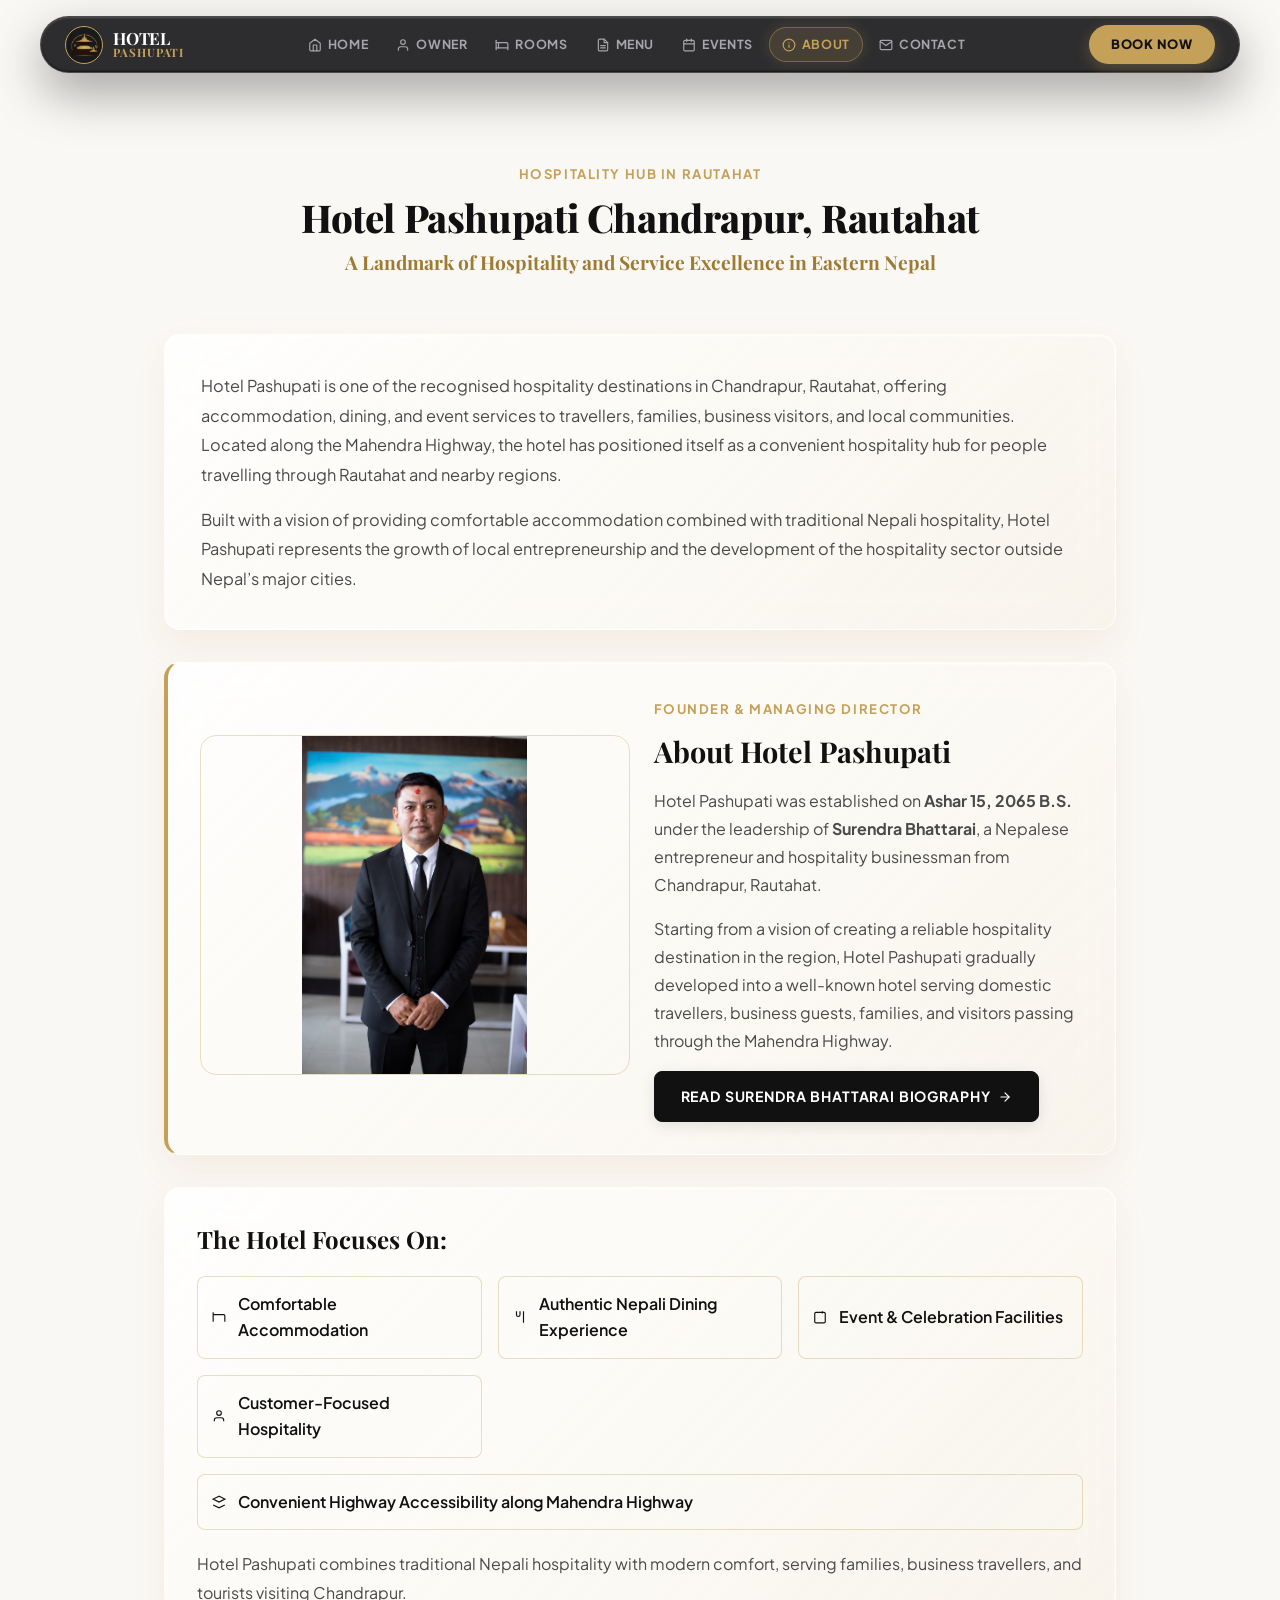
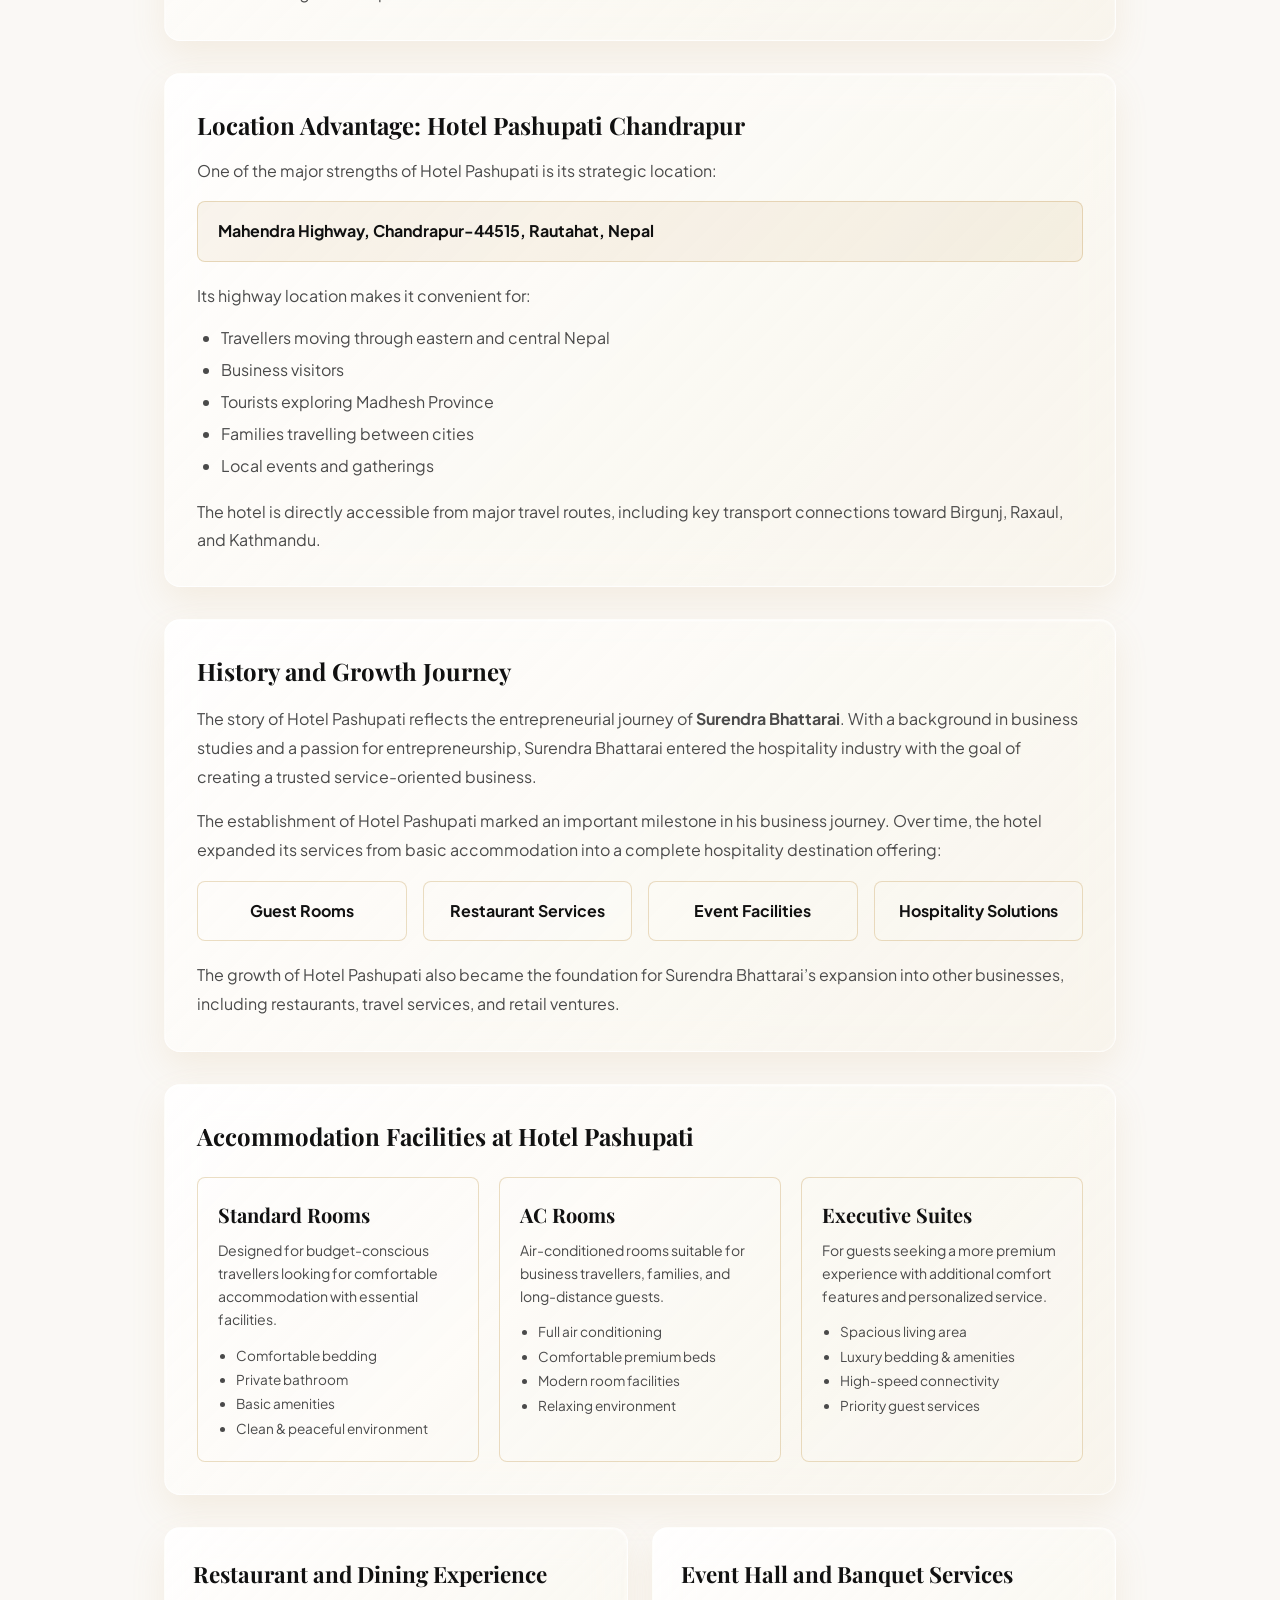
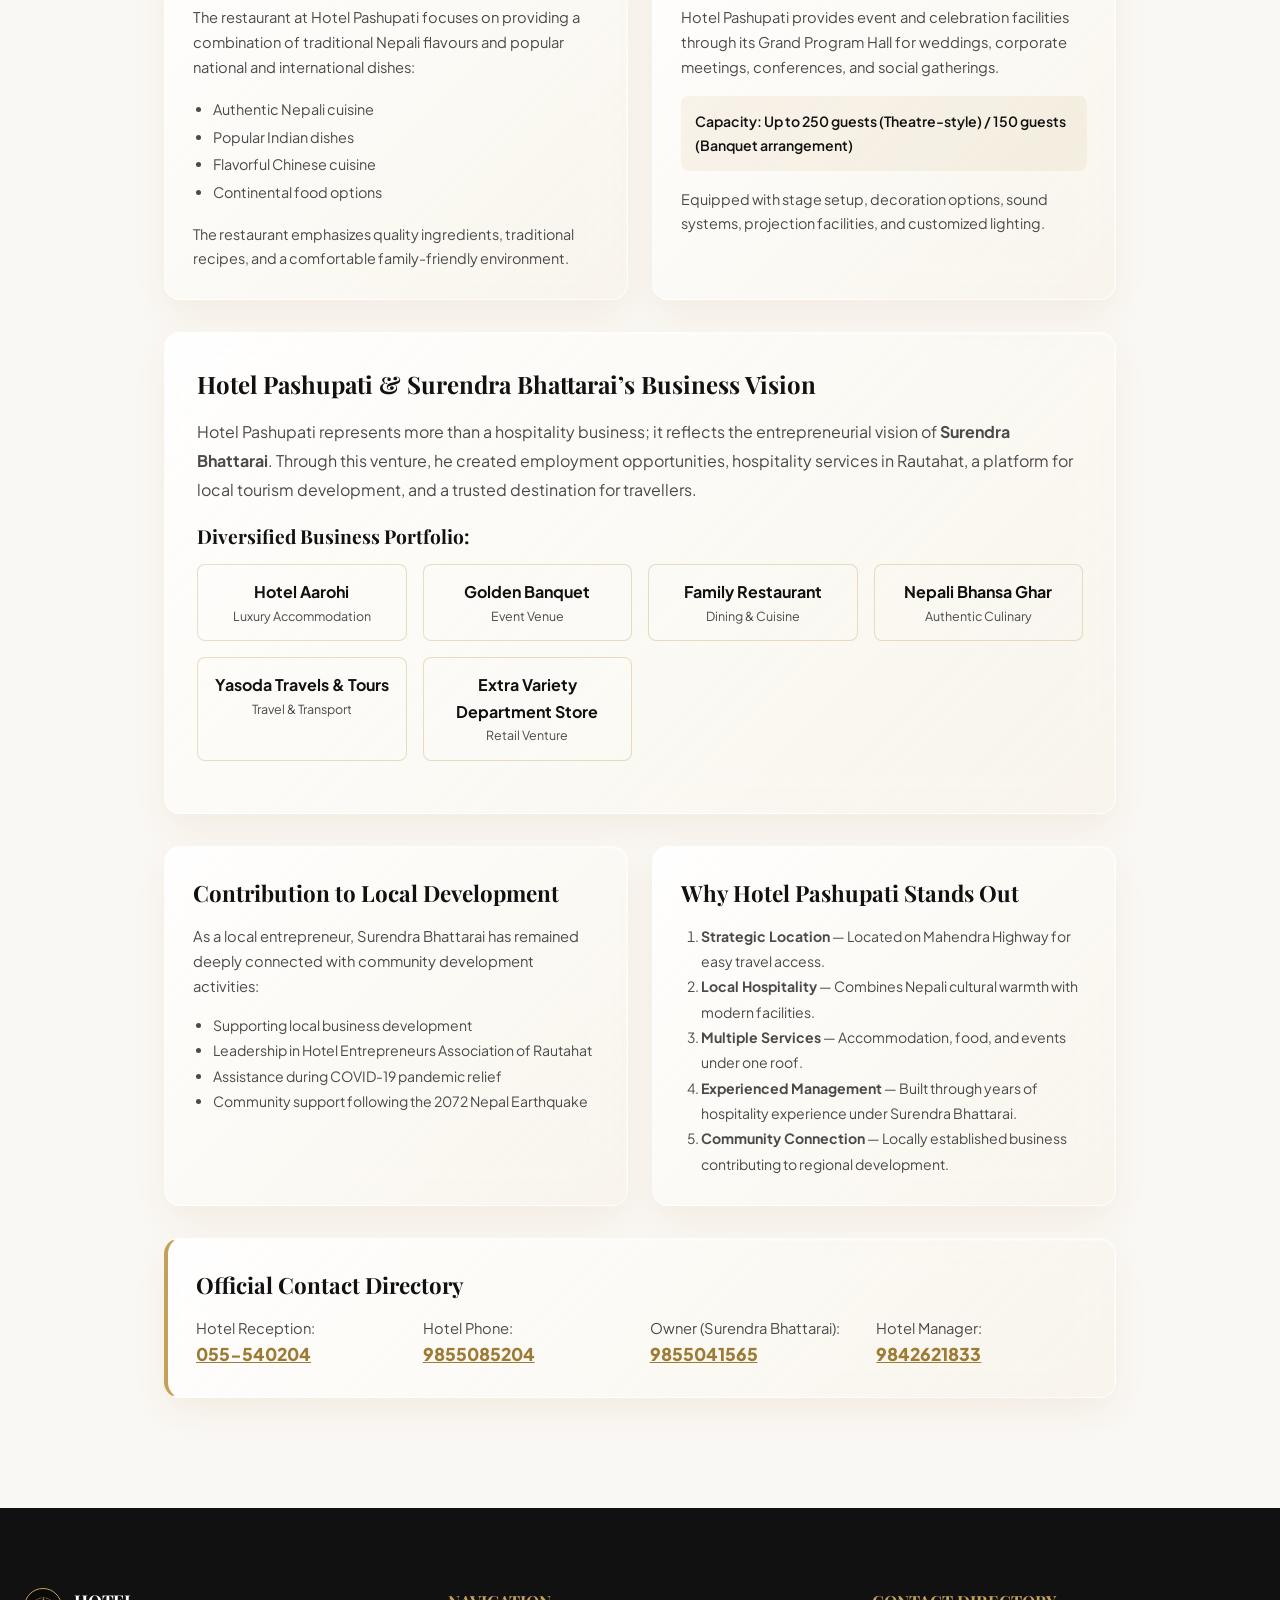
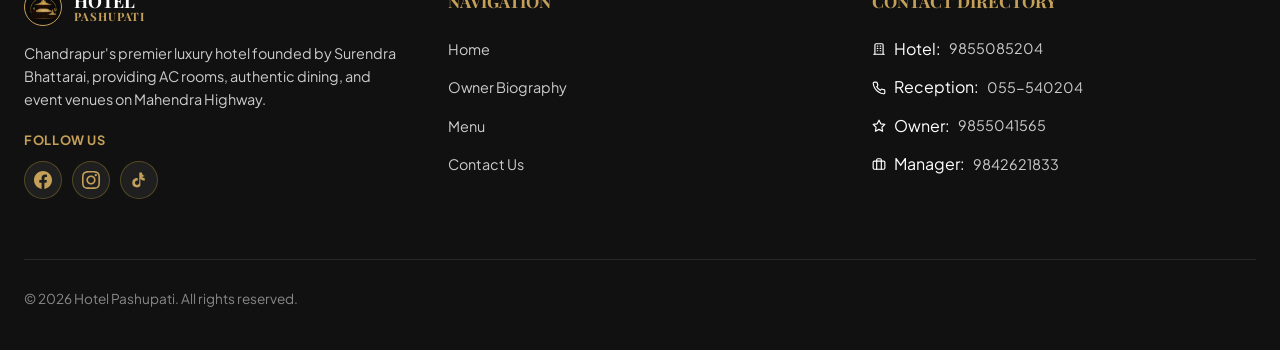
==== about.html @ f209a1b6 "Make website ultra-responsive and mobile-friendly across all pages with sticky action bar, backdrop " ====
<!doctype html>
<html lang="en" prefix="og: http://ogp.me/ns#">
<head>
  <meta charset="utf-8" />
  <meta name="viewport" content="width=device-width, initial-scale=1" />
  
  <title>Hotel Pashupati Chandrapur Rautahat | History, Services & Owner Surendra Bhattarai</title>
  <meta name="description" content="Hotel Pashupati combines luxury, comfort, and traditional Nepali hospitality to create unforgettable experiences for every guest visiting Rautahat." />
  <meta name="keywords" content="Hotel Pashupati Chandrapur, Hotel Pashupati Rautahat, Best hotel in Chandrapur Rautahat, Hotel in Rautahat Nepal, Surendra Bhattarai Hotel Owner, Surendra Bhattarai Businessman Nepal, Hospitality businessman Nepal, Best restaurant in Chandrapur, Event hall in Chandrapur" />
  <meta name="theme-color" content="#FFFFFF" />
  
  <link rel="canonical" href="https://hotelpashupati.com.np/about.html" />
  <meta property="og:title" content="Hotel Pashupati Chandrapur Rautahat | History, Services & Owner Surendra Bhattarai" />
  <meta property="og:description" content="Discover Hotel Pashupati Chandrapur, Rautahat — a leading hospitality destination offering comfortable rooms, restaurant services, and event facilities." />
  <meta property="og:image" content="https://hotelpashupati.com.np/Hotelpashupati.jpg" />
  <meta property="og:url" content="https://hotelpashupati.com.np/about.html" />
  <meta property="og:type" content="website" />
  
  <link rel="preconnect" href="https://fonts.googleapis.com" />
  <link rel="preconnect" href="https://fonts.gstatic.com" crossorigin />
  <link rel="stylesheet" href="https://fonts.googleapis.com/css2?family=Cormorant+Garamond:ital,wght@0,400;0,600;0,700;1,400;1,600&family=Outfit:wght@300;400;500;600;700;800&family=Playfair+Display:ital,wght@0,400..900;1,400..900&family=Plus+Jakarta+Sans:wght@300;400;500;600;700;800&display=swap" />
  <link rel="stylesheet" href="style.css" />
  
  <script src="script.js" defer></script>
  <!-- Site Favicon & Google Search Results Icon -->
  <link rel="icon" type="image/png" sizes="48x48" href="favicon-48x48.png" />
  <link rel="icon" type="image/png" sizes="96x96" href="favicon-96x96.png" />
  <link rel="icon" type="image/png" sizes="144x144" href="favicon-144x144.png" />
  <link rel="icon" type="image/png" sizes="192x192" href="favicon-192x192.png" />
  <link rel="icon" type="image/png" sizes="512x512" href="favicon-512x512.png" />
  <link rel="icon" type="image/png" sizes="32x32" href="favicon-32x32.png" />
  <link rel="icon" type="image/png" sizes="16x16" href="favicon-16x16.png" />
  <link rel="shortcut icon" href="favicon.ico" />
  <link rel="apple-touch-icon" sizes="180x180" href="apple-touch-icon.png" />
  <link rel="manifest" href="site.webmanifest" />

  <!-- Open Graph & Social Media Preview Cards (Facebook, Instagram, TikTok, WhatsApp) -->
  <meta property="og:image" content="https://hotelpashupati.com.np/logo.png" />
  <meta property="og:image:type" content="image/png" />
  <meta property="og:image:width" content="1024" />
  <meta property="og:image:height" content="1024" />
  <meta property="og:logo" content="https://hotelpashupati.com.np/logo.png" />
  <meta name="twitter:card" content="summary_large_image" />
  <meta name="twitter:image" content="https://hotelpashupati.com.np/logo.png" />

</head>
<body>

  <!-- Aesthetic Dark Liquid Glass Capsule Header -->
  <header>
    <div class="container">
      <div class="nav-glass-capsule">
        <nav>
          <a href="index.html" class="brand">
            <img src="Logo.png?v=3" alt="Hotel Pashupati Logo" class="brand-logo-img" style="width:38px; height:38px; max-width:38px; max-height:38px; object-fit:contain; border-radius:50%; border:1.5px solid #C5A059; background:rgba(0,0,0,0.4); padding:2px; flex-shrink:0;" onerror="this.onerror=null;this.src='logo_web.png';" />
            <div class="brand-name">Hotel <span>Pashupati</span></div>
          </a>

          <ul class="navlinks" id="primaryNav">
            <li>
              <a href="index.html">
                <svg class="nav-svg-icon" viewBox="0 0 24 24" fill="none" stroke="currentColor" stroke-width="2" stroke-linecap="round" stroke-linejoin="round"><path d="M3 9l9-7 9 7v11a2 2 0 0 1-2 2H5a2 2 0 0 1-2-2z"></path><polyline points="9 22 9 12 15 12 15 22"></polyline></svg>
                Home
              </a>
            </li>
            <li>
              <a href="owner.html">
                <svg class="nav-svg-icon" viewBox="0 0 24 24" fill="none" stroke="currentColor" stroke-width="2" stroke-linecap="round" stroke-linejoin="round"><path d="M20 21v-2a4 4 0 0 0-4-4H8a4 4 0 0 0-4 4v2"></path><circle cx="12" cy="7" r="4"></circle></svg>
                Owner
              </a>
            </li>
            <li>
              <a href="rooms.html">
                <svg class="nav-svg-icon" viewBox="0 0 24 24" fill="none" stroke="currentColor" stroke-width="2" stroke-linecap="round" stroke-linejoin="round"><path d="M2 4v16"></path><path d="M2 8h18a2 2 0 0 1 2 2v10"></path><path d="M2 17h20"></path><path d="M6 8v9"></path></svg>
                Rooms
              </a>
            </li>
            <li>
              <a href="menu.html">
                <svg class="nav-svg-icon" viewBox="0 0 24 24" fill="none" stroke="currentColor" stroke-width="2" stroke-linecap="round" stroke-linejoin="round"><path d="M14 2H6a2 2 0 0 0-2 2v16a2 2 0 0 0 2 2h12a2 2 0 0 0 2-2V8z"></path><polyline points="14 2 14 8 20 8"></polyline><line x1="16" y1="13" x2="8" y2="13"></line><line x1="16" y1="17" x2="8" y2="17"></line></svg>
                Menu
              </a>
            </li>
            <li>
              <a href="events.html">
                <svg class="nav-svg-icon" viewBox="0 0 24 24" fill="none" stroke="currentColor" stroke-width="2" stroke-linecap="round" stroke-linejoin="round"><rect x="3" y="4" width="18" height="18" rx="2" ry="2"></rect><line x1="16" y1="2" x2="16" y2="6"></line><line x1="8" y1="2" x2="8" y2="6"></line><line x1="3" y1="10" x2="21" y2="10"></line></svg>
                Events
              </a>
            </li>
            <li>
              <a href="about.html" class="active">
                <svg class="nav-svg-icon" viewBox="0 0 24 24" fill="none" stroke="currentColor" stroke-width="2" stroke-linecap="round" stroke-linejoin="round"><circle cx="12" cy="12" r="10"></circle><line x1="12" y1="16" x2="12" y2="12"></line><line x1="12" y1="8" x2="12.01" y2="8"></line></svg>
                About
              </a>
            </li>
            <li>
              <a href="contact.html">
                <svg class="nav-svg-icon" viewBox="0 0 24 24" fill="none" stroke="currentColor" stroke-width="2" stroke-linecap="round" stroke-linejoin="round"><path d="M4 4h16c1.1 0 2 .9 2 2v12c0 1.1-.9 2-2 2H4c-1.1 0-2-.9-2-2V6c0-1.1.9-2 2-2z"></path><polyline points="22,6 12,13 2,6"></polyline></svg>
                Contact
              </a>
            </li>
          </ul>

          <div class="header-actions">
            <a href="#booking" onclick="return handleBooking(event)" class="btn-nav-cta">Book Now</a>
            <button class="mobile-nav-toggle" id="menuToggle" aria-label="Toggle Navigation"><svg width="20" height="20" viewBox="0 0 24 24" fill="none" stroke="currentColor" stroke-width="2" stroke-linecap="round" stroke-linejoin="round"><line x1="3" y1="12" x2="21" y2="12"></line><line x1="3" y1="6" x2="21" y2="6"></line><line x1="3" y1="18" x2="21" y2="18"></line></svg></button>
          </div>
        </nav>
      </div>
    </div>
  </header>

  <!-- Hero Header Section -->
  <section class="section" style="padding-top:160px; background:var(--bg-secondary);">
    <div class="container" style="max-width:1000px;">
      <div class="section-header reveal">
        <span class="section-tag">Hospitality Hub in Rautahat</span>
        <h1 class="section-title" style="font-size:2.4rem;">Hotel Pashupati Chandrapur, Rautahat</h1>
        <p style="font-family:var(--font-heading); font-size:1.2rem; color:var(--color-gold-dark); font-weight:700; margin-top:8px;">A Landmark of Hospitality and Service Excellence in Eastern Nepal</p>
      </div>

      <!-- Main Overview Article -->
      <div class="liquid-glass reveal" style="padding:36px; margin-bottom:32px;">
        <p style="color:var(--text-secondary); line-height:1.8; font-size:1.02rem; margin-bottom:16px;">
          Hotel Pashupati is one of the recognised hospitality destinations in Chandrapur, Rautahat, offering accommodation, dining, and event services to travellers, families, business visitors, and local communities. Located along the Mahendra Highway, the hotel has positioned itself as a convenient hospitality hub for people travelling through Rautahat and nearby regions.
        </p>
        <p style="color:var(--text-secondary); line-height:1.8; font-size:1.02rem;">
          Built with a vision of providing comfortable accommodation combined with traditional Nepali hospitality, Hotel Pashupati represents the growth of local entrepreneurship and the development of the hospitality sector outside Nepal’s major cities.
        </p>
      </div>

      <!-- Founder Showcase Card -->
      <div class="liquid-glass reveal" style="padding:32px; margin-bottom:32px; border-left:4px solid var(--color-gold);">
        <div style="display:grid; grid-template-columns:repeat(auto-fit, minmax(260px, 1fr)); gap:24px; align-items:center;">
          <div style="text-align:center;">
            <img src="Surendra Bhattarai.png" alt="Surendra Bhattarai - Founder & Managing Director" style="width:100%; max-height:340px; object-fit:contain; border-radius:var(--radius-md); border:1px solid var(--border-gold);">
          </div>
          <div>
            <span class="section-tag" style="margin-bottom:8px; display:inline-block;">Founder & Managing Director</span>
            <h2 style="font-family:var(--font-heading); font-size:1.8rem; color:var(--color-black); margin-bottom:12px;">About Hotel Pashupati</h2>
            <p style="color:var(--text-secondary); line-height:1.75; margin-bottom:16px;">
              Hotel Pashupati was established on <strong>Ashar 15, 2065 B.S.</strong> under the leadership of <strong>Surendra Bhattarai</strong>, a Nepalese entrepreneur and hospitality businessman from Chandrapur, Rautahat.
            </p>
            <p style="color:var(--text-secondary); line-height:1.75; margin-bottom:16px;">
              Starting from a vision of creating a reliable hospitality destination in the region, Hotel Pashupati gradually developed into a well-known hotel serving domestic travellers, business guests, families, and visitors passing through the Mahendra Highway.
            </p>
            <a href="owner.html" class="btn btn-primary" style="display:inline-flex; align-items:center; gap:8px;">
              Read Surendra Bhattarai Biography
              <svg class="nav-svg-icon" viewBox="0 0 24 24" fill="none" stroke="currentColor" stroke-width="2" stroke-linecap="round" stroke-linejoin="round"><line x1="5" y1="12" x2="19" y2="12"></line><polyline points="12 5 19 12 12 19"></polyline></svg>
            </a>
          </div>
        </div>
      </div>

      <!-- Core Focus Points -->
      <div class="liquid-glass reveal" style="padding:32px; margin-bottom:32px;">
        <h3 style="font-family:var(--font-heading); font-size:1.5rem; color:var(--color-black); margin-bottom:16px;">The Hotel Focuses On:</h3>
        <ul style="list-style:none; padding:0; display:grid; grid-template-columns:repeat(auto-fit, minmax(240px, 1fr)); gap:16px;">
          <li style="display:flex; align-items:center; gap:12px; background:rgba(255,255,255,0.04); padding:14px; border-radius:8px; border:1px solid var(--border-gold);">
            <svg class="nav-svg-icon" viewBox="0 0 24 24" fill="none" stroke="currentColor" stroke-width="2"><path d="M2 4v16"></path><path d="M2 8h18a2 2 0 0 1 2 2v10"></path></svg>
            <span style="font-weight:600; color:var(--color-black);">Comfortable Accommodation</span>
          </li>
          <li style="display:flex; align-items:center; gap:12px; background:rgba(255,255,255,0.04); padding:14px; border-radius:8px; border:1px solid var(--border-gold);">
            <svg class="nav-svg-icon" viewBox="0 0 24 24" fill="none" stroke="currentColor" stroke-width="2"><path d="M18 2v20"></path><path d="M6 2v6a3 3 0 0 0 6 0V2"></path></svg>
            <span style="font-weight:600; color:var(--color-black);">Authentic Nepali Dining Experience</span>
          </li>
          <li style="display:flex; align-items:center; gap:12px; background:rgba(255,255,255,0.04); padding:14px; border-radius:8px; border:1px solid var(--border-gold);">
            <svg class="nav-svg-icon" viewBox="0 0 24 24" fill="none" stroke="currentColor" stroke-width="2"><rect x="3" y="4" width="18" height="18" rx="2"></rect><line x1="16" y1="2" x2="16" y2="6"></line></svg>
            <span style="font-weight:600; color:var(--color-black);">Event & Celebration Facilities</span>
          </li>
          <li style="display:flex; align-items:center; gap:12px; background:rgba(255,255,255,0.04); padding:14px; border-radius:8px; border:1px solid var(--border-gold);">
            <svg class="nav-svg-icon" viewBox="0 0 24 24" fill="none" stroke="currentColor" stroke-width="2"><path d="M20 21v-2a4 4 0 0 0-4-4H8a4 4 0 0 0-4 4v2"></path><circle cx="12" cy="7" r="4"></circle></svg>
            <span style="font-weight:600; color:var(--color-black);">Customer-Focused Hospitality</span>
          </li>
          <li style="display:flex; align-items:center; gap:12px; background:rgba(255,255,255,0.04); padding:14px; border-radius:8px; border:1px solid var(--border-gold); grid-column:1/-1;">
            <svg class="nav-svg-icon" viewBox="0 0 24 24" fill="none" stroke="currentColor" stroke-width="2"><path d="M12 2L2 7l10 5 10-5-10-5z"></path><path d="M2 17l10 5 10-5"></path></svg>
            <span style="font-weight:600; color:var(--color-black);">Convenient Highway Accessibility along Mahendra Highway</span>
          </li>
        </ul>
        <p style="color:var(--text-secondary); line-height:1.8; margin-top:20px;">
          Hotel Pashupati combines traditional Nepali hospitality with modern comfort, serving families, business travellers, and tourists visiting Chandrapur.
        </p>
      </div>

      <!-- Location Advantage -->
      <div class="liquid-glass reveal" style="padding:32px; margin-bottom:32px;">
        <h3 style="font-family:var(--font-heading); font-size:1.5rem; color:var(--color-black); margin-bottom:12px;">Location Advantage: Hotel Pashupati Chandrapur</h3>
        <p style="color:var(--text-secondary); line-height:1.75; margin-bottom:16px;">
          One of the major strengths of Hotel Pashupati is its strategic location:
        </p>
        <div style="background:rgba(197,160,89,0.1); border:1px solid var(--border-gold); padding:16px 20px; border-radius:8px; margin-bottom:20px; font-weight:700; color:var(--color-black);">
          Mahendra Highway, Chandrapur-44515, Rautahat, Nepal
        </div>
        <p style="color:var(--text-secondary); line-height:1.75; margin-bottom:12px;">Its highway location makes it convenient for:</p>
        <ul style="color:var(--text-secondary); line-height:2; padding-left:24px; margin-bottom:16px;">
          <li>Travellers moving through eastern and central Nepal</li>
          <li>Business visitors</li>
          <li>Tourists exploring Madhesh Province</li>
          <li>Families travelling between cities</li>
          <li>Local events and gatherings</li>
        </ul>
        <p style="color:var(--text-secondary); line-height:1.75;">
          The hotel is directly accessible from major travel routes, including key transport connections toward Birgunj, Raxaul, and Kathmandu.
        </p>
      </div>

      <!-- History and Growth Journey -->
      <div class="liquid-glass reveal" style="padding:32px; margin-bottom:32px;">
        <h3 style="font-family:var(--font-heading); font-size:1.5rem; color:var(--color-black); margin-bottom:14px;">History and Growth Journey</h3>
        <p style="color:var(--text-secondary); line-height:1.8; margin-bottom:16px;">
          The story of Hotel Pashupati reflects the entrepreneurial journey of <strong>Surendra Bhattarai</strong>. With a background in business studies and a passion for entrepreneurship, Surendra Bhattarai entered the hospitality industry with the goal of creating a trusted service-oriented business.
        </p>
        <p style="color:var(--text-secondary); line-height:1.8; margin-bottom:16px;">
          The establishment of Hotel Pashupati marked an important milestone in his business journey. Over time, the hotel expanded its services from basic accommodation into a complete hospitality destination offering:
        </p>
        <div style="display:grid; grid-template-columns:repeat(auto-fit, minmax(180px, 1fr)); gap:16px; margin-bottom:20px;">
          <div style="background:rgba(255,255,255,0.05); padding:16px; border-radius:8px; border:1px solid var(--border-gold); font-weight:700; text-align:center; color:var(--color-black);">Guest Rooms</div>
          <div style="background:rgba(255,255,255,0.05); padding:16px; border-radius:8px; border:1px solid var(--border-gold); font-weight:700; text-align:center; color:var(--color-black);">Restaurant Services</div>
          <div style="background:rgba(255,255,255,0.05); padding:16px; border-radius:8px; border:1px solid var(--border-gold); font-weight:700; text-align:center; color:var(--color-black);">Event Facilities</div>
          <div style="background:rgba(255,255,255,0.05); padding:16px; border-radius:8px; border:1px solid var(--border-gold); font-weight:700; text-align:center; color:var(--color-black);">Hospitality Solutions</div>
        </div>
        <p style="color:var(--text-secondary); line-height:1.8;">
          The growth of Hotel Pashupati also became the foundation for Surendra Bhattarai’s expansion into other businesses, including restaurants, travel services, and retail ventures.
        </p>
      </div>

      <!-- Accommodation Facilities -->
      <div class="liquid-glass reveal" style="padding:32px; margin-bottom:32px;">
        <h3 style="font-family:var(--font-heading); font-size:1.5rem; color:var(--color-black); margin-bottom:20px;">Accommodation Facilities at Hotel Pashupati</h3>
        
        <div style="display:grid; grid-template-columns:repeat(auto-fit, minmax(260px, 1fr)); gap:20px;">
          <div style="background:rgba(255,255,255,0.04); padding:20px; border-radius:8px; border:1px solid var(--border-gold);">
            <h4 style="font-family:var(--font-heading); font-size:1.25rem; color:var(--color-black); margin-bottom:8px;">Standard Rooms</h4>
            <p style="font-size:0.88rem; color:var(--text-secondary); margin-bottom:12px;">Designed for budget-conscious travellers looking for comfortable accommodation with essential facilities.</p>
            <ul style="font-size:0.85rem; color:var(--text-secondary); line-height:1.8; padding-left:18px;">
              <li>Comfortable bedding</li>
              <li>Private bathroom</li>
              <li>Basic amenities</li>
              <li>Clean & peaceful environment</li>
            </ul>
          </div>

          <div style="background:rgba(255,255,255,0.04); padding:20px; border-radius:8px; border:1px solid var(--border-gold);">
            <h4 style="font-family:var(--font-heading); font-size:1.25rem; color:var(--color-black); margin-bottom:8px;">AC Rooms</h4>
            <p style="font-size:0.88rem; color:var(--text-secondary); margin-bottom:12px;">Air-conditioned rooms suitable for business travellers, families, and long-distance guests.</p>
            <ul style="font-size:0.85rem; color:var(--text-secondary); line-height:1.8; padding-left:18px;">
              <li>Full air conditioning</li>
              <li>Comfortable premium beds</li>
              <li>Modern room facilities</li>
              <li>Relaxing environment</li>
            </ul>
          </div>

          <div style="background:rgba(255,255,255,0.04); padding:20px; border-radius:8px; border:1px solid var(--border-gold);">
            <h4 style="font-family:var(--font-heading); font-size:1.25rem; color:var(--color-black); margin-bottom:8px;">Executive Suites</h4>
            <p style="font-size:0.88rem; color:var(--text-secondary); margin-bottom:12px;">For guests seeking a more premium experience with additional comfort features and personalized service.</p>
            <ul style="font-size:0.85rem; color:var(--text-secondary); line-height:1.8; padding-left:18px;">
              <li>Spacious living area</li>
              <li>Luxury bedding & amenities</li>
              <li>High-speed connectivity</li>
              <li>Priority guest services</li>
            </ul>
          </div>
        </div>
      </div>

      <!-- Restaurant & Dining + Events -->
      <div style="display:grid; grid-template-columns:repeat(auto-fit, minmax(300px, 1fr)); gap:24px; margin-bottom:32px;">
        <div class="liquid-glass reveal" style="padding:28px;">
          <h3 style="font-family:var(--font-heading); font-size:1.4rem; color:var(--color-black); margin-bottom:12px;">Restaurant and Dining Experience</h3>
          <p style="color:var(--text-secondary); line-height:1.7; font-size:0.92rem; margin-bottom:16px;">
            The restaurant at Hotel Pashupati focuses on providing a combination of traditional Nepali flavours and popular national and international dishes:
          </p>
          <ul style="color:var(--text-secondary); font-size:0.9rem; line-height:1.9; padding-left:20px; margin-bottom:16px;">
            <li>Authentic Nepali cuisine</li>
            <li>Popular Indian dishes</li>
            <li>Flavorful Chinese cuisine</li>
            <li>Continental food options</li>
          </ul>
          <p style="color:var(--text-secondary); font-size:0.9rem; line-height:1.7;">
            The restaurant emphasizes quality ingredients, traditional recipes, and a comfortable family-friendly environment.
          </p>
        </div>

        <div class="liquid-glass reveal" style="padding:28px;">
          <h3 style="font-family:var(--font-heading); font-size:1.4rem; color:var(--color-black); margin-bottom:12px;">Event Hall and Banquet Services</h3>
          <p style="color:var(--text-secondary); line-height:1.7; font-size:0.92rem; margin-bottom:16px;">
            Hotel Pashupati provides event and celebration facilities through its Grand Program Hall for weddings, corporate meetings, conferences, and social gatherings.
          </p>
          <div style="background:rgba(197,160,89,0.1); padding:14px; border-radius:8px; font-size:0.88rem; color:var(--color-black); font-weight:600; margin-bottom:16px;">
            Capacity: Up to 250 guests (Theatre-style) / 150 guests (Banquet arrangement)
          </div>
          <p style="color:var(--text-secondary); font-size:0.9rem; line-height:1.7;">
            Equipped with stage setup, decoration options, sound systems, projection facilities, and customized lighting.
          </p>
        </div>
      </div>

      <!-- Business Vision & Enterprise Portfolio -->
      <div class="liquid-glass reveal" style="padding:32px; margin-bottom:32px;">
        <h3 style="font-family:var(--font-heading); font-size:1.5rem; color:var(--color-black); margin-bottom:14px;">Hotel Pashupati & Surendra Bhattarai’s Business Vision</h3>
        <p style="color:var(--text-secondary); line-height:1.8; margin-bottom:16px;">
          Hotel Pashupati represents more than a hospitality business; it reflects the entrepreneurial vision of <strong>Surendra Bhattarai</strong>. Through this venture, he created employment opportunities, hospitality services in Rautahat, a platform for local tourism development, and a trusted destination for travellers.
        </p>
        <h4 style="font-family:var(--font-heading); font-size:1.2rem; color:var(--color-black); margin-bottom:12px;">Diversified Business Portfolio:</h4>
        <div style="display:grid; grid-template-columns:repeat(auto-fit, minmax(200px, 1fr)); gap:16px; margin-bottom:20px;">
          <div style="background:rgba(255,255,255,0.05); border:1px solid var(--border-gold); padding:14px; border-radius:8px; text-align:center;">
            <div style="font-weight:700; color:var(--color-black);">Hotel Aarohi</div>
            <div style="font-size:0.78rem; color:var(--text-secondary);">Luxury Accommodation</div>
          </div>
          <div style="background:rgba(255,255,255,0.05); border:1px solid var(--border-gold); padding:14px; border-radius:8px; text-align:center;">
            <div style="font-weight:700; color:var(--color-black);">Golden Banquet</div>
            <div style="font-size:0.78rem; color:var(--text-secondary);">Event Venue</div>
          </div>
          <div style="background:rgba(255,255,255,0.05); border:1px solid var(--border-gold); padding:14px; border-radius:8px; text-align:center;">
            <div style="font-weight:700; color:var(--color-black);">Family Restaurant</div>
            <div style="font-size:0.78rem; color:var(--text-secondary);">Dining & Cuisine</div>
          </div>
          <div style="background:rgba(255,255,255,0.05); border:1px solid var(--border-gold); padding:14px; border-radius:8px; text-align:center;">
            <div style="font-weight:700; color:var(--color-black);">Nepali Bhansa Ghar</div>
            <div style="font-size:0.78rem; color:var(--text-secondary);">Authentic Culinary</div>
          </div>
          <div style="background:rgba(255,255,255,0.05); border:1px solid var(--border-gold); padding:14px; border-radius:8px; text-align:center;">
            <div style="font-weight:700; color:var(--color-black);">Yasoda Travels & Tours</div>
            <div style="font-size:0.78rem; color:var(--text-secondary);">Travel & Transport</div>
          </div>
          <div style="background:rgba(255,255,255,0.05); border:1px solid var(--border-gold); padding:14px; border-radius:8px; text-align:center;">
            <div style="font-weight:700; color:var(--color-black);">Extra Variety Department Store</div>
            <div style="font-size:0.78rem; color:var(--text-secondary);">Retail Venture</div>
          </div>
        </div>
      </div>

      <!-- Contribution to Local Development & 5 Reasons Why We Stand Out -->
      <div style="display:grid; grid-template-columns:repeat(auto-fit, minmax(300px, 1fr)); gap:24px; margin-bottom:32px;">
        <div class="liquid-glass reveal" style="padding:28px;">
          <h3 style="font-family:var(--font-heading); font-size:1.4rem; color:var(--color-black); margin-bottom:12px;">Contribution to Local Development</h3>
          <p style="color:var(--text-secondary); line-height:1.7; font-size:0.92rem; margin-bottom:14px;">
            As a local entrepreneur, Surendra Bhattarai has remained deeply connected with community development activities:
          </p>
          <ul style="color:var(--text-secondary); font-size:0.88rem; line-height:1.8; padding-left:20px;">
            <li>Supporting local business development</li>
            <li>Leadership in Hotel Entrepreneurs Association of Rautahat</li>
            <li>Assistance during COVID-19 pandemic relief</li>
            <li>Community support following the 2072 Nepal Earthquake</li>
          </ul>
        </div>

        <div class="liquid-glass reveal" style="padding:28px;">
          <h3 style="font-family:var(--font-heading); font-size:1.4rem; color:var(--color-black); margin-bottom:12px;">Why Hotel Pashupati Stands Out</h3>
          <ol style="color:var(--text-secondary); font-size:0.88rem; line-height:1.8; padding-left:20px;">
            <li><strong>Strategic Location</strong> — Located on Mahendra Highway for easy travel access.</li>
            <li><strong>Local Hospitality</strong> — Combines Nepali cultural warmth with modern facilities.</li>
            <li><strong>Multiple Services</strong> — Accommodation, food, and events under one roof.</li>
            <li><strong>Experienced Management</strong> — Built through years of hospitality experience under Surendra Bhattarai.</li>
            <li><strong>Community Connection</strong> — Locally established business contributing to regional development.</li>
          </ol>
        </div>
      </div>

      <!-- Direct Contact Directory Card -->
      <div class="liquid-glass reveal" style="padding:28px; border-left:4px solid var(--color-gold);">
        <h3 style="font-family:var(--font-heading); font-size:1.4rem; color:var(--color-black); margin-bottom:12px;">Official Contact Directory</h3>
        <div style="display:grid; grid-template-columns:repeat(auto-fit, minmax(200px, 1fr)); gap:16px; font-size:0.92rem;">
          <div>
            <span style="color:var(--text-secondary);">Hotel Reception:</span><br>
            <a href="tel:055540204" style="color:var(--color-gold-dark); font-weight:800; font-size:1.1rem;">055-540204</a>
          </div>
          <div>
            <span style="color:var(--text-secondary);">Hotel Phone:</span><br>
            <a href="tel:+9779855085204" style="color:var(--color-gold-dark); font-weight:800; font-size:1.1rem;">9855085204</a>
          </div>
          <div>
            <span style="color:var(--text-secondary);">Owner (Surendra Bhattarai):</span><br>
            <a href="tel:+9779855041565" style="color:var(--color-gold-dark); font-weight:800; font-size:1.1rem;">9855041565</a>
          </div>
          <div>
            <span style="color:var(--text-secondary);">Hotel Manager:</span><br>
            <a href="tel:+9779842621833" style="color:var(--color-gold-dark); font-weight:800; font-size:1.1rem;">9842621833</a>
          </div>
        </div>
      </div>

    </div>
  </section>

  <!-- Footer -->
  <footer>
    <div class="container">
      <div class="footer-grid">
        <div class="footer-col">
          <div style="display:flex; align-items:center; gap:12px; margin-bottom:16px;">
            <img src="Logo.png?v=3" alt="Hotel Pashupati Logo" class="brand-logo-img" style="width:38px; height:38px; max-width:38px; max-height:38px; object-fit:contain; border-radius:50%; border:1.5px solid #C5A059; background:rgba(0,0,0,0.4); padding:2px; flex-shrink:0;" onerror="this.onerror=null;this.src='logo_web.png';" />
            <div class="brand-name" style="color:#fff; font-size:1.1rem;">Hotel <span style="color:var(--color-gold);">Pashupati</span></div>
          </div>
          <p style="color:#CCCCCC; font-size:0.9rem; line-height:1.6;">
            Chandrapur's premier luxury hotel founded by Surendra Bhattarai, providing AC rooms, authentic dining, and event venues on Mahendra Highway.
          </p>
          <div style="margin-top:18px;">
            <div style="font-size:0.8rem; font-weight:700; text-transform:uppercase; letter-spacing:0.05em; color:var(--color-gold); margin-bottom:10px;">Follow Us</div>
            <div class="footer-social-links" style="display:flex; gap:10px;">
              <a href="https://facebook.com" target="_blank" rel="noopener noreferrer" class="social-icon-btn" aria-label="Facebook">
                <svg viewBox="0 0 24 24" fill="currentColor"><path d="M24 12.073c0-6.627-5.373-12-12-12s-12 5.373-12 12c0 5.99 4.388 10.954 10.125 11.854v-8.385H7.078v-3.47h3.047V9.43c0-3.007 1.792-4.669 4.533-4.669 1.312 0 2.686.235 2.686.235v2.953H15.83c-1.491 0-1.956.925-1.956 1.874v2.25h3.328l-.532 3.47h-2.796v8.385C19.612 23.027 24 18.062 24 12.073z"/></svg>
              </a>
              <a href="https://instagram.com" target="_blank" rel="noopener noreferrer" class="social-icon-btn" aria-label="Instagram">
                <svg viewBox="0 0 24 24" fill="currentColor"><path d="M12 2.163c3.204 0 3.584.012 4.85.07 3.252.148 4.771 1.691 4.919 4.919.058 1.265.069 1.645.069 4.849 0 3.205-.012 3.584-.069 4.849-.149 3.225-1.664 4.771-4.919 4.919-1.266.058-1.644.07-4.85.07-3.204 0-3.584-.012-4.849-.07-3.26-.149-4.771-1.699-4.919-4.92-.058-1.265-.07-1.644-.07-4.849 0-3.204.013-3.583.07-4.849.149-3.227 1.664-4.771 4.919-4.919 1.266-.057 1.645-.069 4.849-.069zm0-2.163c-3.259 0-3.667.014-4.947.072-4.358.2-6.78 2.618-6.98 6.98-.059 1.281-.073 1.689-.073 4.948 0 3.259.014 3.668.072 4.948.2 4.358 2.618 6.78 6.98 6.98 1.281.058 1.689.072 4.948.072 3.259 0 3.668-.014 4.948-.072 4.354-.2 6.782-2.618 6.979-6.98.059-1.28.073-1.689.073-4.948 0-3.259-.014-3.667-.072-4.947-.196-4.354-2.617-6.78-6.979-6.98-1.281-.059-1.69-.073-4.949-.073zm0 5.838c-3.403 0-6.162 2.759-6.162 6.162s2.759 6.163 6.162 6.163 6.162-2.759 6.162-6.163c0-3.403-2.759-6.162-6.162-6.162zm0 10.162c-2.209 0-4-1.79-4-4 0-2.209 1.791-4 4-4s4 1.791 4 4c0 2.21-1.791 4-4 4zm6.406-11.845c-.796 0-1.441.645-1.441 1.44s.645 1.44 1.441 1.44c.795 0 1.439-.645 1.439-1.44s-.644-1.44-1.439-1.44z"/></svg>
              </a>
              <a href="https://tiktok.com" target="_blank" rel="noopener noreferrer" class="social-icon-btn" aria-label="TikTok">
                <svg viewBox="0 0 24 24" fill="currentColor"><path d="M19.59 6.69a4.83 4.83 0 0 1-3.77-4.25V2h-3.45v13.67a2.89 2.89 0 0 1-5.2 1.74 2.89 2.89 0 0 1 2.31-4.64c.29 0 .56.04.82.1v-3.5a6.34 6.34 0 0 0-1-.08A6.34 6.34 0 0 0 3 15.58a6.34 6.34 0 0 0 10.82 4.46V10.7a8.27 8.27 0 0 0 5.77 2.26v-3.55a4.84 4.84 0 0 1-3.77-1.42z"/></svg>
              </a>
            </div>
          </div>
        </div>
        <div class="footer-col">
          <h4>Navigation</h4>
          <ul class="footer-links">
            <li><a href="index.html">Home</a></li>
            <li><a href="owner.html">Owner Biography</a></li>
            <li><a href="menu.html">Menu</a></li>
            <li><a href="contact.html">Contact Us</a></li>
          </ul>
        </div>
        <div class="footer-col">
          <h4>Contact Directory</h4>
          <ul class="footer-links">
            <li style="display:flex; align-items:center; gap:8px;">
              <svg class="nav-svg-icon" viewBox="0 0 24 24" fill="none" stroke="currentColor" stroke-width="2" stroke-linecap="round" stroke-linejoin="round"><path d="M3 21h18"></path><path d="M5 21V5a2 2 0 0 1 2-2h10a2 2 0 0 1 2 2v16"></path><path d="M9 7h1"></path><path d="M9 11h1"></path><path d="M9 15h1"></path><path d="M14 7h1"></path><path d="M14 11h1"></path><path d="M14 15h1"></path></svg>
              Hotel: <a href="tel:+9779855085204">9855085204</a>
            </li>
            <li style="display:flex; align-items:center; gap:8px;">
              <svg class="nav-svg-icon" viewBox="0 0 24 24" fill="none" stroke="currentColor" stroke-width="2" stroke-linecap="round" stroke-linejoin="round"><path d="M22 16.92v3a2 2 0 0 1-2.18 2 19.79 19.79 0 0 1-8.63-3.07 19.5 19.5 0 0 1-6-6 19.79 19.79 0 0 1-3.07-8.67A2 2 0 0 1 4.11 2h3a2 2 0 0 1 2 1.72 12.84 12.84 0 0 0 .7 2.81 2 2 0 0 1-.45 2.11L8.09 9.91a16 16 0 0 0 6 6l1.27-1.27a2 2 0 0 1 2.11-.45 12.84 12.84 0 0 0 2.81.7A2 2 0 0 1 22 16.92z"></path></svg>
              Reception: <a href="tel:055540204">055-540204</a>
            </li>
            <li style="display:flex; align-items:center; gap:8px;">
              <svg class="nav-svg-icon" viewBox="0 0 24 24" fill="none" stroke="currentColor" stroke-width="2" stroke-linecap="round" stroke-linejoin="round"><path d="M12 2l3.09 6.26L22 9.27l-5 4.87 1.18 6.88L12 17.77l-6.18 3.25L7 14.14 2 9.27l6.91-1.01L12 2z"></path></svg>
              Owner: <a href="tel:+9779855041565">9855041565</a>
            </li>
            <li style="display:flex; align-items:center; gap:8px;">
              <svg class="nav-svg-icon" viewBox="0 0 24 24" fill="none" stroke="currentColor" stroke-width="2" stroke-linecap="round" stroke-linejoin="round"><rect x="2" y="7" width="20" height="14" rx="2" ry="2"></rect><path d="M16 21V5a2 2 0 0 0-2-2h-4a2 2 0 0 0-2 2v16"></path></svg>
              Manager: <a href="tel:+9779842621833">9842621833</a>
            </li>
          </ul>
        </div>
      </div>
      <div class="footer-bottom">
        <div>&copy; <span id="year"></span> Hotel Pashupati. All rights reserved.</div>
      </div>
    </div>
  </footer>

  <!-- Persistent Mobile Quick Action Bar (<768px) -->
  <div class="mobile-sticky-bar" id="mobileStickyBar">
    <a href="tel:+9779855085204" class="mobile-sticky-btn btn-call" aria-label="Call Hotel">
      <svg viewBox="0 0 24 24" fill="none" stroke="currentColor" stroke-width="2" stroke-linecap="round" stroke-linejoin="round"><path d="M22 16.92v3a2 2 0 0 1-2.18 2 19.79 19.79 0 0 1-8.63-3.07 19.5 19.5 0 0 1-6-6 19.79 19.79 0 0 1-3.07-8.67A2 2 0 0 1 4.11 2h3a2 2 0 0 1 2 1.72 12.84 12.84 0 0 0 .7 2.81 2 2 0 0 1-.45 2.11L8.09 9.91a16 16 0 0 0 6 6l1.27-1.27a2 2 0 0 1 2.11-.45 12.84 12.84 0 0 0 2.81.7A2 2 0 0 1 22 16.92z"></path></svg>
      <span>Call Us</span>
    </a>
    <a href="https://wa.me/9779855085204?text=Hello%20Hotel%20Pashupati,%20I%20would%20like%20to%20inquire%20about%20a%20booking." target="_blank" rel="noopener" class="mobile-sticky-btn btn-whatsapp" aria-label="WhatsApp Chat">
      <svg viewBox="0 0 24 24" fill="none" stroke="currentColor" stroke-width="2" stroke-linecap="round" stroke-linejoin="round"><path d="M21 11.5a8.38 8.38 0 0 1-.9 3.8 8.5 8.5 0 0 1-7.6 4.7 8.38 8.38 0 0 1-3.8-.9L3 21l1.9-5.7a8.38 8.38 0 0 1-.9-3.8 8.5 8.5 0 0 1 4.7-7.6 8.38 8.38 0 0 1 3.8-.9h.5a8.48 8.48 0 0 1 8 8v.5z"></path></svg>
      <span>WhatsApp</span>
    </a>
    <button class="mobile-sticky-btn btn-book" onclick="openBookingModal()" aria-label="Book Room Now">
      <svg viewBox="0 0 24 24" fill="none" stroke="currentColor" stroke-width="2" stroke-linecap="round" stroke-linejoin="round"><rect x="3" y="4" width="18" height="18" rx="2" ry="2"></rect><line x1="16" y1="2" x2="16" y2="6"></line><line x1="8" y1="2" x2="8" y2="6"></line><line x1="3" y1="10" x2="21" y2="10"></line></svg>
      <span>Book Now</span>
    </button>
  </div>

</body>
</html>
---- style.css ----
/* ==========================================================================
   HOTEL PASHUPATI - UNIFIED CAPSULE NAVIGATION & LIQUID GLASS UI
   ========================================================================== */

@import url('https://fonts.googleapis.com/css2?family=Cormorant+Garamond:ital,wght@0,400;0,600;0,700;1,400;1,600&family=Outfit:wght@300;400;500;600;700;800&family=Playfair+Display:ital,wght@0,400..900;1,400..900&family=Plus+Jakarta+Sans:wght@300;400;500;600;700;800&display=swap');

:root {
  /* 60% Background Tokens */
  --bg-primary: #FFFFFF;
  --bg-secondary: #FAF8F5;
  --bg-tertiary: #F5EFE6;

  /* 30% Gold Surface & Accent Palette */
  --color-gold: #C5A059;
  --color-gold-light: #E8D3A2;
  --color-gold-dark: #9E7B35;
  --color-gold-surface: rgba(197, 160, 89, 0.08);
  --border-gold: rgba(197, 160, 89, 0.35);

  /* Dark Liquid Glass Navigation Tokens */
  --nav-glass-bg: rgba(16, 16, 20, 0.88);
  --nav-glass-border: 1px solid rgba(255, 255, 255, 0.14);
  --nav-glass-shadow: 
    inset 0 1px 2px rgba(255, 255, 255, 0.18),
    inset 0 -1px 2px rgba(0, 0, 0, 0.6),
    0 20px 50px rgba(0, 0, 0, 0.35);
  --nav-blur: blur(30px) saturate(200%);

  /* Grey Text Tokens for Nav */
  --text-nav-grey: #A5A5AA;
  --text-nav-hover: #FFFFFF;
  --text-nav-active: #C5A059;

  /* General Text Tokens */
  --color-black: #111111;
  --text-primary: #111111;
  --text-secondary: #4A4A4A;
  --text-muted: #777777;

  /* Typography */
  --font-heading: 'Playfair Display', Georgia, serif;
  --font-body: 'Plus Jakarta Sans', -apple-system, BlinkMacSystemFont, sans-serif;
  --font-accent: 'Outfit', -apple-system, sans-serif;
  --font-quote: 'Cormorant Garamond', Georgia, serif;

  /* Radii */
  --radius-sm: 8px;
  --radius-md: 16px;
  --radius-lg: 24px;
  --radius-full: 9999px;

  /* Transitions */
  --transition-fast: 0.2s cubic-bezier(0.25, 0.46, 0.45, 0.94);
  --transition-smooth: 0.4s cubic-bezier(0.16, 1, 0.3, 1);
}

/* Base Resets */
*, *::before, *::after {
  box-sizing: border-box;
  margin: 0;
  padding: 0;
}

html {
  font-size: 16px;
  scroll-behavior: smooth;
  background-color: var(--bg-primary);
  color: var(--text-primary);
  font-family: var(--font-body);
  line-height: 1.65;
  -webkit-font-smoothing: antialiased;
  overflow-x: hidden;
}

body {
  background: var(--bg-primary);
  color: var(--text-primary);
  min-height: 100vh;
  position: relative;
  overflow-x: hidden;
}

/* Selection & Scrollbar */
::selection {
  background: var(--color-gold);
  color: #FFFFFF;
}

::-webkit-scrollbar {
  width: 8px;
}
::-webkit-scrollbar-track {
  background: var(--bg-secondary);
}
::-webkit-scrollbar-thumb {
  background: var(--color-gold-light);
  border-radius: var(--radius-full);
}

/* Container */
.container {
  width: 100%;
  max-width: 1280px;
  margin: 0 auto;
  padding: 0 24px;
  position: relative;
  z-index: 2;
}

/* Liquid Glass Cards */
.liquid-glass {
  background: linear-gradient(135deg, rgba(255, 255, 255, 0.88) 0%, rgba(247, 243, 233, 0.7) 100%);
  backdrop-filter: blur(24px) saturate(180%);
  -webkit-backdrop-filter: blur(24px) saturate(180%);
  border: 1px solid rgba(255, 255, 255, 0.6);
  border-radius: var(--radius-md);
  box-shadow: 
    inset 0 1px 2px rgba(255, 255, 255, 0.9),
    0 15px 35px rgba(197, 160, 89, 0.12);
  position: relative;
  overflow: hidden;
  transition: var(--transition-smooth);
}
.liquid-glass:hover {
  transform: translateY(-6px);
  border-color: var(--color-gold);
  box-shadow: 0 25px 50px rgba(197, 160, 89, 0.22);
}

/* ==========================================================================
   UNIFIED FLOATING CAPSULE NAVIGATION BAR WITH SMOOTH APPEAR / SLIDE
   ========================================================================== */
header {
  position: fixed;
  top: 16px;
  left: 0;
  width: 100%;
  z-index: 1000;
  pointer-events: none;
  animation: navSlideDown 0.6s cubic-bezier(0.16, 1, 0.3, 1);
  transition: transform 0.4s cubic-bezier(0.16, 1, 0.3, 1);
}

@keyframes navSlideDown {
  from {
    opacity: 0;
    transform: translateY(-30px);
  }
  to {
    opacity: 1;
    transform: translateY(0);
  }
}

.nav-glass-capsule {
  pointer-events: auto;
  background: var(--nav-glass-bg);
  backdrop-filter: var(--nav-blur);
  -webkit-backdrop-filter: var(--nav-blur);
  border: var(--nav-glass-border);
  border-radius: var(--radius-full);
  box-shadow: var(--nav-glass-shadow);
  padding: 8px 24px;
  display: flex;
  align-items: center;
  justify-content: space-between;
  width: calc(100% - 32px);
  max-width: 1240px;
  margin: 0 auto;
  position: relative;
  transition: var(--transition-smooth);
}

nav {
  width: 100%;
  display: flex;
  align-items: center;
  justify-content: space-between;
  gap: 16px;
  position: relative;
  z-index: 2;
}

.brand {
  display: flex;
  align-items: center;
  gap: 10px;
  text-decoration: none;
  flex-shrink: 0;
}
.brand-logo-img {
  width: 38px !important;
  height: 38px !important;
  max-width: 38px !important;
  max-height: 38px !important;
  object-fit: contain;
  border-radius: 50%;
  border: 1.5px solid var(--color-gold);
  background: rgba(0, 0, 0, 0.4);
  padding: 2px;
  transition: transform 0.3s ease, border-color 0.3s ease, box-shadow 0.3s ease;
  flex-shrink: 0;
  display: block;
}
.brand:hover .brand-logo-img {
  transform: scale(1.08);
  border-color: var(--color-gold-light);
  box-shadow: 0 0 14px rgba(212, 175, 55, 0.5);
}
.brand-logo {
  width: 36px;
  height: 36px;
  background: rgba(255, 255, 255, 0.08);
  border: 1px solid var(--color-gold);
  border-radius: 50%;
  display: flex;
  align-items: center;
  justify-content: center;
  font-family: var(--font-heading);
  font-weight: 800;
  font-size: 0.95rem;
  color: var(--color-gold);
  transition: var(--transition-fast);
}
.brand:hover .brand-logo {
  background: var(--color-gold);
  color: #111111;
  transform: scale(1.05);
}
.social-icon-btn {
  width: 38px;
  height: 38px;
  border-radius: 50%;
  background: rgba(255, 255, 255, 0.06);
  border: 1px solid rgba(212, 175, 55, 0.3);
  display: flex;
  align-items: center;
  justify-content: center;
  color: var(--color-gold);
  text-decoration: none;
  transition: all 0.3s ease;
}
.social-icon-btn svg {
  width: 18px;
  height: 18px;
}
.social-icon-btn:hover {
  background: var(--color-gold);
  color: #111111;
  border-color: var(--color-gold);
  transform: translateY(-3px);
  box-shadow: 0 4px 12px rgba(212, 175, 55, 0.4);
}
.brand-name {
  font-family: var(--font-heading);
  font-size: 1.05rem;
  font-weight: 700;
  color: #FFFFFF;
  text-transform: uppercase;
  letter-spacing: -0.01em;
  line-height: 1.1;
  white-space: nowrap;
}
.brand-name span {
  color: var(--color-gold);
  display: block;
  font-size: 0.72rem;
  letter-spacing: 0.08em;
}

/* Vector Icon Navigation Links */
.navlinks {
  display: flex;
  align-items: center;
  gap: 4px;
  list-style: none;
}

.navlinks a {
  display: inline-flex;
  align-items: center;
  gap: 6px;
  font-family: var(--font-body);
  font-size: 0.78rem;
  font-weight: 700;
  color: var(--text-nav-grey);
  text-decoration: none;
  text-transform: uppercase;
  letter-spacing: 0.05em;
  padding: 6px 12px;
  border-radius: var(--radius-full);
  transition: var(--transition-fast);
  white-space: nowrap;
}

.nav-svg-icon {
  width: 14px;
  height: 14px;
  stroke: currentColor;
  flex-shrink: 0;
  transition: transform 0.2s ease, stroke 0.2s ease;
}

.navlinks a:hover {
  color: var(--text-nav-hover);
  background: rgba(255, 255, 255, 0.08);
}

.navlinks a:hover .nav-svg-icon {
  transform: translateY(-2px);
  stroke: #FFFFFF;
}

/* Active Pill Highlight */
.navlinks a.active {
  color: var(--text-nav-active);
  background: rgba(197, 160, 89, 0.16);
  border: 1px solid rgba(197, 160, 89, 0.4);
  box-shadow: 0 0 15px rgba(197, 160, 89, 0.2);
}

.navlinks a.active .nav-svg-icon {
  stroke: #C5A059;
}

.header-actions {
  display: flex;
  align-items: center;
  gap: 12px;
  flex-shrink: 0;
}

/* Cart Action Button */
.nav-cart-btn {
  background: rgba(255, 255, 255, 0.08);
  color: var(--color-gold);
  border: 1px solid var(--border-gold);
  border-radius: var(--radius-full);
  padding: 8px 16px;
  font-size: 0.82rem;
  font-weight: 700;
  cursor: pointer;
  display: inline-flex;
  align-items: center;
  gap: 6px;
  transition: var(--transition-fast);
  white-space: nowrap;
}
.nav-cart-btn:hover {
  background: var(--color-gold);
  color: #111111;
}

/* Book Now CTA Button */
.btn-nav-cta {
  background: var(--color-gold);
  color: #111111;
  border-radius: var(--radius-full);
  padding: 9px 22px;
  font-size: 0.8rem;
  font-weight: 800;
  text-transform: uppercase;
  letter-spacing: 0.06em;
  text-decoration: none;
  white-space: nowrap;
  transition: var(--transition-fast);
  box-shadow: 0 4px 15px rgba(197, 160, 89, 0.3);
}
.btn-nav-cta:hover {
  background: #FFFFFF;
  color: #111111;
  transform: translateY(-2px);
}

/* Mobile Nav Toggle */
.mobile-nav-toggle {
  display: none;
  background: rgba(255, 255, 255, 0.1);
  border: 1px solid rgba(255, 255, 255, 0.2);
  color: #FFFFFF;
  width: 40px;
  height: 40px;
  border-radius: 50%;
  font-size: 1.2rem;
  cursor: pointer;
  align-items: center;
  justify-content: center;
  transition: var(--transition-fast);
}

/* Completely Hide Left Sidebar Element */
.left-glass-sidebar {
  display: none !important;
}

/* Buttons */
.btn {
  display: inline-flex;
  align-items: center;
  justify-content: center;
  gap: 10px;
  padding: 13px 26px;
  border-radius: var(--radius-sm);
  font-family: var(--font-body);
  font-size: 0.88rem;
  font-weight: 700;
  text-transform: uppercase;
  letter-spacing: 0.06em;
  text-decoration: none;
  cursor: pointer;
  border: 1px solid transparent;
  outline: none;
  transition: var(--transition-smooth);
}

.btn-primary {
  background: var(--color-black);
  color: #FFFFFF;
  border-color: var(--color-black);
  box-shadow: 0 4px 15px rgba(0,0,0,0.1);
}
.btn-primary:hover {
  background: var(--color-gold);
  color: var(--color-black);
  border-color: var(--color-gold);
  transform: translateY(-2px);
  box-shadow: 0 8px 25px rgba(197, 160, 89, 0.35);
}

.btn-outline {
  background: rgba(255,255,255,0.9);
  backdrop-filter: blur(8px);
  color: var(--color-black);
  border-color: var(--color-gold);
}
.btn-outline:hover {
  background: var(--color-black);
  color: #FFFFFF;
  border-color: var(--color-black);
  transform: translateY(-2px);
}

/* ==========================================================================
   LIQUID BLUR HERO BACKGROUND IMAGE (COMPLETELY FIXED BOTTOM BLEED/CUTOFF)
   ========================================================================== */
.hero {
  position: relative;
  min-height: 100vh;
  display: flex;
  align-items: center;
  padding: 160px 0 100px;
  background: #111111;
  overflow: hidden;
}

.hero-slides-wrapper {
  position: absolute;
  top: -60px;
  left: -60px;
  width: calc(100% + 120px);
  height: calc(100% + 120px);
  z-index: 0;
  overflow: hidden;
  pointer-events: none;
}

.hero-slide {
  position: absolute;
  top: 0;
  left: 0;
  width: 100%;
  height: 100%;
  background-size: cover;
  background-position: center;
  opacity: 0;
  transform: scale(1.08);
  transition: opacity 1.5s ease-in-out, transform 8s ease-out;
  filter: blur(14px) brightness(0.72) contrast(1.05); /* Liquid blur background image */
}

.hero-slide.active {
  opacity: 1;
  transform: scale(1.04);
}

/* Dark Vignette Overlay - Extended -60px Bleed Bounds to Eliminate Unblurred Edge Cutoff */
.hero-overlay {
  position: absolute;
  top: -60px;
  left: -60px;
  width: calc(100% + 120px);
  height: calc(100% + 120px);
  background: linear-gradient(180deg, rgba(17, 17, 17, 0.4) 0%, rgba(17, 17, 17, 0.82) 100%);
  z-index: 1;
  pointer-events: none;
}

.hero-content {
  position: relative;
  z-index: 2;
  max-width: 820px;
}

.hero-badge {
  display: inline-flex;
  align-items: center;
  gap: 10px;
  padding: 8px 20px;
  border-radius: var(--radius-full);
  background: rgba(18, 18, 22, 0.85);
  backdrop-filter: blur(12px);
  border: 1px solid var(--border-gold);
  margin-bottom: 24px;
  font-size: 0.82rem;
  font-weight: 700;
  text-transform: uppercase;
  letter-spacing: 0.08em;
  color: var(--color-gold);
}
.hero-badge-dot {
  width: 8px;
  height: 8px;
  background: var(--color-gold);
  border-radius: 50%;
}

.hero-title {
  font-family: var(--font-heading);
  font-size: clamp(2.6rem, 5.5vw, 4.8rem);
  font-weight: 800;
  line-height: 1.1;
  letter-spacing: -0.02em;
  margin-bottom: 24px;
  color: #FFFFFF;
  text-shadow: 0 4px 20px rgba(0, 0, 0, 0.5);
}
.hero-title span {
  color: var(--color-gold);
  font-style: italic;
}

.hero-subtitle {
  font-size: clamp(1.05rem, 1.6vw, 1.25rem);
  color: #E0E0E5;
  font-weight: 400;
  max-width: 660px;
  margin-bottom: 36px;
  line-height: 1.7;
  text-shadow: 0 2px 10px rgba(0,0,0,0.5);
}

.hero-cta-group {
  display: flex;
  align-items: center;
  gap: 18px;
  flex-wrap: wrap;
}

/* ==========================================================================
   Ultra-Luxury Liquid Morphism Quick Booking Strip (Hero Bar)
   ========================================================================== */
.quick-booking-card {
  margin-top: 40px;
  padding: 26px 32px;
  background: linear-gradient(135deg, rgba(18, 18, 22, 0.85) 0%, rgba(10, 10, 14, 0.94) 100%) !important;
  backdrop-filter: blur(28px) saturate(200%) !important;
  -webkit-backdrop-filter: blur(28px) saturate(200%) !important;
  border: 1px solid rgba(212, 175, 55, 0.38) !important;
  border-radius: 24px !important;
  box-shadow: 
    inset 0 1px 2px rgba(255, 255, 255, 0.15),
    0 25px 60px rgba(0, 0, 0, 0.6),
    0 0 35px rgba(212, 175, 55, 0.12) !important;
  position: relative;
  z-index: 10;
  transition: all 0.35s cubic-bezier(0.16, 1, 0.3, 1);
}

.quick-booking-card:hover {
  transform: translateY(-3px);
  border-color: rgba(212, 175, 55, 0.6) !important;
  box-shadow: 
    inset 0 1px 3px rgba(255, 255, 255, 0.25),
    0 30px 70px rgba(0, 0, 0, 0.7),
    0 0 45px rgba(212, 175, 55, 0.22) !important;
}

.booking-form-grid {
  display: grid;
  grid-template-columns: 1.1fr 1.3fr 1.1fr auto;
  gap: 18px;
  align-items: flex-end;
}

@media (max-width: 960px) {
  .booking-form-grid {
    grid-template-columns: 1fr 1fr;
  }
}

@media (max-width: 600px) {
  .quick-booking-card {
    padding: 20px 16px;
    border-radius: 18px !important;
  }
  .booking-form-grid {
    grid-template-columns: 1fr;
    gap: 14px;
  }
}

.form-group {
  display: flex;
  flex-direction: column;
  gap: 6px;
}

.form-group label {
  font-size: 0.73rem;
  font-weight: 700;
  text-transform: uppercase;
  letter-spacing: 0.08em;
  color: #D4AF37;
  margin-bottom: 2px;
}

.form-control {
  width: 100%;
  padding: 12px 16px;
  background: rgba(255, 255, 255, 0.06);
  border: 1px solid rgba(212, 175, 55, 0.28);
  border-radius: 12px;
  color: #FFFFFF;
  font-family: var(--font-body);
  font-size: 0.92rem;
  outline: none;
  transition: all 0.25s ease;
  height: 48px;
  box-sizing: border-box;
}

.form-control option {
  background: #18181b;
  color: #FFFFFF;
  padding: 10px;
}

.form-control:hover {
  border-color: rgba(212, 175, 55, 0.55);
  background: rgba(255, 255, 255, 0.1);
}

.form-control:focus {
  border-color: #D4AF37;
  background: rgba(255, 255, 255, 0.14);
  box-shadow: 0 0 0 3px rgba(212, 175, 55, 0.2);
}

.btn-liquid-booking {
  background: linear-gradient(135deg, #D4AF37 0%, #B8860B 100%);
  color: #0A0A0A;
  border: none;
  font-weight: 800;
  border-radius: 12px;
  padding: 14px 22px;
  font-size: 0.88rem;
  height: 48px;
  display: flex;
  align-items: center;
  justify-content: center;
  cursor: pointer;
  transition: all 0.3s ease;
  box-shadow: 0 4px 18px rgba(212, 175, 55, 0.35);
  text-transform: uppercase;
  letter-spacing: 0.06em;
  white-space: nowrap;
  width: 100%;
}

.btn-liquid-booking:hover {
  transform: translateY(-2px);
  background: linear-gradient(135deg, #F0C440 0%, #D4AF37 100%);
  box-shadow: 0 8px 25px rgba(212, 175, 55, 0.55);
}

/* Stats Section */
.stats-section {
  padding: 80px 0;
  background: #FFFFFF;
  border-bottom: 1px solid var(--color-gold-surface);
}
.stats-grid {
  display: grid;
  grid-template-columns: repeat(auto-fit, minmax(220px, 1fr));
  gap: 32px;
}
.stat-card {
  padding: 32px 24px;
  text-align: center;
}
.stat-number {
  font-family: var(--font-heading);
  font-size: 3rem;
  font-weight: 800;
  color: var(--color-gold-dark);
  line-height: 1;
  margin-bottom: 8px;
}
.stat-label {
  font-size: 0.88rem;
  color: var(--text-secondary);
  text-transform: uppercase;
  letter-spacing: 0.06em;
}

/* Sections & Headings */
.section {
  padding: 110px 0;
}
.section-header {
  text-align: center;
  max-width: 680px;
  margin: 0 auto 56px;
}
.section-tag {
  display: inline-block;
  font-size: 0.82rem;
  font-weight: 700;
  text-transform: uppercase;
  letter-spacing: 0.12em;
  color: var(--color-gold);
  margin-bottom: 10px;
}
.section-title {
  font-family: var(--font-heading);
  font-size: clamp(2rem, 3.8vw, 3rem);
  font-weight: 800;
  letter-spacing: -0.01em;
  color: var(--color-black);
  line-height: 1.15;
}

/* Responsive Founder & Owner Grid Layout */
.founder-grid {
  display: grid;
  grid-template-columns: 340px 1fr;
  align-items: center;
  gap: 48px;
}

.owner-hero-grid {
  display: grid;
  grid-template-columns: 1fr 1.2fr;
  align-items: center;
  gap: 48px;
}

/* Filter Tabs */
.filter-tabs {
  display: flex;
  align-items: center;
  justify-content: center;
  gap: 12px;
  flex-wrap: wrap;
  margin-bottom: 48px;
}
.tab-btn {
  padding: 10px 24px;
  border-radius: var(--radius-full);
  background: var(--liquid-glass-bg);
  backdrop-filter: var(--nav-blur);
  border: 1px solid var(--border-gold);
  color: var(--text-secondary);
  font-family: var(--font-body);
  font-size: 0.85rem;
  font-weight: 600;
  text-transform: uppercase;
  letter-spacing: 0.05em;
  cursor: pointer;
  transition: var(--transition-fast);
}
.tab-btn:hover,
.tab-btn.active {
  background: var(--color-black);
  color: #FFFFFF;
  border-color: var(--color-black);
}

/* Cards Grid */
.cards-grid {
  display: grid;
  grid-template-columns: repeat(auto-fit, minmax(320px, 1fr));
  gap: 32px;
}

.room-card {
  overflow: hidden;
  display: flex;
  flex-direction: column;
}
.room-image-wrapper {
  position: relative;
  width: 100%;
  height: 250px;
  overflow: hidden;
}
.room-image-wrapper img {
  width: 100%;
  height: 100%;
  object-fit: cover;
  transition: transform 0.6s var(--transition-smooth);
}
.room-card:hover .room-image-wrapper img {
  transform: scale(1.06);
}
.room-price-tag {
  position: absolute;
  top: 16px;
  right: 16px;
  background: rgba(17, 17, 17, 0.9);
  backdrop-filter: blur(8px);
  color: var(--color-gold);
  padding: 6px 16px;
  border-radius: var(--radius-full);
  font-family: var(--font-heading);
  font-weight: 700;
  font-size: 0.9rem;
  border: 1px solid rgba(197, 160, 89, 0.4);
}

.room-card-content {
  padding: 28px;
  display: flex;
  flex-direction: column;
  flex-grow: 1;
}
.room-card-title {
  font-family: var(--font-heading);
  font-size: 1.35rem;
  font-weight: 700;
  color: var(--color-black);
  margin-bottom: 10px;
}
.room-card-desc {
  color: var(--text-secondary);
  font-size: 0.92rem;
  margin-bottom: 20px;
  line-height: 1.6;
}
.room-amenities {
  display: flex;
  align-items: center;
  gap: 10px;
  flex-wrap: wrap;
  margin-bottom: 24px;
  margin-top: auto;
}
.amenity-chip {
  font-size: 0.78rem;
  padding: 4px 12px;
  border-radius: var(--radius-sm);
  background: rgba(197, 160, 89, 0.1);
  border: 1px solid rgba(197, 160, 89, 0.25);
  color: var(--color-black);
  font-weight: 600;
}

.menu-grid {
  display: grid;
  grid-template-columns: repeat(auto-fit, minmax(300px, 1fr));
  gap: 24px;
}

/* Manual Sliding Menu Carousel for Nepali & Continental Cuisine */
.menu-slider-container {
  position: relative;
  margin-top: 24px;
}

.menu-slider-track {
  display: flex;
  gap: 24px;
  overflow-x: auto;
  scroll-behavior: smooth;
  scroll-snap-type: x mandatory;
  -webkit-overflow-scrolling: touch;
  padding: 12px 4px 20px;
  scrollbar-width: none;
}

.menu-slider-track::-webkit-scrollbar {
  display: none;
}

.menu-slider-track .menu-item-card {
  flex: 0 0 320px;
  max-width: 320px;
  scroll-snap-align: start;
}

.menu-slider-controls {
  display: flex;
  align-items: center;
  justify-content: center;
  gap: 16px;
  margin-top: 24px;
}

.menu-slider-arrow {
  width: 44px;
  height: 44px;
  border-radius: 50%;
  border: 1px solid var(--border-gold);
  background: var(--bg-glass);
  backdrop-filter: blur(10px);
  color: var(--color-black);
  display: flex;
  align-items: center;
  justify-content: center;
  cursor: pointer;
  transition: var(--transition-smooth);
}

.menu-slider-arrow:hover {
  background: var(--color-gold);
  color: #FFFFFF;
  border-color: var(--color-gold);
  transform: scale(1.08);
}
.menu-item-card {
  padding: 24px;
  display: flex;
  flex-direction: column;
  justify-content: space-between;
}
.menu-item-header {
  display: flex;
  justify-content: space-between;
  align-items: flex-start;
  margin-bottom: 10px;
}
.menu-item-name {
  font-family: var(--font-heading);
  font-size: 1.15rem;
  font-weight: 700;
  color: var(--color-black);
}
.menu-item-price {
  font-weight: 800;
  color: var(--color-gold-dark);
  font-size: 1rem;
}
.menu-item-desc {
  font-size: 0.88rem;
  color: var(--text-secondary);
  margin-bottom: 18px;
}
.menu-item-actions {
  display: flex;
  align-items: center;
  gap: 12px;
}

/* Quantity Stepper Control */
.quantity-stepper {
  display: inline-flex;
  align-items: center;
  border: 1px solid var(--border-gold);
  border-radius: var(--radius-sm);
  background: rgba(255, 255, 255, 0.9);
  overflow: hidden;
}
.quantity-stepper button {
  width: 32px;
  height: 36px;
  background: transparent;
  border: none;
  color: var(--color-black);
  font-weight: 700;
  font-size: 1rem;
  cursor: pointer;
  transition: var(--transition-fast);
}
.quantity-stepper button:hover {
  background: var(--color-gold-surface);
  color: var(--color-gold-dark);
}
.quantity-stepper input {
  width: 38px;
  height: 36px;
  border: none;
  background: transparent;
  text-align: center;
  font-family: var(--font-body);
  font-weight: 700;
  color: var(--color-black);
  outline: none;
}

/* ==========================================================================
   BALANCED 3x2 LUXURY GALLERY GRID WITH HOVER CAPTIONS & UNCROPPED HEADS
   ========================================================================== */
.gallery-grid {
  display: grid;
  grid-template-columns: repeat(3, 1fr);
  gap: 24px;
}

.gallery-item {
  position: relative;
  height: 280px;
  border-radius: var(--radius-md);
  overflow: hidden;
  cursor: pointer;
  border: 1px solid var(--border-gold);
  background: var(--color-black);
  box-shadow: 0 10px 30px rgba(0, 0, 0, 0.08);
  transition: var(--transition-smooth);
}

.gallery-item img {
  width: 100%;
  height: 100%;
  object-fit: cover;
  object-position: center;
  transition: transform 0.6s var(--transition-smooth), filter 0.5s ease;
}

/* Fix Head Cropping on All Owner & Founder Portraits */
img[src*="Owner"],
img[src*="Surendra"],
.gallery-item img[src*="Owner"],
.gallery-item img[src*="Surendra"] {
  object-position: top center !important;
}

.gallery-item:hover {
  transform: translateY(-6px);
  border-color: var(--color-gold);
  box-shadow: 0 20px 45px rgba(197, 160, 89, 0.25);
}

.gallery-item:hover img {
  transform: scale(1.08);
  filter: brightness(0.85);
}

/* Hover Overlay Caption */
.gallery-caption {
  position: absolute;
  bottom: 0;
  left: 0;
  width: 100%;
  padding: 20px 24px;
  background: linear-gradient(0deg, rgba(17, 17, 17, 0.92) 0%, rgba(17, 17, 17, 0) 100%);
  color: #FFFFFF;
  font-family: var(--font-heading);
  font-size: 1.05rem;
  font-weight: 700;
  opacity: 0;
  transform: translateY(12px);
  transition: var(--transition-smooth);
  display: flex;
  align-items: center;
  justify-content: space-between;
}

.gallery-item:hover .gallery-caption {
  opacity: 1;
  transform: translateY(0);
}

.gallery-caption-icon {
  width: 32px;
  height: 32px;
  border-radius: 50%;
  background: rgba(197, 160, 89, 0.3);
  border: 1px solid var(--color-gold);
  display: flex;
  align-items: center;
  justify-content: center;
  color: var(--color-gold);
  font-size: 0.9rem;
}

.lightbox {
  position: fixed;
  top: 0;
  left: 0;
  width: 100%;
  height: 100%;
  background: rgba(17, 17, 17, 0.92);
  backdrop-filter: blur(20px);
  z-index: 9999;
  display: flex;
  align-items: center;
  justify-content: center;
  opacity: 0;
  pointer-events: none;
  transition: opacity 0.3s ease;
}
.lightbox.open {
  opacity: 1;
  pointer-events: auto;
}
.lightbox-img {
  max-width: 85vw;
  max-height: 85vh;
  border-radius: var(--radius-md);
  box-shadow: 0 20px 60px rgba(0,0,0,0.5);
  border: 1px solid var(--color-gold);
}
.lightbox-close, .lightbox-prev, .lightbox-next {
  position: absolute;
  background: #FFFFFF;
  border: 1px solid var(--border-gold);
  color: var(--color-black);
  font-size: 1.4rem;
  width: 44px;
  height: 44px;
  border-radius: 50%;
  display: flex;
  align-items: center;
  justify-content: center;
  cursor: pointer;
  transition: var(--transition-fast);
}
.lightbox-close { top: 30px; right: 30px; }
.lightbox-prev { left: 30px; }
.lightbox-next { right: 30px; }
.lightbox-close:hover, .lightbox-prev:hover, .lightbox-next:hover {
  background: var(--color-black);
  color: #FFFFFF;
}

/* ==========================================================================
   AESTHETIC MODERN LUXURY FLOATING GOOGLE REVIEWS (NO CONTROLS BAR)
   ========================================================================== */
.review-rating-summary {
  display: flex;
  align-items: center;
  justify-content: center;
  gap: 16px;
  margin-bottom: 40px;
  flex-wrap: wrap;
}

.google-badge {
  display: inline-flex;
  align-items: center;
  gap: 10px;
  padding: 10px 22px;
  border-radius: var(--radius-full);
  background: #FFFFFF;
  border: 1px solid var(--border-gold);
  font-weight: 700;
  font-size: 0.92rem;
  color: var(--color-black);
  box-shadow: 0 4px 15px rgba(0, 0, 0, 0.05);
}

.stars-rating-summary {
  color: #FFB800;
  font-size: 1.25rem;
  letter-spacing: 2px;
  filter: drop-shadow(0 2px 4px rgba(255, 184, 0, 0.3));
}

/* Testimonial Carousel Container */
.testimonial-carousel {
  position: relative;
  max-width: 820px;
  width: 100%;
  margin: 0 auto;
  overflow: hidden;
  box-sizing: border-box;
  padding: 10px 0;
}

.testimonial-slides {
  display: flex;
  transition: transform 0.6s cubic-bezier(0.16, 1, 0.3, 1);
  width: 100%;
  box-sizing: border-box;
}

.testimonial-card {
  min-width: 100%;
  max-width: 100%;
  box-sizing: border-box;
  padding: 12px 20px;
  background: transparent !important;
  border: none !important;
  border-radius: 0 !important;
  box-shadow: none !important;
  backdrop-filter: none !important;
  -webkit-backdrop-filter: none !important;
  display: flex;
  flex-direction: column;
  align-items: center;
  text-align: center;
  position: relative;
}

.review-header {
  display: flex;
  flex-direction: column;
  align-items: center;
  gap: 8px;
  margin-bottom: 10px;
}

.review-avatar {
  width: 54px;
  height: 54px;
  border-radius: 50%;
  background: linear-gradient(135deg, #111111 0%, #222226 100%);
  color: var(--color-gold);
  font-family: var(--font-accent);
  font-weight: 800;
  font-size: 1.3rem;
  display: flex;
  align-items: center;
  justify-content: center;
  border: 2px solid var(--color-gold);
  box-shadow: 0 4px 16px rgba(197, 160, 89, 0.25);
  flex-shrink: 0;
}

.review-meta {
  text-align: center;
}

.review-author {
  font-family: var(--font-accent);
  font-weight: 800;
  font-size: 1.2rem;
  color: var(--color-black);
  letter-spacing: -0.01em;
  margin-bottom: 2px;
}

.review-badge-tag {
  font-size: 0.82rem;
  color: var(--color-gold-dark);
  font-weight: 600;
  font-family: var(--font-body);
}

.review-stars-row {
  display: flex;
  align-items: center;
  justify-content: center;
  gap: 12px;
  margin-bottom: 12px;
}

.star-icons {
  color: #FFB800;
  font-size: 1.25rem;
  letter-spacing: 4px;
  filter: drop-shadow(0 2px 4px rgba(255, 184, 0, 0.3));
}

/* Ultra Aesthetic Clean Review Quote Typography */
.review-text {
  font-family: 'Plus Jakarta Sans', -apple-system, BlinkMacSystemFont, sans-serif;
  font-size: clamp(1.02rem, 1.7vw, 1.18rem);
  color: #2D2D32;
  line-height: 1.7;
  margin-bottom: 14px;
  font-style: normal;
  max-width: 740px;
  font-weight: 500;
  letter-spacing: -0.01em;
  position: relative;
}

.review-text::before {
  content: '“';
  font-family: 'Cormorant Garamond', Georgia, serif;
  font-size: 2rem;
  color: var(--color-gold);
  line-height: 0;
  vertical-align: -0.35rem;
  margin-right: 4px;
  font-weight: 700;
}

.review-text::after {
  content: '”';
  font-family: 'Cormorant Garamond', Georgia, serif;
  font-size: 2rem;
  color: var(--color-gold);
  line-height: 0;
  vertical-align: -0.35rem;
  margin-left: 4px;
  font-weight: 700;
}

.review-footer {
  font-size: 0.82rem;
  color: var(--text-muted);
  display: flex;
  align-items: center;
  justify-content: center;
  gap: 18px;
  border-top: 1px solid rgba(197, 160, 89, 0.25);
  padding-top: 12px;
  width: 100%;
  max-width: 400px;
  font-family: var(--font-body);
}

.google-verified-tag {
  color: #4285F4;
  font-weight: 700;
  display: inline-flex;
  align-items: center;
  gap: 4px;
}

/* Circular Testimonial Navigation Buttons (< and >) */
.testimonial-nav-container {
  display: flex;
  align-items: center;
  justify-content: center;
  gap: 14px;
  margin-top: 16px;
  margin-bottom: 12px;
}

.testimonial-nav-btn {
  width: 44px;
  height: 44px;
  border-radius: 50%;
  border: 1px solid var(--border-gold, #C5A059);
  background: rgba(255, 255, 255, 0.7);
  backdrop-filter: blur(8px);
  -webkit-backdrop-filter: blur(8px);
  color: var(--color-black, #111111);
  display: flex;
  align-items: center;
  justify-content: center;
  cursor: pointer;
  transition: all 0.25s cubic-bezier(0.16, 1, 0.3, 1);
  box-shadow: 0 2px 8px rgba(0, 0, 0, 0.04);
}

.testimonial-nav-btn:hover {
  background: var(--color-gold, #C5A059);
  color: #000000;
  border-color: var(--color-gold, #C5A059);
  transform: scale(1.08);
  box-shadow: 0 6px 16px rgba(197, 160, 89, 0.3);
}

.testimonial-nav-btn:active {
  transform: scale(0.96);
}

.testimonial-nav-btn svg {
  width: 18px;
  height: 18px;
  stroke: currentColor;
}

/* ==========================================================================
   SEO ACCORDION FAQ SECTION
   ========================================================================== */
.faq-grid {
  max-width: 860px;
  margin: 0 auto;
  display: flex;
  flex-direction: column;
  gap: 16px;
}

.faq-item {
  border: 1px solid var(--border-gold);
  border-radius: var(--radius-md);
  overflow: hidden;
  background: var(--bg-primary);
  transition: all 0.3s var(--transition-smooth);
}

.faq-item.active {
  border-color: var(--color-gold);
  box-shadow: 0 8px 24px rgba(197, 160, 89, 0.15);
}

.faq-question {
  width: 100%;
  padding: 20px 24px;
  background: transparent;
  border: none;
  display: flex;
  align-items: center;
  justify-content: space-between;
  text-align: left;
  font-family: var(--font-accent);
  font-size: 1.12rem;
  font-weight: 700;
  color: var(--color-black);
  cursor: pointer;
  gap: 16px;
  transition: color 0.2s ease;
}

.faq-question:hover {
  color: var(--color-gold-dark);
}

.faq-icon {
  width: 28px;
  height: 28px;
  border-radius: 50%;
  border: 1px solid var(--border-gold);
  display: flex;
  align-items: center;
  justify-content: center;
  flex-shrink: 0;
  transition: transform 0.3s ease, background-color 0.3s ease, color 0.3s ease;
}

.faq-item.active .faq-icon {
  transform: rotate(180deg);
  background: var(--color-gold);
  color: #000000;
}

.faq-answer {
  max-height: 0;
  overflow: hidden;
  transition: max-height 0.4s cubic-bezier(0.16, 1, 0.3, 1), padding 0.4s ease;
  padding: 0 24px;
  color: var(--text-secondary);
  font-size: 0.98rem;
  line-height: 1.7;
}

.faq-item.active .faq-answer {
  max-height: 300px;
  padding: 0 24px 20px 24px;
}

/* Liquid Glass Cart Drawer */
.cart-modal {
  position: fixed;
  top: 0;
  right: 0;
  width: 100%;
  max-width: 440px;
  height: 100%;
  background: rgba(255, 255, 255, 0.96);
  backdrop-filter: var(--nav-blur);
  -webkit-backdrop-filter: var(--nav-blur);
  border-left: 1px solid var(--border-gold);
  box-shadow: -20px 0 60px rgba(0,0,0,0.15);
  z-index: 9998;
  transform: translateX(100%);
  transition: transform 0.4s var(--transition-smooth);
  padding: 32px;
  display: flex;
  flex-direction: column;
}
.cart-modal.open {
  transform: translateX(0);
}
.cart-header {
  display: flex;
  align-items: center;
  justify-content: space-between;
  border-bottom: 1px solid var(--border-gold);
  padding-bottom: 18px;
  margin-bottom: 24px;
}
.cart-title {
  font-family: var(--font-heading);
  font-size: 1.25rem;
  font-weight: 700;
  color: var(--color-black);
}

/* Toast Notifications */
.toast-container {
  position: fixed;
  bottom: 30px;
  right: 30px;
  z-index: 10000;
}
.toast {
  background: var(--color-black);
  color: #FFFFFF;
  border: 1px solid var(--color-gold);
  padding: 12px 24px;
  border-radius: var(--radius-full);
  font-size: 0.88rem;
  font-weight: 600;
  display: flex;
  align-items: center;
  gap: 10px;
  opacity: 0;
  transform: translateY(16px);
  transition: var(--transition-smooth);
  box-shadow: 0 10px 30px rgba(0,0,0,0.15);
}
.toast.showing {
  opacity: 1;
  transform: translateY(0);
}

/* Soft Clean Reveal Animation */
.reveal {
  opacity: 0;
  transform: translateY(12px);
  transition: opacity 0.5s ease-out, transform 0.5s ease-out;
}

.reveal.in-view {
  opacity: 1;
  transform: translateY(0);
}

/* ==========================================================================
   BLACK CAMOUFLAGE BACKDROP LAYER (Z-Index: 9998)
   ========================================================================== */
.black-camouflage-backdrop {
  position: fixed;
  inset: 0;
  background-color: #000000;
  z-index: 9998;
  opacity: 1;
  pointer-events: none;
  transition: opacity 0.85s cubic-bezier(0.16, 1, 0.3, 1);
}

.black-camouflage-backdrop.fade-out {
  opacity: 0;
}

/* ==========================================================================
   INSIDE-OUT SINGLE CONTINUOUS MORPH PRELOADER OVERLAY (Z-Index: 9999)
   ========================================================================== */
.page-loader-overlay {
  position: fixed;
  inset: 0;
  background-color: #F4F4F2;
  z-index: 9999;
  display: flex;
  flex-direction: column;
  align-items: center;
  justify-content: center;
  overflow: hidden;

  /* ONE SINGLE CONTINUOUS INSIDE-OUT CENTER RECTANGLE PORTAL MORPH */
  clip-path: polygon(
    0% 0%, 
    0% 100%, 
    calc(50vw - 120px) 100%, 
    calc(50vw - 120px) calc(50vh - 120px), 
    calc(50vw + 120px) calc(50vh - 120px), 
    calc(50vw + 120px) calc(50vh + 120px), 
    calc(50vw - 120px) calc(50vh + 120px), 
    calc(50vw - 120px) 100%, 
    100% 100%, 
    100% 0%
  );
  transition: clip-path 0.9s cubic-bezier(0.77, 0, 0.175, 1), 
              opacity 0.4s ease 0.6s,
              visibility 0.4s ease 0.6s;
}

.page-loader-overlay.solid-cover {
  clip-path: polygon(
    0% 0%, 
    0% 100%, 
    calc(50vw - 0px) 100%, 
    calc(50vw - 0px) calc(50vh - 0px), 
    calc(50vw + 0px) calc(50vh - 0px), 
    calc(50vw + 0px) calc(50vh + 0px), 
    calc(50vw - 0px) calc(50vh + 0px), 
    calc(50vw - 0px) 100%, 
    100% 100%, 
    100% 0%
  );
}

.page-loader-overlay.inside-out-expand,
.page-loader-overlay.loaded {
  clip-path: polygon(
    0% 0%, 
    0% 100%, 
    -20vw 100%, 
    -20vw -20vh, 
    120vw -20vh, 
    120vw 120vh, 
    -20vw 120vh, 
    -20vw 100%, 
    100% 100%, 
    100% 0%
  );
  opacity: 0;
  visibility: hidden;
  pointer-events: none;
}

.page-loader-overlay.inside-out-expand .loader-stage,
.page-loader-overlay.loaded .loader-stage {
  opacity: 0;
  transform: scale(1.1);
  transition: opacity 0.4s ease, transform 0.6s ease;
}

/* Viewfinder Frame Stage */
.loader-stage {
  position: relative;
  display: flex;
  flex-direction: column;
  align-items: center;
  justify-content: center;
  width: 100%;
  height: 100vh;
  transition: opacity 0.3s ease, transform 0.5s ease;
}

/* Square Viewfinder Frame (240x240px) */
.viewfinder-frame {
  position: relative;
  width: 240px;
  height: 240px;
  border: 1px solid rgba(58, 58, 58, 0.35);
  background: transparent;
  display: flex;
  align-items: center;
  justify-content: center;
  opacity: 0;
  transform: scale(0.95);
  overflow: hidden;
  transition: opacity 0.4s cubic-bezier(0.16, 1, 0.3, 1), 
              transform 0.4s cubic-bezier(0.16, 1, 0.3, 1);
}

.viewfinder-frame.active {
  opacity: 1;
  transform: scale(1);
}

/* Fading Black Background Overlay for Apple Capsule Zoom */
.rect-black-overlay {
  position: absolute;
  inset: 0;
  background-color: #000000;
  opacity: 0;
  z-index: 1;
  transition: opacity 0.28s cubic-bezier(0.16, 1, 0.3, 1);
}

/* Base Faint Rectangle Border (1px hairline) */
.rect-border-svg {
  position: absolute;
  inset: 0;
  width: 100%;
  height: 100%;
  pointer-events: none;
  z-index: 2;
}

.rect-bg-border {
  fill: none;
  stroke: rgba(58, 58, 58, 0.25);
  stroke-width: 1;
}

/* Rectangle Surface Loading Line Tracer (Progresses along 4 edges 0% -> 100%) */
.rect-surface-tracer {
  fill: none;
  stroke: #2A2A2A;
  stroke-width: 2.5;
  stroke-linecap: square;
  stroke-dasharray: 960;
  stroke-dashoffset: 960;
  transition: stroke-dashoffset 0.06s linear;
  filter: drop-shadow(0 0 2px rgba(42, 42, 42, 0.3));
}

/* Full SVG Temple Logo */
.logo-mark-svg {
  width: 130px;
  height: 130px;
  overflow: visible;
  position: relative;
  z-index: 3;
  transition: transform 0.2s ease;
}

.temple-full-svg {
  fill: #2A2A2A;
  opacity: 0.95;
  transition: fill 0.25s ease;
}

/* APPLE CAPSULE-IN ZOOM EFFECT AT 100% */
.page-loader-overlay.hyper-zoom .rect-black-overlay {
  opacity: 1 !important;
}

.page-loader-overlay.hyper-zoom .viewfinder-frame {
  transform: scale(65) translateZ(0) !important;
  opacity: 0 !important;
  transition: transform 0.85s cubic-bezier(0.7, 0, 0.84, 0), opacity 0.85s ease !important;
}

/* Tagline below Viewfinder Frame (HOTEL PASHUPATI) */
.loader-tagline {
  margin-top: 28px;
  font-size: 0.76rem;
  font-weight: 700;
  color: #3A3A3A;
  letter-spacing: 0.28em;
  text-transform: uppercase;
  opacity: 0;
  transform: translateY(8px);
  transition: opacity 0.4s ease 0.3s, transform 0.4s ease 0.3s;
}

.loader-tagline.active {
  opacity: 1;
  transform: translateY(0);
}

/* Vending / Slot Machine "Gambling System" Percentage Counter (No Box Border) */
.slot-counter-wrap {
  position: absolute;
  bottom: 40px;
  display: flex;
  align-items: center;
  font-size: 0.92rem;
  font-weight: 700;
  color: #3A3A3A;
  letter-spacing: 0.05em;
  text-transform: uppercase;
  opacity: 0;
  transition: opacity 0.4s ease 0.3s;
  padding: 4px 12px;
}

.slot-counter-wrap.active {
  opacity: 1;
}

.slot-digit-col {
  height: 1.6em;
  width: 0.95em;
  position: relative;
  overflow: hidden;
  display: flex;
  justify-content: center;
}

.slot-reel {
  position: absolute;
  top: 0;
  left: 0;
  width: 100%;
  display: flex;
  flex-direction: column;
  align-items: center;
  transition: transform 0.08s cubic-bezier(0.2, 0.9, 0.3, 1);
}

.slot-reel span {
  height: 1.6em;
  line-height: 1.6em;
  display: flex;
  align-items: center;
  justify-content: center;
  font-weight: 700;
  letter-spacing: 0;
  width: 100%;
}

.slot-percent {
  margin-left: 5px;
  font-size: 0.88rem;
  font-weight: 700;
  color: #3A3A3A;
}

.page-loader-overlay.hyper-zoom .loader-tagline,
.page-loader-overlay.hyper-zoom .slot-counter-wrap {
  opacity: 0 !important;
  transition: opacity 0.2s ease !important;
}

.page-loader-overlay.flash-black .loader-tagline { color: #AAAAAA !important; }

/* Percentage Counter at Viewport Bottom */
.loader-counter {
  position: absolute;
  bottom: 40px;
  font-family: SFMono-Regular, Consolas, "Liberation Mono", Menlo, monospace;
  font-size: 0.88rem;
  font-weight: 600;
  color: #4D4D4D;
  letter-spacing: 0.08em;
  opacity: 0;
  transition: opacity 0.4s ease 0.3s;
}

.loader-counter.active {
  opacity: 1;
}

.page-loader-overlay.flash-black .loader-counter { color: #CCCCCC !important; }

.page-loader-overlay.hyper-zoom .loader-tagline,
.page-loader-overlay.hyper-zoom .loader-counter {
  opacity: 0 !important;
  transition: opacity 0.2s ease !important;
}

/* Footer */
footer {
  background: #111111;
  color: #FFFFFF;
  padding: 80px 0 40px;
}
.footer-grid {
  display: grid;
  grid-template-columns: repeat(auto-fit, minmax(220px, 1fr));
  gap: 40px;
  margin-bottom: 60px;
}
.footer-col h4 {
  font-family: var(--font-heading);
  font-size: 1.05rem;
  font-weight: 700;
  color: var(--color-gold);
  margin-bottom: 20px;
  text-transform: uppercase;
}
.footer-links {
  list-style: none;
  display: flex;
  flex-direction: column;
  gap: 12px;
}
.footer-links a {
  color: #CCCCCC;
  text-decoration: none;
  font-size: 0.9rem;
  transition: var(--transition-fast);
}
.footer-links a:hover {
  color: var(--color-gold);
}
.footer-bottom {
  border-top: 1px solid rgba(255,255,255,0.1);
  padding-top: 28px;
  display: flex;
  align-items: center;
  justify-content: space-between;
  flex-wrap: wrap;
  gap: 20px;
  color: #888888;
  font-size: 0.85rem;
}

/* ==========================================================================
   ULTRA-RESPONSIVE MOBILE NAVIGATION, BACKDROP & MEDIA QUERIES
   ========================================================================== */

/* Navigation Backdrop */
.nav-backdrop {
  position: fixed;
  top: 0;
  left: 0;
  width: 100vw;
  height: 100vh;
  background: rgba(0, 0, 0, 0.75);
  backdrop-filter: blur(10px);
  -webkit-backdrop-filter: blur(10px);
  z-index: 998;
  opacity: 0;
  visibility: hidden;
  transition: opacity 0.3s ease, visibility 0.3s ease;
  pointer-events: none;
}

.nav-backdrop.active {
  opacity: 1;
  visibility: visible;
  pointer-events: auto;
}

.mobile-nav-toggle.active {
  background: var(--color-gold);
  color: var(--color-black);
  border-color: var(--color-gold);
  transform: rotate(90deg);
}

/* ==========================================================================
   PERSISTENT MOBILE STICKY ACTION BAR (<768px)
   ========================================================================== */
.mobile-sticky-bar {
  display: none;
  position: fixed;
  bottom: 0;
  left: 0;
  width: 100%;
  background: rgba(16, 16, 20, 0.96);
  backdrop-filter: blur(24px);
  -webkit-backdrop-filter: blur(24px);
  border-top: 1px solid rgba(212, 175, 55, 0.35);
  box-shadow: 0 -10px 30px rgba(0, 0, 0, 0.6);
  z-index: 9999;
  padding: 8px 12px;
}

@media (max-width: 768px) {
  body {
    padding-bottom: 75px !important;
  }
  .mobile-sticky-bar {
    display: flex;
    align-items: center;
    justify-content: space-around;
    gap: 8px;
  }
  input, select, textarea, .form-control {
    font-size: 16px !important; /* Prevents iOS Safari auto-zoom on focus */
  }
}

.mobile-sticky-btn {
  flex: 1;
  display: flex;
  align-items: center;
  justify-content: center;
  gap: 6px;
  padding: 10px 8px;
  border-radius: 12px;
  font-size: 0.78rem;
  font-weight: 700;
  text-decoration: none;
  text-transform: uppercase;
  letter-spacing: 0.04em;
  transition: all 0.2s ease;
  min-height: 44px;
  white-space: nowrap;
}

.mobile-sticky-btn.btn-call {
  background: rgba(255, 255, 255, 0.09);
  color: #FFFFFF;
  border: 1px solid rgba(255, 255, 255, 0.25);
}

.mobile-sticky-btn.btn-whatsapp {
  background: linear-gradient(135deg, #25D366 0%, #128C7E 100%);
  color: #FFFFFF;
  box-shadow: 0 4px 12px rgba(37, 211, 102, 0.3);
}

.mobile-sticky-btn.btn-book {
  background: linear-gradient(135deg, #D4AF37 0%, #B8860B 100%);
  color: #0A0A0A;
  box-shadow: 0 4px 12px rgba(212, 175, 55, 0.3);
}

.mobile-sticky-btn svg {
  width: 16px;
  height: 16px;
  flex-shrink: 0;
}

/* Breakpoint Media Queries */
@media (max-width: 1140px) {
  .navlinks {
    display: none;
  }

  .mobile-nav-toggle {
    display: flex;
  }

  .navlinks.active {
    display: flex;
    position: fixed;
    top: 75px;
    right: 16px;
    left: 16px;
    background: rgba(16, 16, 20, 0.98);
    backdrop-filter: blur(28px);
    -webkit-backdrop-filter: blur(28px);
    border: 1px solid rgba(212, 175, 55, 0.35);
    border-radius: var(--radius-lg);
    flex-direction: column;
    padding: 20px;
    gap: 8px;
    box-shadow: 0 20px 60px rgba(0, 0, 0, 0.8), 0 0 35px rgba(212, 175, 55, 0.2);
    z-index: 999;
    max-height: calc(100vh - 100px);
    overflow-y: auto;
  }

  .navlinks.active a {
    width: 100%;
    justify-content: flex-start;
    padding: 12px 16px;
    font-size: 0.95rem;
    border-radius: 10px;
  }

  .gallery-grid {
    grid-template-columns: repeat(2, 1fr);
  }
}

@media (max-width: 900px) {
  .founder-grid,
  .owner-hero-grid,
  .about-hero-grid,
  .contact-grid {
    grid-template-columns: 1fr;
    gap: 24px;
  }

  .founder-grid > div:first-child,
  .owner-hero-grid > div:first-child {
    max-width: 100%;
    margin: 0 auto;
  }

  .hero-buttons {
    flex-wrap: wrap;
  }
}

@media (max-width: 768px) {
  section {
    padding: 50px 0 !important;
  }

  .container {
    padding: 0 16px !important;
  }

  .hero-section {
    padding: 100px 0 50px 0 !important;
    min-height: auto !important;
  }

  .hero-title {
    font-size: 2.2rem !important;
    line-height: 1.25 !important;
  }

  .hero-subtitle, .section-subtitle {
    font-size: 0.95rem !important;
  }

  .section-title {
    font-size: 1.8rem !important;
  }

  .hero-buttons {
    flex-direction: column;
    width: 100%;
    gap: 12px;
  }

  .hero-buttons .btn {
    width: 100%;
    justify-content: center;
  }

  .cards-grid,
  .room-grid,
  .menu-grid,
  .events-grid,
  .about-grid,
  .features-grid {
    grid-template-columns: 1fr !important;
    gap: 20px !important;
  }

  .stats-grid {
    grid-template-columns: repeat(2, 1fr) !important;
    gap: 16px !important;
  }

  .gallery-grid {
    grid-template-columns: 1fr !important;
    gap: 16px !important;
  }

  .quick-booking-card {
    padding: 20px 16px !important;
    border-radius: 16px !important;
  }

  .booking-form-grid {
    grid-template-columns: 1fr !important;
    gap: 12px !important;
  }

  .category-tabs,
  .room-filter-container,
  .menu-category-scroll {
    display: flex;
    overflow-x: auto;
    white-space: nowrap;
    padding-bottom: 8px;
    -webkit-overflow-scrolling: touch;
    scrollbar-width: none;
  }
  .category-tabs::-webkit-scrollbar,
  .room-filter-container::-webkit-scrollbar,
  .menu-category-scroll::-webkit-scrollbar {
    display: none;
  }

  .booking-modal-card {
    width: 94vw !important;
    padding: 24px 16px !important;
    max-height: 85vh !important;
    border-radius: 16px !important;
  }

  .cart-modal {
    max-width: 100% !important;
    padding: 20px 16px !important;
  }
}

@media (max-width: 480px) {
  header {
    top: 8px;
  }

  .nav-glass-capsule {
    padding: 6px 12px;
    width: calc(100% - 16px);
  }

  .brand-logo-img {
    width: 32px !important;
    height: 32px !important;
  }

  .brand-name {
    font-size: 0.85rem;
    letter-spacing: 0.05em;
  }

  .btn-nav-cta {
    padding: 6px 10px;
    font-size: 0.7rem;
  }

  .mobile-nav-toggle {
    width: 36px;
    height: 36px;
  }

  .hero-title {
    font-size: 1.85rem !important;
  }

  .stat-card {
    padding: 16px 10px !important;
  }

  .stat-number {
    font-size: 1.8rem !important;
  }

  .booking-modal-header h3 {
    font-size: 1.25rem !important;
  }
}

/* ==========================================================================
   Luxury Booking Popup Modal Styles
   ========================================================================== */
.booking-modal-overlay {
  position: fixed;
  top: 0;
  left: 0;
  width: 100vw;
  height: 100vh;
  background: rgba(10, 10, 12, 0.78);
  backdrop-filter: blur(12px);
  -webkit-backdrop-filter: blur(12px);
  z-index: 99999;
  display: flex;
  align-items: center;
  justify-content: center;
  padding: 20px;
  opacity: 0;
  visibility: hidden;
  transition: opacity 0.3s ease, visibility 0.3s ease;
}

.booking-modal-overlay.open {
  opacity: 1;
  visibility: visible;
}

.booking-modal-card {
  background: linear-gradient(145deg, #18181b 0%, #09090b 100%);
  color: #f4f4f5;
  border: 1px solid rgba(212, 175, 55, 0.4);
  border-radius: 20px;
  box-shadow: 0 30px 60px rgba(0, 0, 0, 0.7), 0 0 40px rgba(212, 175, 55, 0.15);
  width: 100%;
  max-width: 560px;
  max-height: 90vh;
  overflow-y: auto;
  padding: 32px 28px 36px 28px;
  transform: scale(0.92) translateY(20px);
  transition: transform 0.35s cubic-bezier(0.16, 1, 0.3, 1);
  position: relative;
}

.booking-modal-overlay.open .booking-modal-card {
  transform: scale(1) translateY(0);
}

.booking-modal-close {
  position: absolute;
  top: 20px;
  right: 20px;
  background: rgba(255, 255, 255, 0.08);
  border: 1px solid rgba(255, 255, 255, 0.15);
  color: #a1a1aa;
  width: 36px;
  height: 36px;
  border-radius: 50%;
  display: flex;
  align-items: center;
  justify-content: center;
  cursor: pointer;
  font-size: 1.2rem;
  transition: all 0.2s ease;
}

.booking-modal-close:hover {
  background: rgba(212, 175, 55, 0.2);
  color: #D4AF37;
  border-color: #D4AF37;
  transform: rotate(90deg);
}

.booking-modal-header {
  margin-bottom: 24px;
  padding-right: 30px;
}

.booking-modal-header h3 {
  font-family: var(--font-heading, 'Cinzel', serif);
  font-size: 1.5rem;
  font-weight: 700;
  color: #FFFFFF;
  margin: 0 0 6px 0;
  display: flex;
  align-items: center;
  gap: 10px;
}

.booking-modal-header h3 span {
  color: #D4AF37;
}

.booking-modal-header p {
  font-size: 0.88rem;
  color: #a1a1aa;
  margin: 0;
}

.booking-form-row {
  display: grid;
  grid-template-columns: 1fr 1fr;
  gap: 16px;
  margin-bottom: 16px;
}

@media (max-width: 540px) {
  .booking-form-row {
    grid-template-columns: 1fr;
  }
}

.booking-field-group {
  margin-bottom: 16px;
  display: flex;
  flex-direction: column;
}

.booking-field-group label {
  font-size: 0.82rem;
  font-weight: 600;
  color: #e4e4e7;
  letter-spacing: 0.03em;
  margin-bottom: 6px;
  text-transform: uppercase;
}

.booking-field-group input,
.booking-field-group select,
.booking-field-group textarea {
  background: rgba(255, 255, 255, 0.06);
  border: 1px solid rgba(212, 175, 55, 0.25);
  color: #FFFFFF;
  border-radius: 10px;
  padding: 12px 14px;
  font-size: 0.95rem;
  font-family: inherit;
  outline: none;
  transition: all 0.2s ease;
  width: 100%;
}

.booking-field-group select option {
  background: #18181b;
  color: #FFFFFF;
}

.booking-field-group input:focus,
.booking-field-group select:focus,
.booking-field-group textarea:focus {
  border-color: #D4AF37;
  background: rgba(255, 255, 255, 0.09);
  box-shadow: 0 0 0 3px rgba(212, 175, 55, 0.2);
}

.booking-actions-group {
  display: flex;
  flex-direction: column;
  gap: 14px;
  margin-top: 24px;
  margin-bottom: 10px;
}

.btn-submit-booking {
  background: linear-gradient(135deg, #D4AF37 0%, #B8860B 100%);
  color: #0A0A0A;
  border: none;
  font-weight: 700;
  border-radius: 10px;
  padding: 14px 20px;
  font-size: 0.95rem;
  display: flex;
  align-items: center;
  justify-content: center;
  gap: 10px;
  cursor: pointer;
  transition: all 0.25s ease;
  box-shadow: 0 4px 15px rgba(212, 175, 55, 0.35);
  text-transform: uppercase;
  letter-spacing: 0.05em;
  width: 100%;
}

.btn-submit-booking:hover {
  transform: translateY(-2px);
  box-shadow: 0 6px 20px rgba(212, 175, 55, 0.5);
  background: linear-gradient(135deg, #F0C440 0%, #D4AF37 100%);
}

.btn-whatsapp-submit {
  background: linear-gradient(135deg, #25D366 0%, #128C7E 100%);
  color: #FFFFFF;
  border: none;
  font-weight: 700;
  border-radius: 10px;
  padding: 14px 20px;
  font-size: 0.95rem;
  display: flex;
  align-items: center;
  justify-content: center;
  gap: 10px;
  cursor: pointer;
  transition: all 0.25s ease;
  box-shadow: 0 4px 15px rgba(37, 211, 102, 0.3);
  text-decoration: none;
  width: 100%;
}

.btn-whatsapp-submit:hover {
  transform: translateY(-2px);
  box-shadow: 0 6px 20px rgba(37, 211, 102, 0.45);
}

.btn-call-submit {
  background: rgba(212, 175, 55, 0.08);
  color: #E2C054;
  border: 1px solid rgba(212, 175, 55, 0.5);
  font-weight: 600;
  border-radius: 10px;
  padding: 13px 20px;
  font-size: 0.92rem;
  display: flex;
  align-items: center;
  justify-content: center;
  gap: 8px;
  cursor: pointer;
  transition: all 0.25s ease;
  text-decoration: none;
  width: 100%;
}

.btn-call-submit:hover {
  background: rgba(212, 175, 55, 0.2);
  color: #FFFFFF;
  border-color: #D4AF37;
}

.booking-success-card {
  text-align: center;
  padding: 24px 12px;
}

.booking-success-icon {
  width: 64px;
  height: 64px;
  background: rgba(37, 211, 102, 0.15);
  border: 2px solid #25D366;
  color: #25D366;
  border-radius: 50%;
  display: flex;
  align-items: center;
  justify-content: center;
  font-size: 2rem;
  margin: 0 auto 16px auto;
}
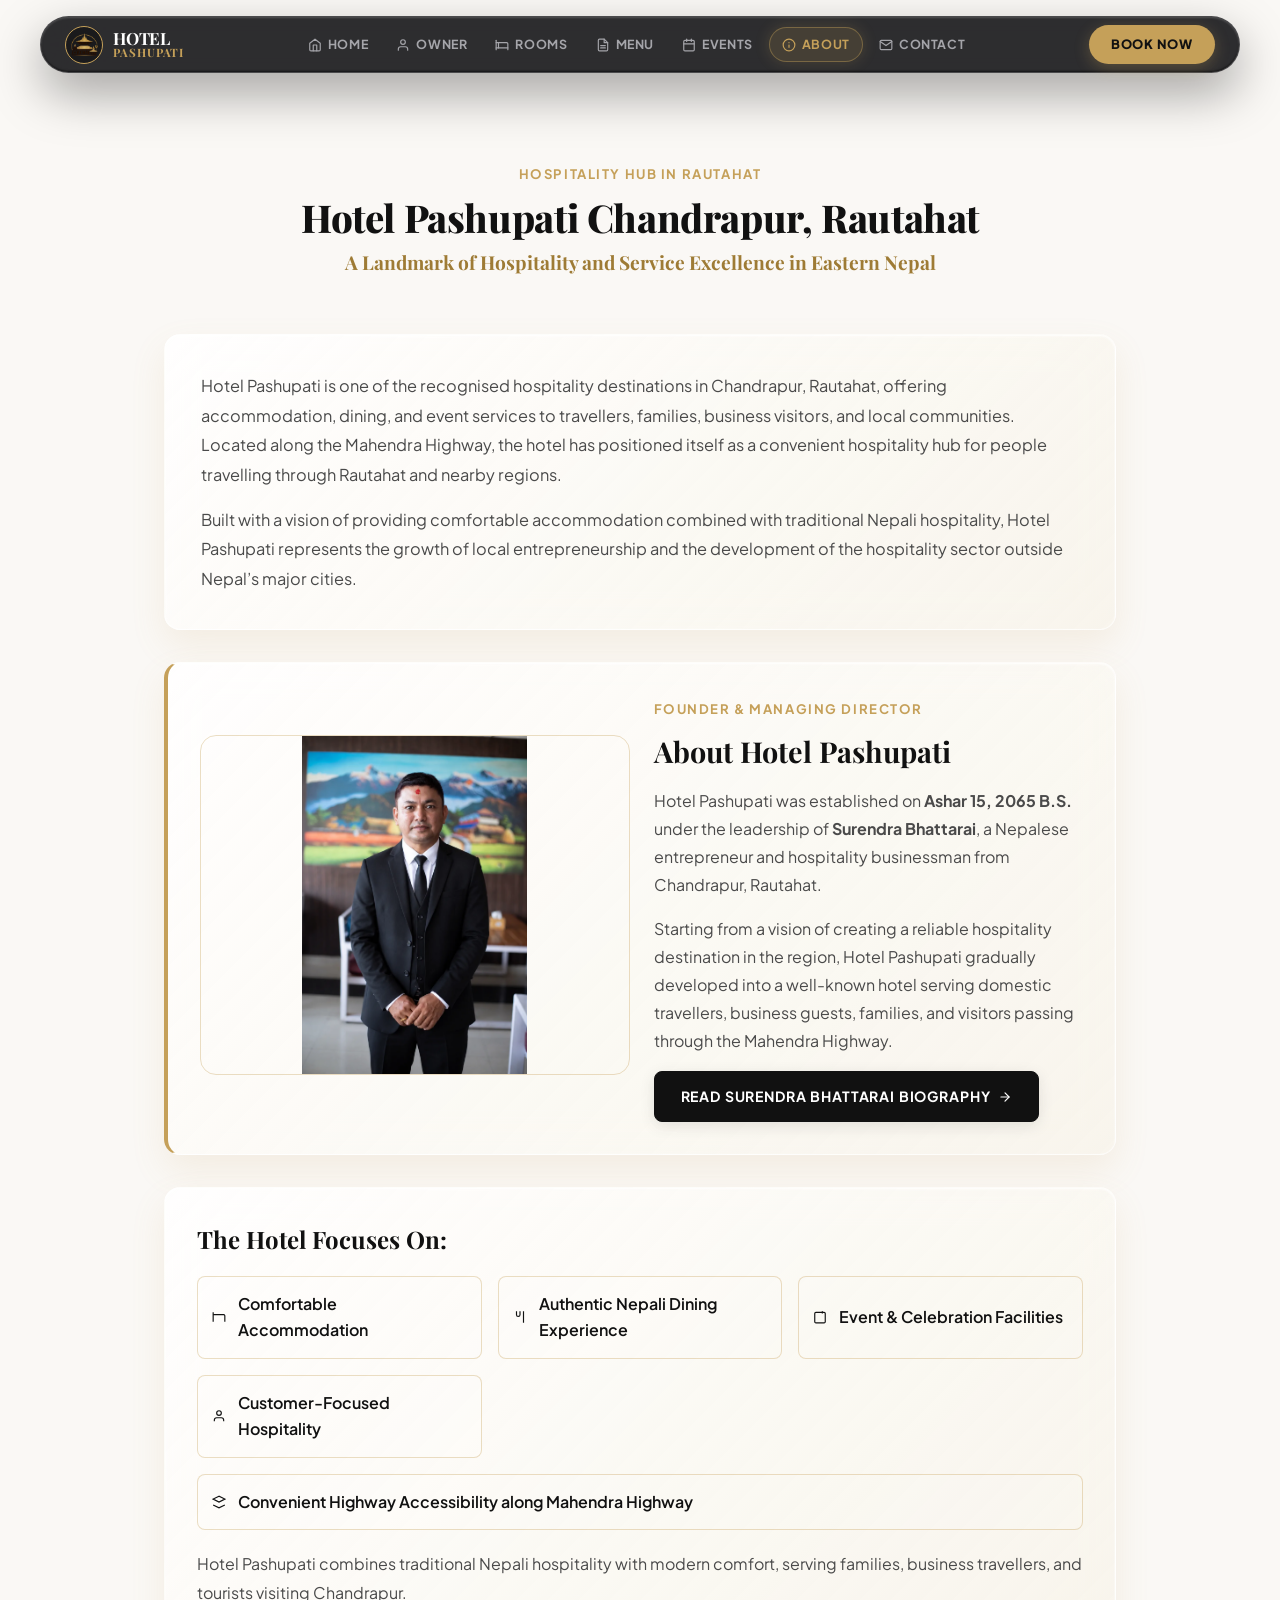
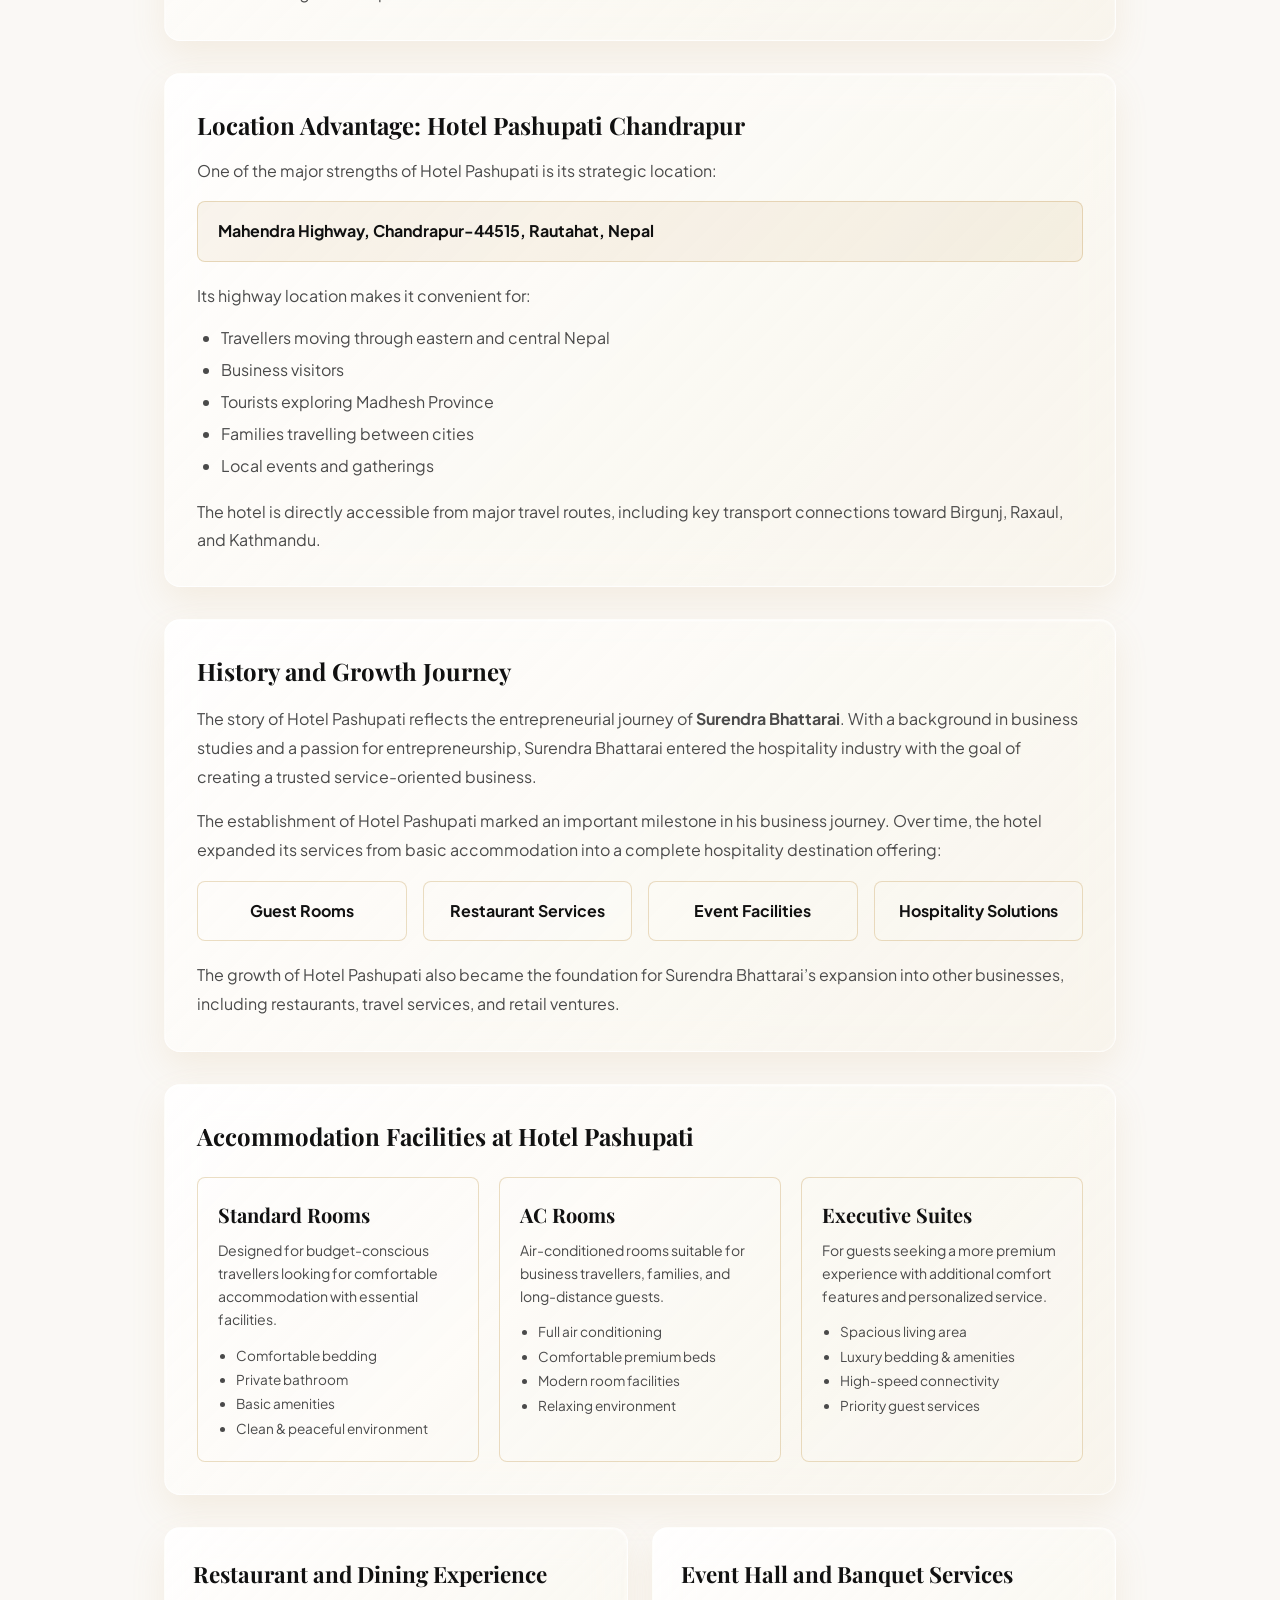
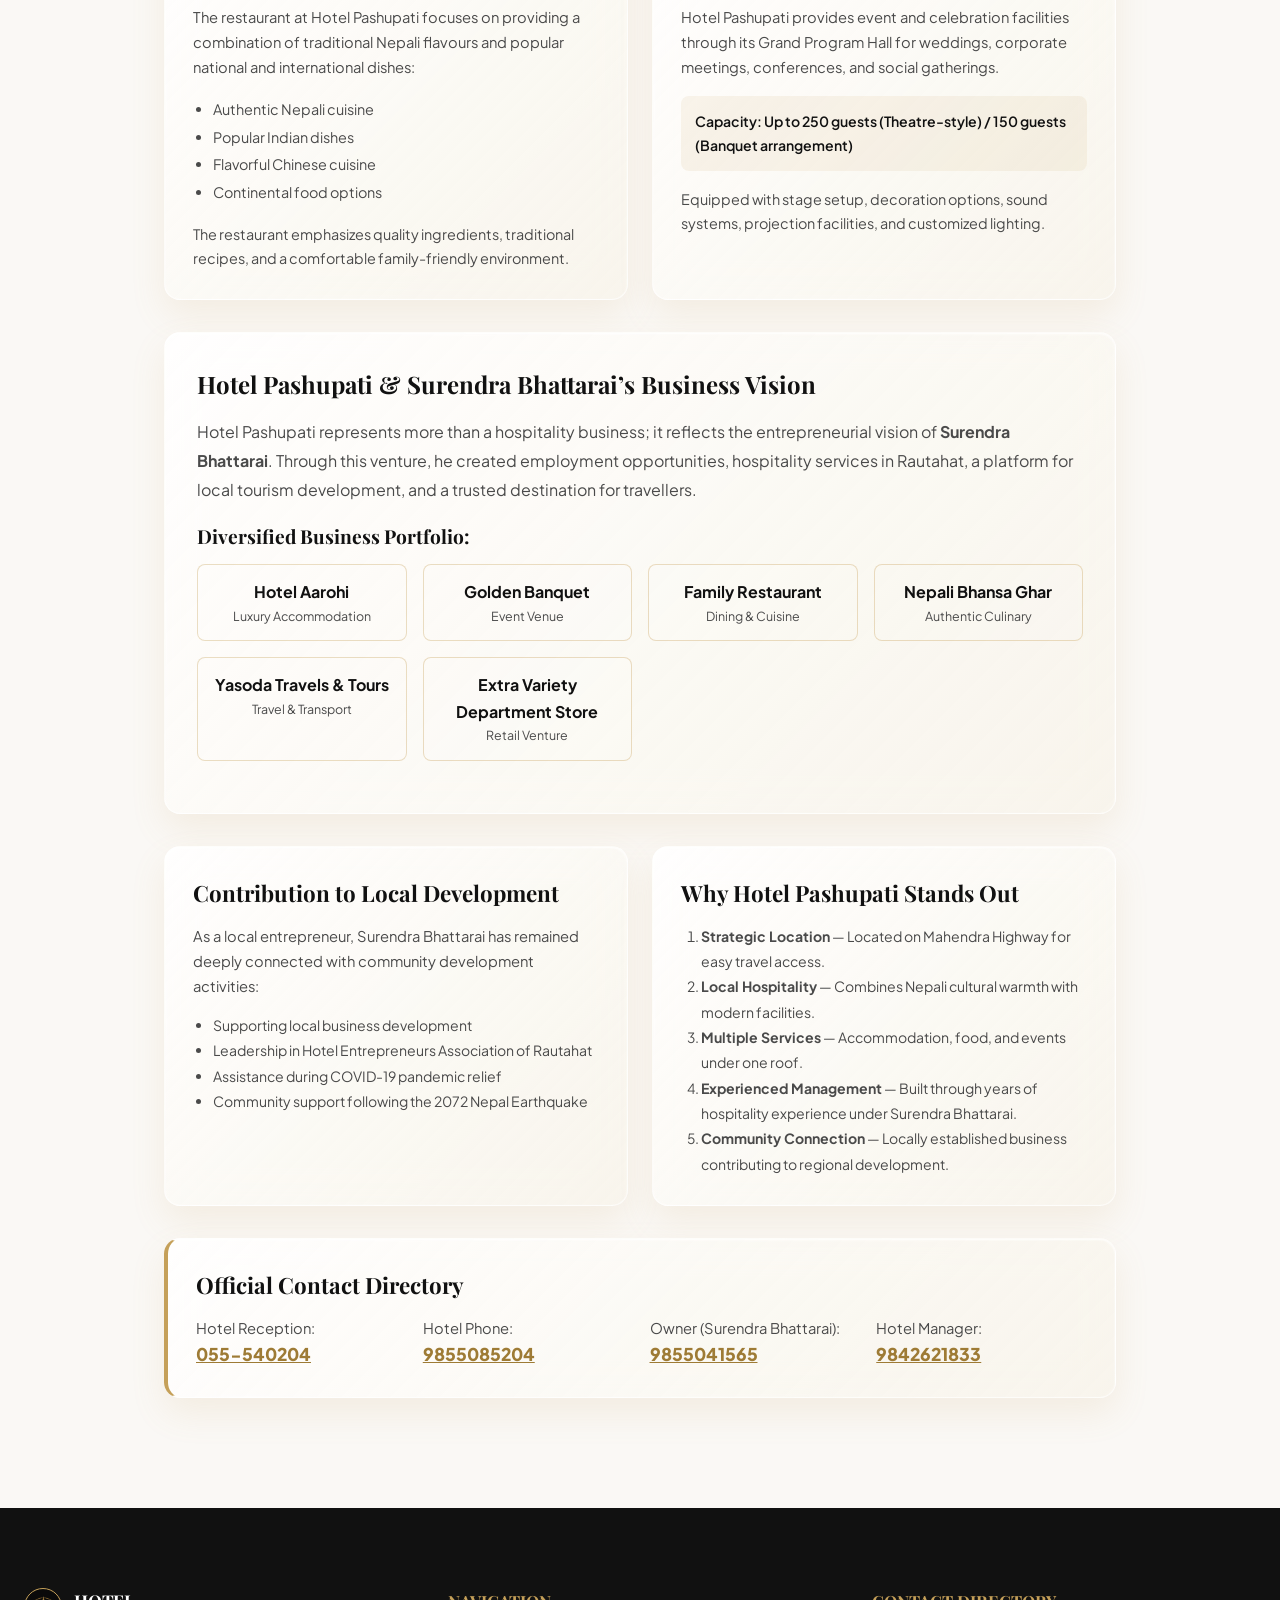
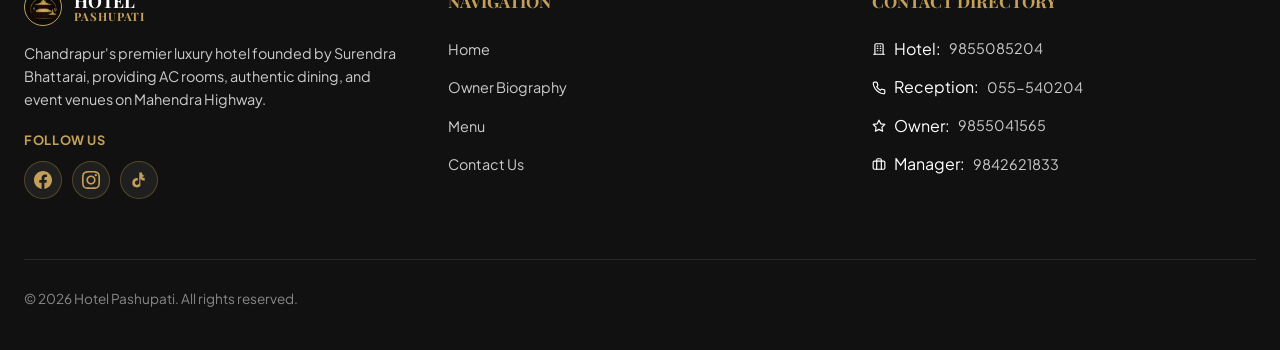
==== commit 799043f8: "Convert images to WebP format and update HTML image loading references" ====
--- a/about.html
+++ b/about.html
@@ -6,13 +6,27 @@
   
   <title>Hotel Pashupati Chandrapur Rautahat | History, Services & Owner Surendra Bhattarai</title>
   <meta name="description" content="Hotel Pashupati combines luxury, comfort, and traditional Nepali hospitality to create unforgettable experiences for every guest visiting Rautahat." />
-  <meta name="keywords" content="Hotel Pashupati Chandrapur, Hotel Pashupati Rautahat, Best hotel in Chandrapur Rautahat, Hotel in Rautahat Nepal, Surendra Bhattarai Hotel Owner, Surendra Bhattarai Businessman Nepal, Hospitality businessman Nepal, Best restaurant in Chandrapur, Event hall in Chandrapur" />
+  <meta name="keywords" content="Hotel Pashupati Chandrapur, Hotel Pashupati Rautahat, Best hotel in Chandrapur Rautahat, Best Hotel Near Chandrapur Rautahat Nepal, Hotel List Chandrapur Rautahat Nepal, Hotel in Rautahat Nepal, Surendra Bhattarai Hotel Owner, Surendra Bhattarai Businessman Nepal, Hospitality businessman Nepal, Best restaurant in Chandrapur, Event hall in Chandrapur" />
   <meta name="theme-color" content="#FFFFFF" />
   
   <link rel="canonical" href="https://hotelpashupati.com.np/about.html" />
+
+  <!-- Site Favicon & Google Search Results Icon (Placed at TOP of HEAD for Safari & Googlebot) -->
+  <link rel="icon" type="image/png" sizes="512x512" href="favicon-512x512.png" />
+  <link rel="icon" type="image/png" sizes="192x192" href="favicon-192x192.png" />
+  <link rel="icon" type="image/png" sizes="144x144" href="favicon-144x144.png" />
+  <link rel="icon" type="image/png" sizes="96x96" href="favicon-96x96.png" />
+  <link rel="icon" type="image/png" sizes="48x48" href="favicon-48x48.png" />
+  <link rel="icon" type="image/png" sizes="32x32" href="favicon-32x32.png" />
+  <link rel="icon" type="image/png" sizes="16x16" href="favicon-16x16.png" />
+  <link rel="icon" type="image/png" href="Logo.webp" />
+  <link rel="shortcut icon" href="favicon.ico" />
+  <link rel="apple-touch-icon" sizes="180x180" href="apple-touch-icon.png" />
+  <link rel="manifest" href="site.webmanifest" />
+
   <meta property="og:title" content="Hotel Pashupati Chandrapur Rautahat | History, Services & Owner Surendra Bhattarai" />
   <meta property="og:description" content="Discover Hotel Pashupati Chandrapur, Rautahat — a leading hospitality destination offering comfortable rooms, restaurant services, and event facilities." />
-  <meta property="og:image" content="https://hotelpashupati.com.np/Hotelpashupati.jpg" />
+  <meta property="og:image" content="https://hotelpashupati.com.np/Logo.webp" />
   <meta property="og:url" content="https://hotelpashupati.com.np/about.html" />
   <meta property="og:type" content="website" />
   
@@ -22,26 +36,14 @@
   <link rel="stylesheet" href="style.css" />
   
   <script src="script.js" defer></script>
-  <!-- Site Favicon & Google Search Results Icon -->
-  <link rel="icon" type="image/png" sizes="48x48" href="favicon-48x48.png" />
-  <link rel="icon" type="image/png" sizes="96x96" href="favicon-96x96.png" />
-  <link rel="icon" type="image/png" sizes="144x144" href="favicon-144x144.png" />
-  <link rel="icon" type="image/png" sizes="192x192" href="favicon-192x192.png" />
-  <link rel="icon" type="image/png" sizes="512x512" href="favicon-512x512.png" />
-  <link rel="icon" type="image/png" sizes="32x32" href="favicon-32x32.png" />
-  <link rel="icon" type="image/png" sizes="16x16" href="favicon-16x16.png" />
-  <link rel="shortcut icon" href="favicon.ico" />
-  <link rel="apple-touch-icon" sizes="180x180" href="apple-touch-icon.png" />
-  <link rel="manifest" href="site.webmanifest" />
 
   <!-- Open Graph & Social Media Preview Cards (Facebook, Instagram, TikTok, WhatsApp) -->
-  <meta property="og:image" content="https://hotelpashupati.com.np/logo.png" />
   <meta property="og:image:type" content="image/png" />
   <meta property="og:image:width" content="1024" />
   <meta property="og:image:height" content="1024" />
-  <meta property="og:logo" content="https://hotelpashupati.com.np/logo.png" />
+  <meta property="og:logo" content="https://hotelpashupati.com.np/Logo.webp" />
   <meta name="twitter:card" content="summary_large_image" />
-  <meta name="twitter:image" content="https://hotelpashupati.com.np/logo.png" />
+  <meta name="twitter:image" content="https://hotelpashupati.com.np/Logo.webp" />
 
 </head>
 <body>
@@ -52,7 +54,7 @@
       <div class="nav-glass-capsule">
         <nav>
           <a href="index.html" class="brand">
-            <img src="Logo.png?v=3" alt="Hotel Pashupati Logo" class="brand-logo-img" style="width:38px; height:38px; max-width:38px; max-height:38px; object-fit:contain; border-radius:50%; border:1.5px solid #C5A059; background:rgba(0,0,0,0.4); padding:2px; flex-shrink:0;" onerror="this.onerror=null;this.src='logo_web.png';" />
+            <img src="Logo.webp?v=3" alt="Hotel Pashupati Logo" class="brand-logo-img" style="width:38px; height:38px; max-width:38px; max-height:38px; object-fit:contain; border-radius:50%; border:1.5px solid #C5A059; background:rgba(0,0,0,0.4); padding:2px; flex-shrink:0;" onerror="this.onerror=null;this.src='logo_web.webp';" />
             <div class="brand-name">Hotel <span>Pashupati</span></div>
           </a>
 
@@ -133,7 +135,7 @@
       <div class="liquid-glass reveal" style="padding:32px; margin-bottom:32px; border-left:4px solid var(--color-gold);">
         <div style="display:grid; grid-template-columns:repeat(auto-fit, minmax(260px, 1fr)); gap:24px; align-items:center;">
           <div style="text-align:center;">
-            <img src="Surendra Bhattarai.png" alt="Surendra Bhattarai - Founder & Managing Director" style="width:100%; max-height:340px; object-fit:contain; border-radius:var(--radius-md); border:1px solid var(--border-gold);">
+            <img src="Surendra Bhattarai.webp" alt="Surendra Bhattarai - Founder & Managing Director" style="width:100%; max-height:340px; object-fit:contain; border-radius:var(--radius-md); border:1px solid var(--border-gold);">
           </div>
           <div>
             <span class="section-tag" style="margin-bottom:8px; display:inline-block;">Founder & Managing Director</span>
@@ -390,7 +392,7 @@
       <div class="footer-grid">
         <div class="footer-col">
           <div style="display:flex; align-items:center; gap:12px; margin-bottom:16px;">
-            <img src="Logo.png?v=3" alt="Hotel Pashupati Logo" class="brand-logo-img" style="width:38px; height:38px; max-width:38px; max-height:38px; object-fit:contain; border-radius:50%; border:1.5px solid #C5A059; background:rgba(0,0,0,0.4); padding:2px; flex-shrink:0;" onerror="this.onerror=null;this.src='logo_web.png';" />
+            <img src="Logo.webp?v=3" alt="Hotel Pashupati Logo" class="brand-logo-img" style="width:38px; height:38px; max-width:38px; max-height:38px; object-fit:contain; border-radius:50%; border:1.5px solid #C5A059; background:rgba(0,0,0,0.4); padding:2px; flex-shrink:0;" onerror="this.onerror=null;this.src='logo_web.webp';" />
             <div class="brand-name" style="color:#fff; font-size:1.1rem;">Hotel <span style="color:var(--color-gold);">Pashupati</span></div>
           </div>
           <p style="color:#CCCCCC; font-size:0.9rem; line-height:1.6;">
@@ -448,21 +450,29 @@
     </div>
   </footer>
 
-  <!-- Persistent Mobile Quick Action Bar (<768px) -->
-  <div class="mobile-sticky-bar" id="mobileStickyBar">
-    <a href="tel:+9779855085204" class="mobile-sticky-btn btn-call" aria-label="Call Hotel">
-      <svg viewBox="0 0 24 24" fill="none" stroke="currentColor" stroke-width="2" stroke-linecap="round" stroke-linejoin="round"><path d="M22 16.92v3a2 2 0 0 1-2.18 2 19.79 19.79 0 0 1-8.63-3.07 19.5 19.5 0 0 1-6-6 19.79 19.79 0 0 1-3.07-8.67A2 2 0 0 1 4.11 2h3a2 2 0 0 1 2 1.72 12.84 12.84 0 0 0 .7 2.81 2 2 0 0 1-.45 2.11L8.09 9.91a16 16 0 0 0 6 6l1.27-1.27a2 2 0 0 1 2.11-.45 12.84 12.84 0 0 0 2.81.7A2 2 0 0 1 22 16.92z"></path></svg>
-      <span>Call Us</span>
+  <!-- Dedicated Mobile 5-Tab Bottom App Dock (<768px) -->
+  <nav class="mobile-app-dock" aria-label="Mobile Navigation Dock">
+    <a href="index.html" class="mobile-dock-tab" data-page="index">
+      <svg width="20" height="20" viewBox="0 0 24 24" fill="none" stroke="currentColor" stroke-width="2" stroke-linecap="round" stroke-linejoin="round"><path d="M3 9l9-7 9 7v11a2 2 0 0 1-2 2H5a2 2 0 0 1-2-2z"></path><polyline points="9 22 9 12 15 12 15 22"></polyline></svg>
+      <span>Home</span>
     </a>
-    <a href="https://wa.me/9779855085204?text=Hello%20Hotel%20Pashupati,%20I%20would%20like%20to%20inquire%20about%20a%20booking." target="_blank" rel="noopener" class="mobile-sticky-btn btn-whatsapp" aria-label="WhatsApp Chat">
-      <svg viewBox="0 0 24 24" fill="none" stroke="currentColor" stroke-width="2" stroke-linecap="round" stroke-linejoin="round"><path d="M21 11.5a8.38 8.38 0 0 1-.9 3.8 8.5 8.5 0 0 1-7.6 4.7 8.38 8.38 0 0 1-3.8-.9L3 21l1.9-5.7a8.38 8.38 0 0 1-.9-3.8 8.5 8.5 0 0 1 4.7-7.6 8.38 8.38 0 0 1 3.8-.9h.5a8.48 8.48 0 0 1 8 8v.5z"></path></svg>
-      <span>WhatsApp</span>
+    <a href="rooms.html" class="mobile-dock-tab" data-page="rooms">
+      <svg width="20" height="20" viewBox="0 0 24 24" fill="none" stroke="currentColor" stroke-width="2" stroke-linecap="round" stroke-linejoin="round"><path d="M2 4v16"></path><path d="M2 8h18a2 2 0 0 1 2 2v10"></path><path d="M2 17h20"></path><path d="M6 8v9"></path></svg>
+      <span>Rooms</span>
     </a>
-    <button class="mobile-sticky-btn btn-book" onclick="openBookingModal()" aria-label="Book Room Now">
-      <svg viewBox="0 0 24 24" fill="none" stroke="currentColor" stroke-width="2" stroke-linecap="round" stroke-linejoin="round"><rect x="3" y="4" width="18" height="18" rx="2" ry="2"></rect><line x1="16" y1="2" x2="16" y2="6"></line><line x1="8" y1="2" x2="8" y2="6"></line><line x1="3" y1="10" x2="21" y2="10"></line></svg>
-      <span>Book Now</span>
+    <a href="menu.html" class="mobile-dock-tab" data-page="menu">
+      <svg width="20" height="20" viewBox="0 0 24 24" fill="none" stroke="currentColor" stroke-width="2" stroke-linecap="round" stroke-linejoin="round"><path d="M18 8A6 6 0 0 0 6 8c0 7-3 9-3 9h18s-3-2-3-9"></path><path d="M13.73 21a2 2 0 0 1-3.46 0"></path></svg>
+      <span>Menu</span>
+    </a>
+    <a href="contact.html" class="mobile-dock-tab" data-page="contact">
+      <svg width="20" height="20" viewBox="0 0 24 24" fill="none" stroke="currentColor" stroke-width="2" stroke-linecap="round" stroke-linejoin="round"><path d="M22 16.92v3a2 2 0 0 1-2.18 2 19.79 19.79 0 0 1-8.63-3.07 19.5 19.5 0 0 1-6-6 19.79 19.79 0 0 1-3.07-8.67A2 2 0 0 1 4.11 2h3a2 2 0 0 1 2 1.72 12.84 12.84 0 0 0 .7 2.81 2 2 0 0 1-.45 2.11L8.09 9.91a16 16 0 0 0 6 6l1.27-1.27a2 2 0 0 1 2.11-.45 12.84 12.84 0 0 0 2.81.7A2 2 0 0 1 22 16.92z"></path></svg>
+      <span>Contact</span>
+    </a>
+    <button type="button" class="mobile-dock-tab dock-book-btn" onclick="openBookingModal()">
+      <svg width="20" height="20" viewBox="0 0 24 24" fill="none" stroke="currentColor" stroke-width="2" stroke-linecap="round" stroke-linejoin="round"><rect x="3" y="4" width="18" height="18" rx="2" ry="2"></rect><line x1="16" y1="2" x2="16" y2="6"></line><line x1="8" y1="2" x2="8" y2="6"></line><line x1="3" y1="10" x2="21" y2="10"></line></svg>
+      <span>Book</span>
     </button>
-  </div>
+  </nav>
 
 </body>
 </html>
--- a/style.css
+++ b/style.css
@@ -1902,80 +1902,150 @@
 }
 
 /* ==========================================================================
-   PERSISTENT MOBILE STICKY ACTION BAR (<768px)
+   DEDICATED MOBILE 5-TAB APP DOCK & BOTTOM SHEET UI (<768px)
    ========================================================================== */
-.mobile-sticky-bar {
+.mobile-app-dock {
   display: none;
   position: fixed;
   bottom: 0;
   left: 0;
-  width: 100%;
-  background: rgba(16, 16, 20, 0.96);
-  backdrop-filter: blur(24px);
-  -webkit-backdrop-filter: blur(24px);
-  border-top: 1px solid rgba(212, 175, 55, 0.35);
-  box-shadow: 0 -10px 30px rgba(0, 0, 0, 0.6);
-  z-index: 9999;
-  padding: 8px 12px;
+  width: 100vw;
+  max-width: 100%;
+  height: 64px;
+  background: rgba(14, 14, 18, 0.98) !important;
+  backdrop-filter: blur(28px) !important;
+  -webkit-backdrop-filter: blur(28px) !important;
+  border-top: 1px solid rgba(212, 175, 55, 0.35) !important;
+  box-shadow: 0 -10px 30px rgba(0, 0, 0, 0.85) !important;
+  z-index: 999999 !important;
+  align-items: center;
+  justify-content: space-around;
+  padding: 0 4px;
+  box-sizing: border-box;
 }
 
 @media (max-width: 768px) {
   body {
-    padding-bottom: 75px !important;
-  }
-  .mobile-sticky-bar {
-    display: flex;
-    align-items: center;
-    justify-content: space-around;
-    gap: 8px;
+    padding-bottom: 74px !important;
+  }
+  .mobile-app-dock {
+    display: flex !important;
   }
   input, select, textarea, .form-control {
     font-size: 16px !important; /* Prevents iOS Safari auto-zoom on focus */
   }
 }
 
-.mobile-sticky-btn {
+.mobile-dock-tab {
   flex: 1;
   display: flex;
-  align-items: center;
-  justify-content: center;
-  gap: 6px;
-  padding: 10px 8px;
-  border-radius: 12px;
-  font-size: 0.78rem;
-  font-weight: 700;
+  flex-direction: column;
+  align-items: center;
+  justify-content: center;
+  gap: 3px;
+  height: 100%;
+  color: #A1A1AA;
   text-decoration: none;
+  background: transparent;
+  border: none;
+  cursor: pointer;
+  padding: 6px 0;
+  transition: all 0.2s ease;
+  outline: none;
+}
+
+.mobile-dock-tab svg {
+  width: 20px !important;
+  height: 20px !important;
+  max-width: 20px !important;
+  max-height: 20px !important;
+  min-width: 20px !important;
+  min-height: 20px !important;
+  stroke: currentColor !important;
+  fill: none !important;
+  transition: transform 0.2s ease, stroke 0.2s ease;
+  flex-shrink: 0;
+}
+
+.mobile-dock-tab span {
+  font-size: 0.68rem;
+  font-weight: 600;
+  letter-spacing: 0.02em;
   text-transform: uppercase;
-  letter-spacing: 0.04em;
-  transition: all 0.2s ease;
-  min-height: 44px;
-  white-space: nowrap;
-}
-
-.mobile-sticky-btn.btn-call {
-  background: rgba(255, 255, 255, 0.09);
-  color: #FFFFFF;
-  border: 1px solid rgba(255, 255, 255, 0.25);
+}
+
+.mobile-dock-tab.active,
+.mobile-dock-tab:hover {
+  color: #D4AF37;
+}
+
+.mobile-dock-tab.active svg {
+  stroke: #D4AF37 !important;
+  transform: translateY(-2px);
+}
+
+.mobile-dock-tab:active {
+  transform: scale(0.92);
+}
+
+/* Featured Gold Book Tab inside Dock */
+.mobile-dock-tab.dock-book-btn {
+  color: #D4AF37;
+}
+
+.mobile-dock-tab.dock-book-btn svg {
+  stroke: #D4AF37 !important;
+}
+
+/* Bottom Sheet Styling for Booking Modal on Mobile */
+@media (max-width: 768px) {
+  .booking-modal-overlay {
+    align-items: flex-end !important;
+    padding: 0 !important;
+  }
+
+  .booking-modal-card {
+    width: 100% !important;
+    max-width: 100% !important;
+    max-height: 90vh !important;
+    border-radius: 24px 24px 0 0 !important;
+    padding: 22px 18px 30px 18px !important;
+    margin: 0 !important;
+    box-sizing: border-box !important;
+    border-left: none !important;
+    border-right: none !important;
+    border-bottom: none !important;
+    box-shadow: 0 -15px 40px rgba(0, 0, 0, 0.9) !important;
+    overflow-x: hidden !important;
+  }
+
+  /* Sheet Drag Handle Indicator */
+  .booking-modal-card::before {
+    content: '';
+    display: block;
+    width: 42px;
+    height: 4px;
+    background: rgba(255, 255, 255, 0.25);
+    border-radius: 9999px;
+    margin: 0 auto 16px auto;
+  }
 }
 
 .mobile-sticky-btn.btn-whatsapp {
-  background: linear-gradient(135deg, #25D366 0%, #128C7E 100%);
-  color: #FFFFFF;
-  box-shadow: 0 4px 12px rgba(37, 211, 102, 0.3);
+  background: linear-gradient(135deg, #25D366 0%, #128C7E 100%) !important;
+  color: #FFFFFF !important;
+  border: none !important;
+  box-shadow: 0 4px 12px rgba(37, 211, 102, 0.35) !important;
 }
 
 .mobile-sticky-btn.btn-book {
-  background: linear-gradient(135deg, #D4AF37 0%, #B8860B 100%);
-  color: #0A0A0A;
-  box-shadow: 0 4px 12px rgba(212, 175, 55, 0.3);
-}
-
-.mobile-sticky-btn svg {
-  width: 16px;
-  height: 16px;
-  flex-shrink: 0;
-}
-
+  background: linear-gradient(135deg, #D4AF37 0%, #B8860B 100%) !important;
+  color: #0A0A0A !important;
+  border: none !important;
+  box-shadow: 0 4px 12px rgba(212, 175, 55, 0.35) !important;
+}
+
+/* Breakpoint Media Queries */
 /* Breakpoint Media Queries */
 @media (max-width: 1140px) {
   .navlinks {
@@ -1990,17 +2060,17 @@
     display: flex;
     position: fixed;
     top: 75px;
-    right: 16px;
-    left: 16px;
-    background: rgba(16, 16, 20, 0.98);
-    backdrop-filter: blur(28px);
-    -webkit-backdrop-filter: blur(28px);
-    border: 1px solid rgba(212, 175, 55, 0.35);
-    border-radius: var(--radius-lg);
+    right: 14px;
+    left: 14px;
+    background: rgba(14, 14, 18, 0.98);
+    backdrop-filter: blur(32px);
+    -webkit-backdrop-filter: blur(32px);
+    border: 1px solid rgba(212, 175, 55, 0.4);
+    border-radius: 20px;
     flex-direction: column;
-    padding: 20px;
-    gap: 8px;
-    box-shadow: 0 20px 60px rgba(0, 0, 0, 0.8), 0 0 35px rgba(212, 175, 55, 0.2);
+    padding: 22px 18px;
+    gap: 10px;
+    box-shadow: 0 25px 70px rgba(0, 0, 0, 0.85), 0 0 40px rgba(212, 175, 55, 0.22);
     z-index: 999;
     max-height: calc(100vh - 100px);
     overflow-y: auto;
@@ -2009,9 +2079,22 @@
   .navlinks.active a {
     width: 100%;
     justify-content: flex-start;
-    padding: 12px 16px;
-    font-size: 0.95rem;
-    border-radius: 10px;
+    padding: 13px 18px;
+    font-size: 0.98rem;
+    font-weight: 600;
+    border-radius: 12px;
+    background: rgba(255, 255, 255, 0.04);
+    border: 1px solid rgba(255, 255, 255, 0.08);
+    color: #E4E4E7;
+    transition: all 0.25s ease;
+  }
+
+  .navlinks.active a:hover,
+  .navlinks.active a.active {
+    background: rgba(212, 175, 55, 0.15);
+    color: #D4AF37;
+    border-color: rgba(212, 175, 55, 0.4);
+    padding-left: 22px;
   }
 
   .gallery-grid {
@@ -2040,41 +2123,76 @@
 }
 
 @media (max-width: 768px) {
+  /* Hide top header CTA button on mobile to give brand logo & title full space */
+  .btn-nav-cta {
+    display: none !important;
+  }
+
+  body {
+    padding-bottom: 110px !important; /* Generous clearance for 64px bottom app dock */
+  }
+
   section {
-    padding: 50px 0 !important;
+    padding: 44px 0 !important;
   }
 
   .container {
     padding: 0 16px !important;
   }
 
-  .hero-section {
-    padding: 100px 0 50px 0 !important;
+  .liquid-glass {
+    padding: 24px 18px !important;
+  }
+
+  .biography-article-card {
+    padding: 20px 16px !important;
+    font-size: 0.96rem !important;
+    line-height: 1.7 !important;
+  }
+
+  /* 130px top padding ensures header content starts cleanly BELOW the top capsule header */
+  .hero-section,
+  .page-header,
+  .about-hero,
+  .contact-hero,
+  .rooms-hero,
+  .menu-hero,
+  .events-hero,
+  .owner-hero {
+    padding-top: 130px !important;
     min-height: auto !important;
+    text-align: center;
   }
 
   .hero-title {
-    font-size: 2.2rem !important;
+    font-size: clamp(1.8rem, 6.2vw, 2.3rem) !important;
     line-height: 1.25 !important;
+    letter-spacing: -0.01em;
   }
 
   .hero-subtitle, .section-subtitle {
     font-size: 0.95rem !important;
+    line-height: 1.6 !important;
   }
 
   .section-title {
-    font-size: 1.8rem !important;
+    font-size: 1.75rem !important;
+    line-height: 1.25 !important;
   }
 
   .hero-buttons {
     flex-direction: column;
     width: 100%;
     gap: 12px;
+    margin-top: 24px;
   }
 
   .hero-buttons .btn {
     width: 100%;
     justify-content: center;
+    padding: 14px 20px !important;
+    font-size: 0.92rem !important;
+    border-radius: 12px !important;
   }
 
   .cards-grid,
@@ -2087,9 +2205,18 @@
     gap: 20px !important;
   }
 
+  .room-card {
+    border-radius: 16px !important;
+  }
+
+  .room-card img {
+    height: 220px !important;
+    object-fit: cover !important;
+  }
+
   .stats-grid {
     grid-template-columns: repeat(2, 1fr) !important;
-    gap: 16px !important;
+    gap: 14px !important;
   }
 
   .gallery-grid {
@@ -2098,13 +2225,14 @@
   }
 
   .quick-booking-card {
-    padding: 20px 16px !important;
-    border-radius: 16px !important;
+    padding: 22px 16px !important;
+    border-radius: 18px !important;
+    margin-top: 20px;
   }
 
   .booking-form-grid {
     grid-template-columns: 1fr !important;
-    gap: 12px !important;
+    gap: 14px !important;
   }
 
   .category-tabs,
@@ -2113,7 +2241,8 @@
     display: flex;
     overflow-x: auto;
     white-space: nowrap;
-    padding-bottom: 8px;
+    gap: 10px;
+    padding: 4px 2px 10px 2px;
     -webkit-overflow-scrolling: touch;
     scrollbar-width: none;
   }
@@ -2123,17 +2252,30 @@
     display: none;
   }
 
+  .category-tab-btn,
+  .room-filter-btn {
+    flex-shrink: 0;
+    padding: 10px 18px !important;
+    font-size: 0.85rem !important;
+    border-radius: 9999px !important;
+  }
+
   .booking-modal-card {
     width: 94vw !important;
     padding: 24px 16px !important;
     max-height: 85vh !important;
-    border-radius: 16px !important;
+    border-radius: 18px !important;
   }
 
   .cart-modal {
     max-width: 100% !important;
     padding: 20px 16px !important;
   }
+
+  /* Tactile feedback on mobile sticky buttons */
+  .mobile-sticky-btn:active {
+    transform: scale(0.96);
+  }
 }
 
 @media (max-width: 480px) {
@@ -2142,40 +2284,31 @@
   }
 
   .nav-glass-capsule {
-    padding: 6px 12px;
+    padding: 8px 14px;
     width: calc(100% - 16px);
   }
 
   .brand-logo-img {
-    width: 32px !important;
-    height: 32px !important;
+    width: 34px !important;
+    height: 34px !important;
   }
 
   .brand-name {
-    font-size: 0.85rem;
-    letter-spacing: 0.05em;
-  }
-
-  .btn-nav-cta {
-    padding: 6px 10px;
-    font-size: 0.7rem;
+    font-size: 0.9rem;
+    letter-spacing: 0.04em;
   }
 
   .mobile-nav-toggle {
-    width: 36px;
-    height: 36px;
-  }
-
-  .hero-title {
-    font-size: 1.85rem !important;
+    width: 38px;
+    height: 38px;
   }
 
   .stat-card {
-    padding: 16px 10px !important;
+    padding: 16px 12px !important;
   }
 
   .stat-number {
-    font-size: 1.8rem !important;
+    font-size: 1.75rem !important;
   }
 
   .booking-modal-header h3 {
@@ -2438,4 +2571,262 @@
   margin: 0 auto 16px auto;
 }
 
-
+/* ==========================================================================
+   BEST HOTELS NEAR CHANDRAPUR RAUTAHAT NEPAL SECTION STYLES
+   ========================================================================== */
+.featured-hotel-card {
+  position: relative;
+  background: linear-gradient(145deg, rgba(20, 20, 26, 0.95) 0%, rgba(32, 28, 20, 0.95) 100%);
+  border: 2px solid var(--color-gold);
+  border-radius: var(--radius-lg);
+  padding: 28px;
+  margin-bottom: 40px;
+  box-shadow: 0 16px 45px rgba(0, 0, 0, 0.25), 0 0 25px rgba(197, 160, 89, 0.15);
+  overflow: hidden;
+}
+
+.featured-hotel-badge {
+  position: absolute;
+  top: 16px;
+  right: 16px;
+  background: linear-gradient(135deg, #C5A059 0%, #9E7B35 100%);
+  color: #FFFFFF;
+  font-size: 0.78rem;
+  font-weight: 800;
+  letter-spacing: 0.06em;
+  text-transform: uppercase;
+  padding: 6px 14px;
+  border-radius: 20px;
+  box-shadow: 0 4px 12px rgba(197, 160, 89, 0.4);
+  z-index: 2;
+}
+
+.featured-hotel-inner {
+  display: grid;
+  grid-template-columns: 340px 1fr;
+  gap: 28px;
+  align-items: center;
+}
+
+@media (max-width: 900px) {
+  .featured-hotel-inner {
+    grid-template-columns: 1fr;
+  }
+}
+
+.featured-hotel-img-box {
+  position: relative;
+  border-radius: var(--radius-md);
+  overflow: hidden;
+  height: 260px;
+  border: 1px solid var(--border-gold);
+}
+
+.featured-hotel-img-box img {
+  width: 100%;
+  height: 100%;
+  object-fit: cover;
+  transition: transform 0.5s ease;
+}
+
+.featured-hotel-card:hover .featured-hotel-img-box img {
+  transform: scale(1.04);
+}
+
+.featured-rating-badge {
+  position: absolute;
+  bottom: 12px;
+  left: 12px;
+  background: rgba(0, 0, 0, 0.82);
+  backdrop-filter: blur(8px);
+  color: #F39C12;
+  font-size: 0.82rem;
+  font-weight: 700;
+  padding: 6px 12px;
+  border-radius: 12px;
+  border: 1px solid rgba(243, 156, 18, 0.4);
+}
+
+.featured-hotel-content {
+  display: flex;
+  flex-direction: column;
+  gap: 12px;
+  color: #FFFFFF;
+}
+
+.hotel-rank-title {
+  display: flex;
+  align-items: center;
+  gap: 12px;
+  flex-wrap: wrap;
+}
+
+.rank-number-tag {
+  background: var(--color-gold);
+  color: #000;
+  font-weight: 900;
+  font-size: 1.1rem;
+  padding: 4px 12px;
+  border-radius: 8px;
+}
+
+.hotel-rank-title h3 {
+  font-family: var(--font-heading);
+  font-size: 1.65rem;
+  color: #FFFFFF;
+  line-height: 1.25;
+  margin: 0;
+}
+
+.hotel-location-tag {
+  color: var(--color-gold-light);
+  font-size: 0.9rem;
+  font-weight: 600;
+  display: flex;
+  align-items: center;
+  gap: 6px;
+}
+
+.hotel-desc {
+  color: #DDDDDD;
+  font-size: 0.92rem;
+  line-height: 1.6;
+}
+
+.hotel-amenities-tags {
+  display: flex;
+  flex-wrap: wrap;
+  gap: 8px;
+  margin: 4px 0;
+}
+
+.hotel-amenities-tags span {
+  background: rgba(197, 160, 89, 0.14);
+  border: 1px solid rgba(197, 160, 89, 0.35);
+  color: #E8D3A2;
+  font-size: 0.78rem;
+  font-weight: 600;
+  padding: 4px 10px;
+  border-radius: 6px;
+}
+
+.hotel-price-row {
+  display: flex;
+  align-items: center;
+  justify-content: space-between;
+  gap: 16px;
+  flex-wrap: wrap;
+  padding-top: 12px;
+  border-top: 1px dashed rgba(255, 255, 255, 0.15);
+  margin-top: 4px;
+}
+
+.price-info-text {
+  font-size: 0.9rem;
+  color: #CCCCCC;
+}
+
+.price-info-text strong {
+  color: var(--color-gold);
+  font-size: 1.15rem;
+}
+
+.featured-actions {
+  display: flex;
+  gap: 10px;
+  flex-wrap: wrap;
+}
+
+/* Other Hotels Grid */
+.hotels-grid {
+  display: grid;
+  grid-template-columns: repeat(auto-fill, minmax(280px, 1fr));
+  gap: 20px;
+}
+
+.hotel-list-item-card {
+  background: var(--bg-primary);
+  border: 1px solid rgba(197, 160, 89, 0.25);
+  border-radius: var(--radius-md);
+  padding: 20px;
+  transition: all 0.3s ease;
+  box-shadow: 0 6px 20px rgba(0,0,0,0.04);
+  display: flex;
+  flex-direction: column;
+  justify-content: space-between;
+  position: relative;
+}
+
+.hotel-list-item-card:hover {
+  transform: translateY(-4px);
+  border-color: var(--color-gold);
+  box-shadow: 0 12px 30px rgba(197, 160, 89, 0.18);
+}
+
+.hotel-item-header {
+  display: flex;
+  align-items: flex-start;
+  justify-content: space-between;
+  gap: 10px;
+  margin-bottom: 8px;
+}
+
+.hotel-item-title {
+  font-family: var(--font-heading);
+  font-size: 1.18rem;
+  font-weight: 700;
+  color: var(--color-black);
+  margin: 0;
+}
+
+.hotel-item-rank {
+  background: rgba(197, 160, 89, 0.15);
+  color: var(--color-gold-dark);
+  font-weight: 800;
+  font-size: 0.8rem;
+  padding: 3px 8px;
+  border-radius: 6px;
+  white-space: nowrap;
+}
+
+.hotel-item-location {
+  color: var(--text-muted);
+  font-size: 0.82rem;
+  margin-bottom: 10px;
+  display: flex;
+  align-items: center;
+  gap: 4px;
+}
+
+.hotel-item-features {
+  color: var(--text-secondary);
+  font-size: 0.85rem;
+  line-height: 1.5;
+  margin-bottom: 14px;
+}
+
+.hotel-item-footer {
+  display: flex;
+  align-items: center;
+  justify-content: space-between;
+  padding-top: 10px;
+  border-top: 1px solid rgba(0,0,0,0.06);
+}
+
+.hotel-item-rating {
+  color: #F39C12;
+  font-weight: 700;
+  font-size: 0.85rem;
+}
+
+.hotel-item-type {
+  font-size: 0.78rem;
+  background: rgba(0,0,0,0.05);
+  padding: 3px 8px;
+  border-radius: 4px;
+  color: var(--text-muted);
+  font-weight: 600;
+}
+
+
+
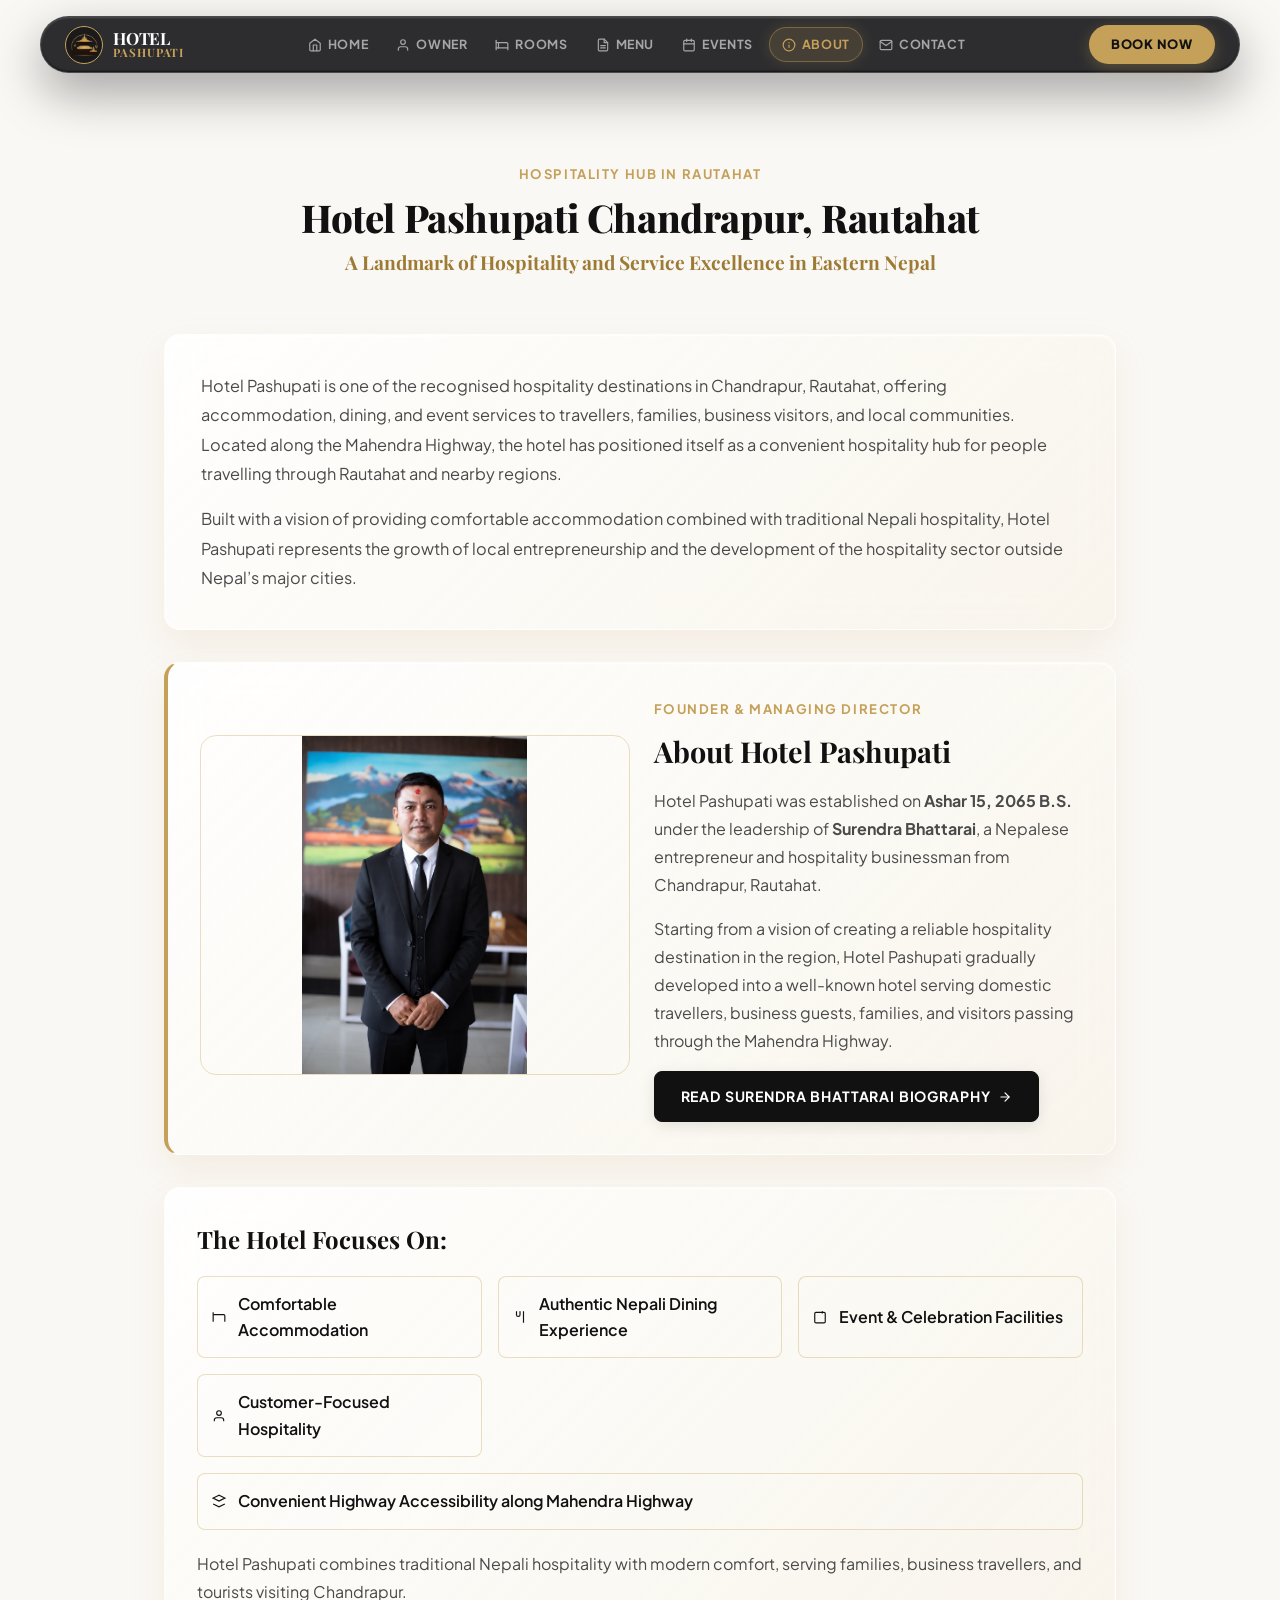
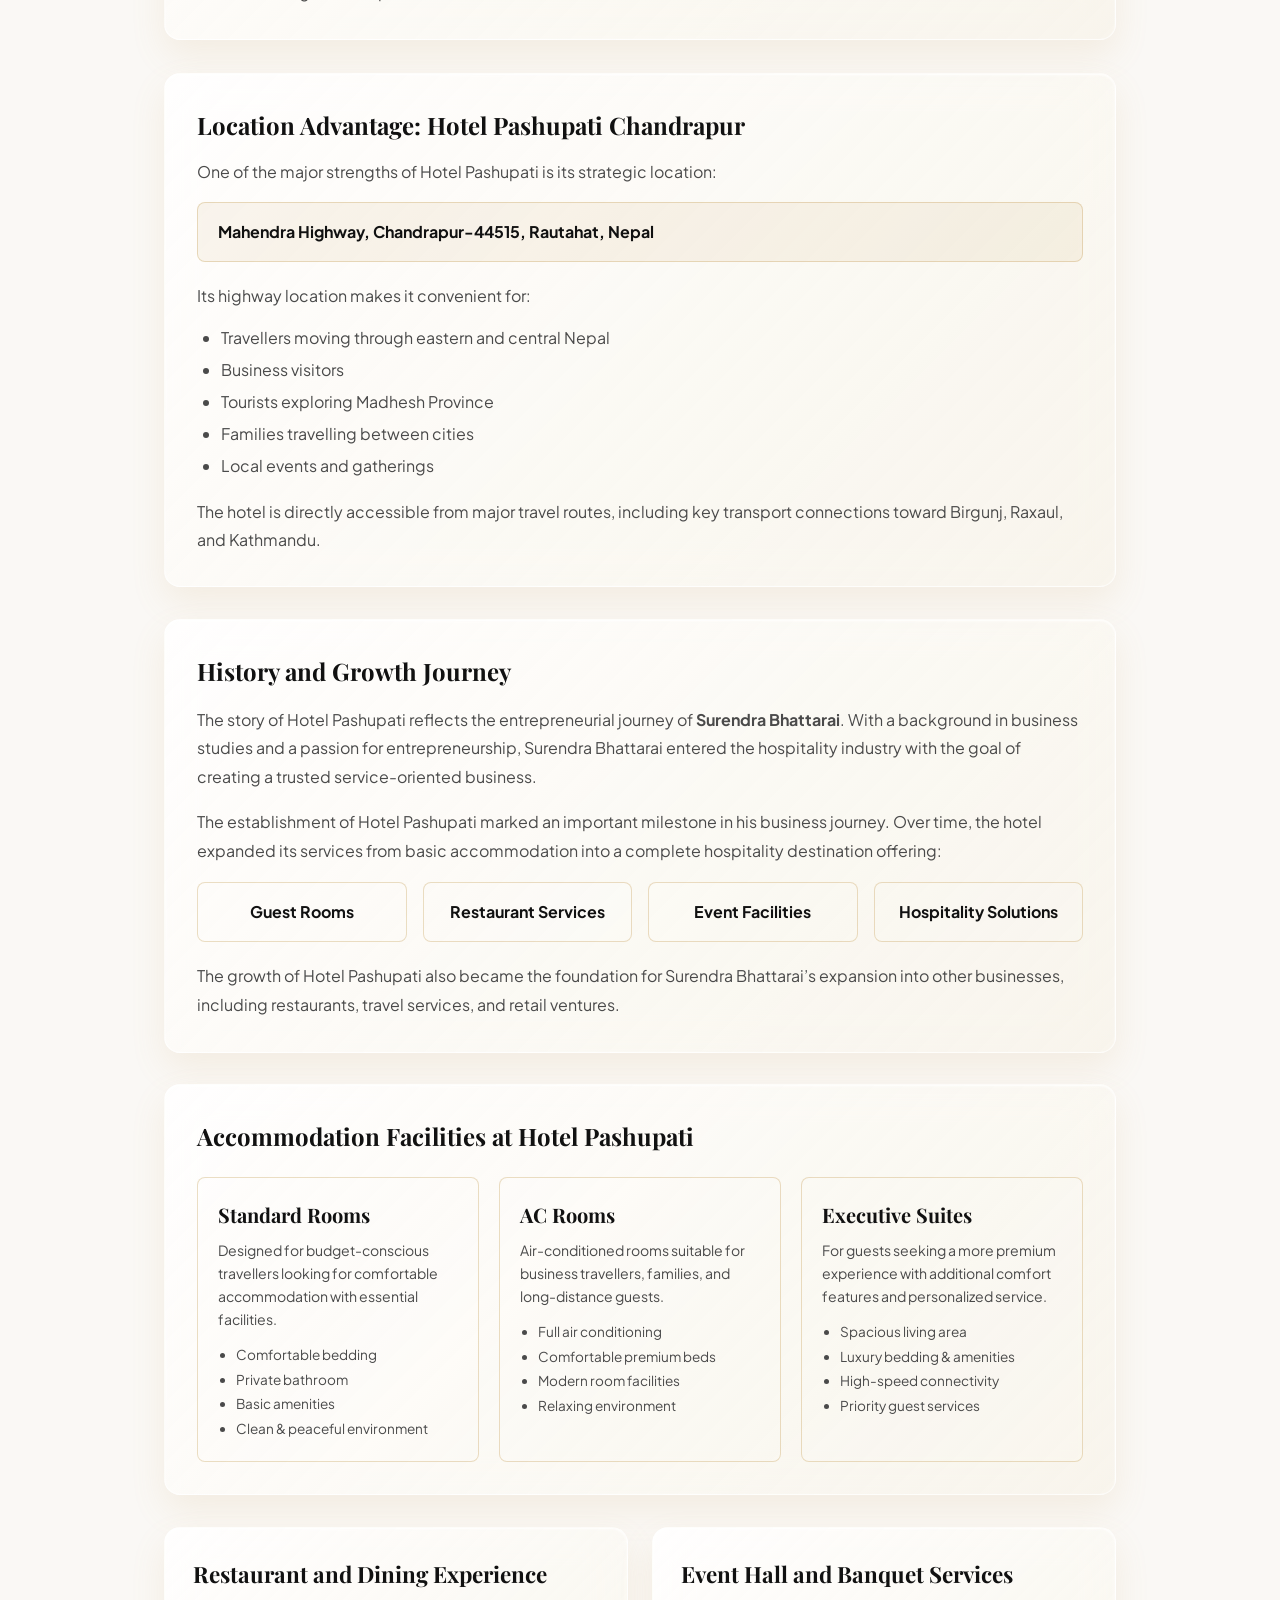
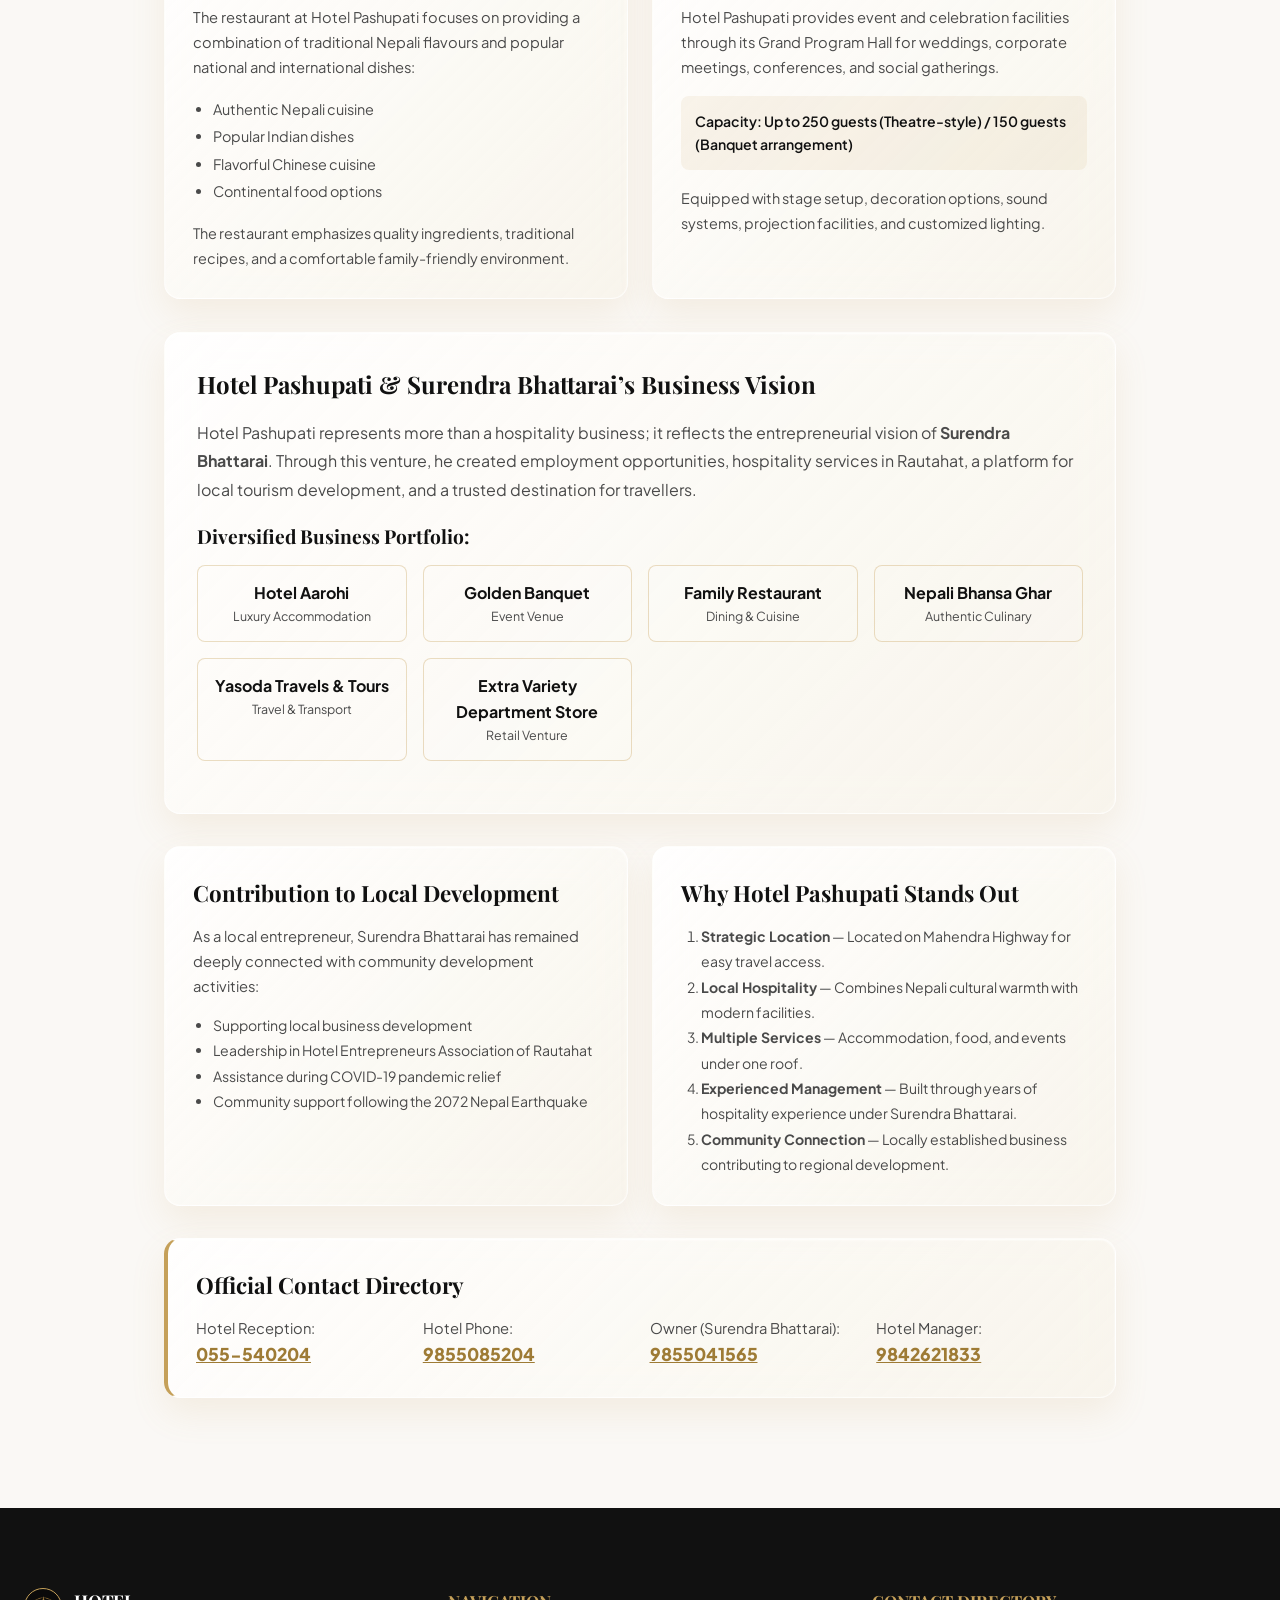
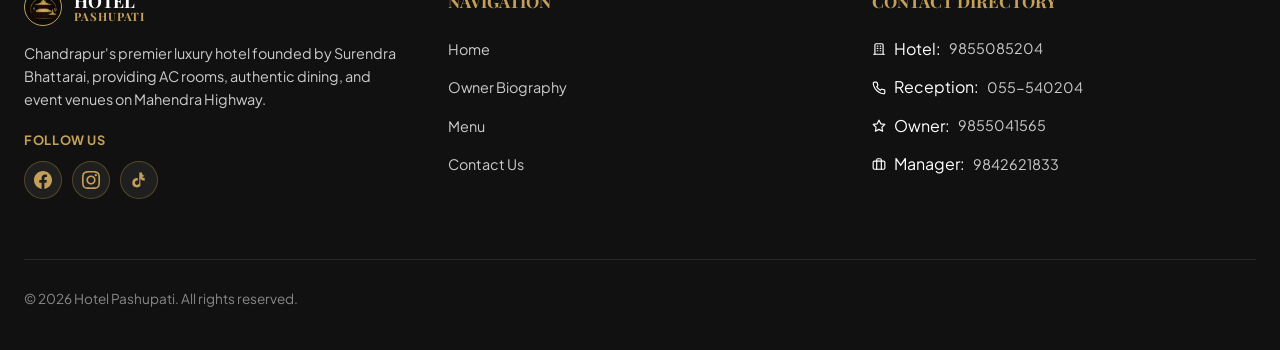
==== commit fcbaf6ad: "Optimize website loading, data rendering performance, font preloading, GPU acceleration, and add PWA" ====
--- a/about.html
+++ b/about.html
@@ -30,9 +30,12 @@
   <meta property="og:url" content="https://hotelpashupati.com.np/about.html" />
   <meta property="og:type" content="website" />
   
+  <link rel="dns-prefetch" href="https://fonts.googleapis.com" />
   <link rel="preconnect" href="https://fonts.googleapis.com" />
   <link rel="preconnect" href="https://fonts.gstatic.com" crossorigin />
-  <link rel="stylesheet" href="https://fonts.googleapis.com/css2?family=Cormorant+Garamond:ital,wght@0,400;0,600;0,700;1,400;1,600&family=Outfit:wght@300;400;500;600;700;800&family=Playfair+Display:ital,wght@0,400..900;1,400..900&family=Plus+Jakarta+Sans:wght@300;400;500;600;700;800&display=swap" />
+  <link rel="preload" as="style" href="https://fonts.googleapis.com/css2?family=Cormorant+Garamond:ital,wght@0,400;0,600;0,700;1,400;1,600&family=Outfit:wght@300;400;500;600;700;800&family=Playfair+Display:ital,wght@0,400..900;1,400..900&family=Plus+Jakarta+Sans:wght@300;400;500;600;700;800&display=swap" />
+  <link rel="stylesheet" href="https://fonts.googleapis.com/css2?family=Cormorant+Garamond:ital,wght@0,400;0,600;0,700;1,400;1,600&family=Outfit:wght@300;400;500;600;700;800&family=Playfair+Display:ital,wght@0,400..900;1,400..900&family=Plus+Jakarta+Sans:wght@300;400;500;600;700;800&display=swap" media="print" onload="this.media='all'" />
+  <noscript><link rel="stylesheet" href="https://fonts.googleapis.com/css2?family=Cormorant+Garamond:ital,wght@0,400;0,600;0,700;1,400;1,600&family=Outfit:wght@300;400;500;600;700;800&family=Playfair+Display:ital,wght@0,400..900;1,400..900&family=Plus+Jakarta+Sans:wght@300;400;500;600;700;800&display=swap" /></noscript>
   <link rel="stylesheet" href="style.css" />
   
   <script src="script.js" defer></script>
--- a/style.css
+++ b/style.css
@@ -1,8 +1,6 @@
 /* ==========================================================================
    HOTEL PASHUPATI - UNIFIED CAPSULE NAVIGATION & LIQUID GLASS UI
    ========================================================================== */
-
-@import url('https://fonts.googleapis.com/css2?family=Cormorant+Garamond:ital,wght@0,400;0,600;0,700;1,400;1,600&family=Outfit:wght@300;400;500;600;700;800&family=Playfair+Display:ital,wght@0,400..900;1,400..900&family=Plus+Jakarta+Sans:wght@300;400;500;600;700;800&display=swap');
 
 :root {
   /* 60% Background Tokens */
@@ -120,9 +118,11 @@
   position: relative;
   overflow: hidden;
   transition: var(--transition-smooth);
+  transform: translateZ(0);
+  will-change: transform;
 }
 .liquid-glass:hover {
-  transform: translateY(-6px);
+  transform: translateY(-6px) translateZ(0);
   border-color: var(--color-gold);
   box-shadow: 0 25px 50px rgba(197, 160, 89, 0.22);
 }
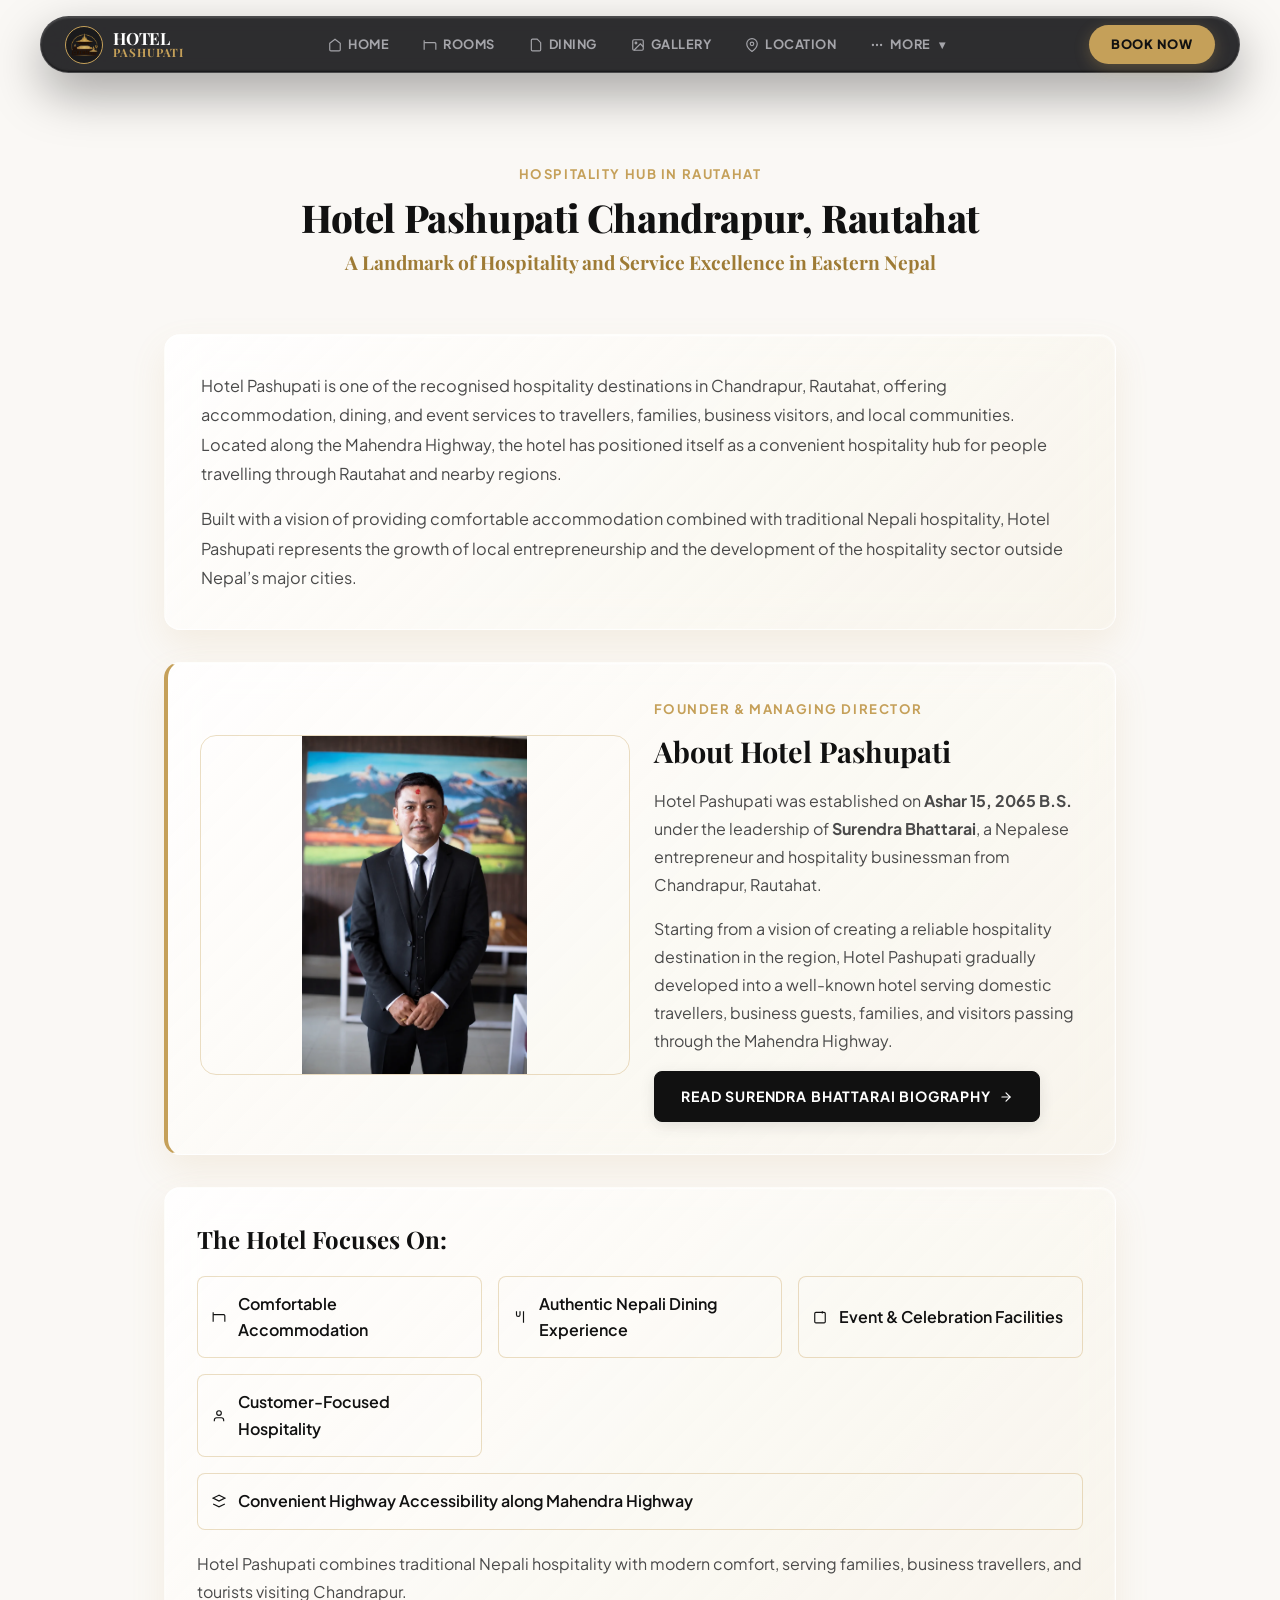
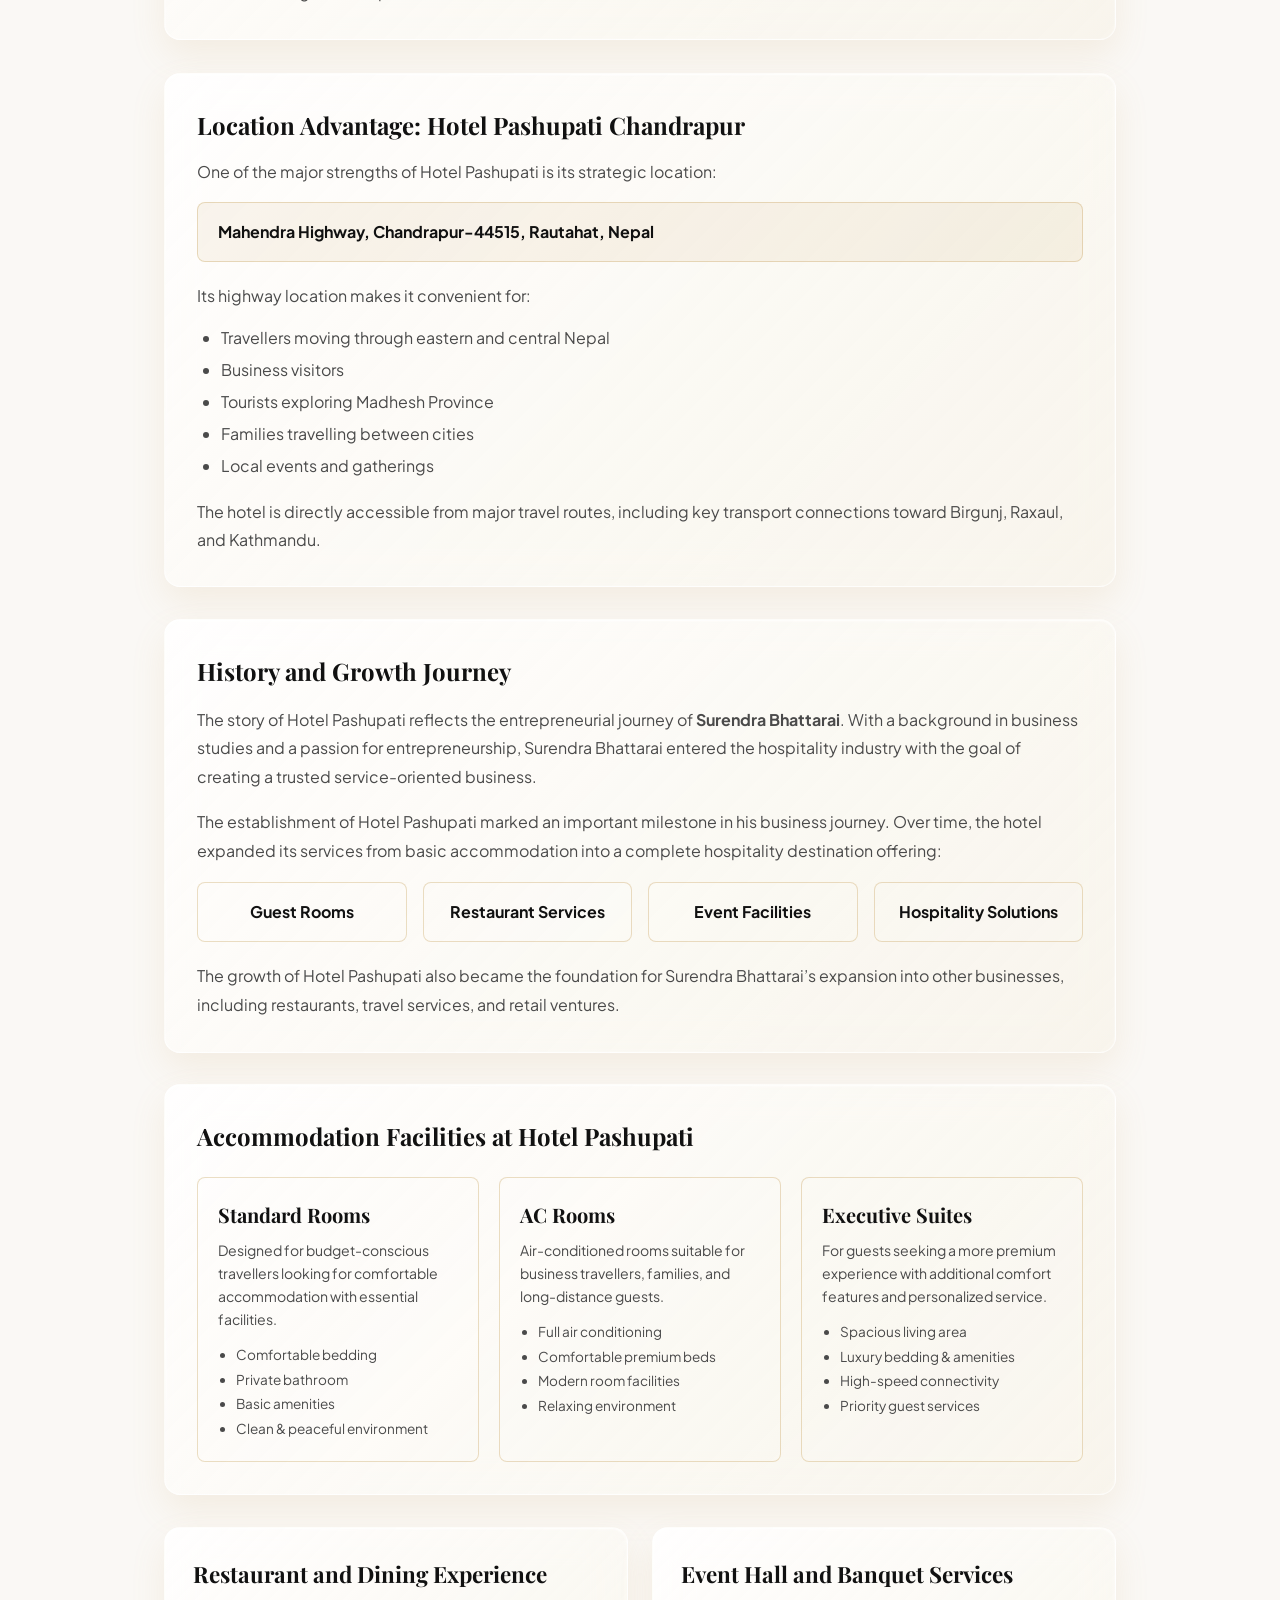
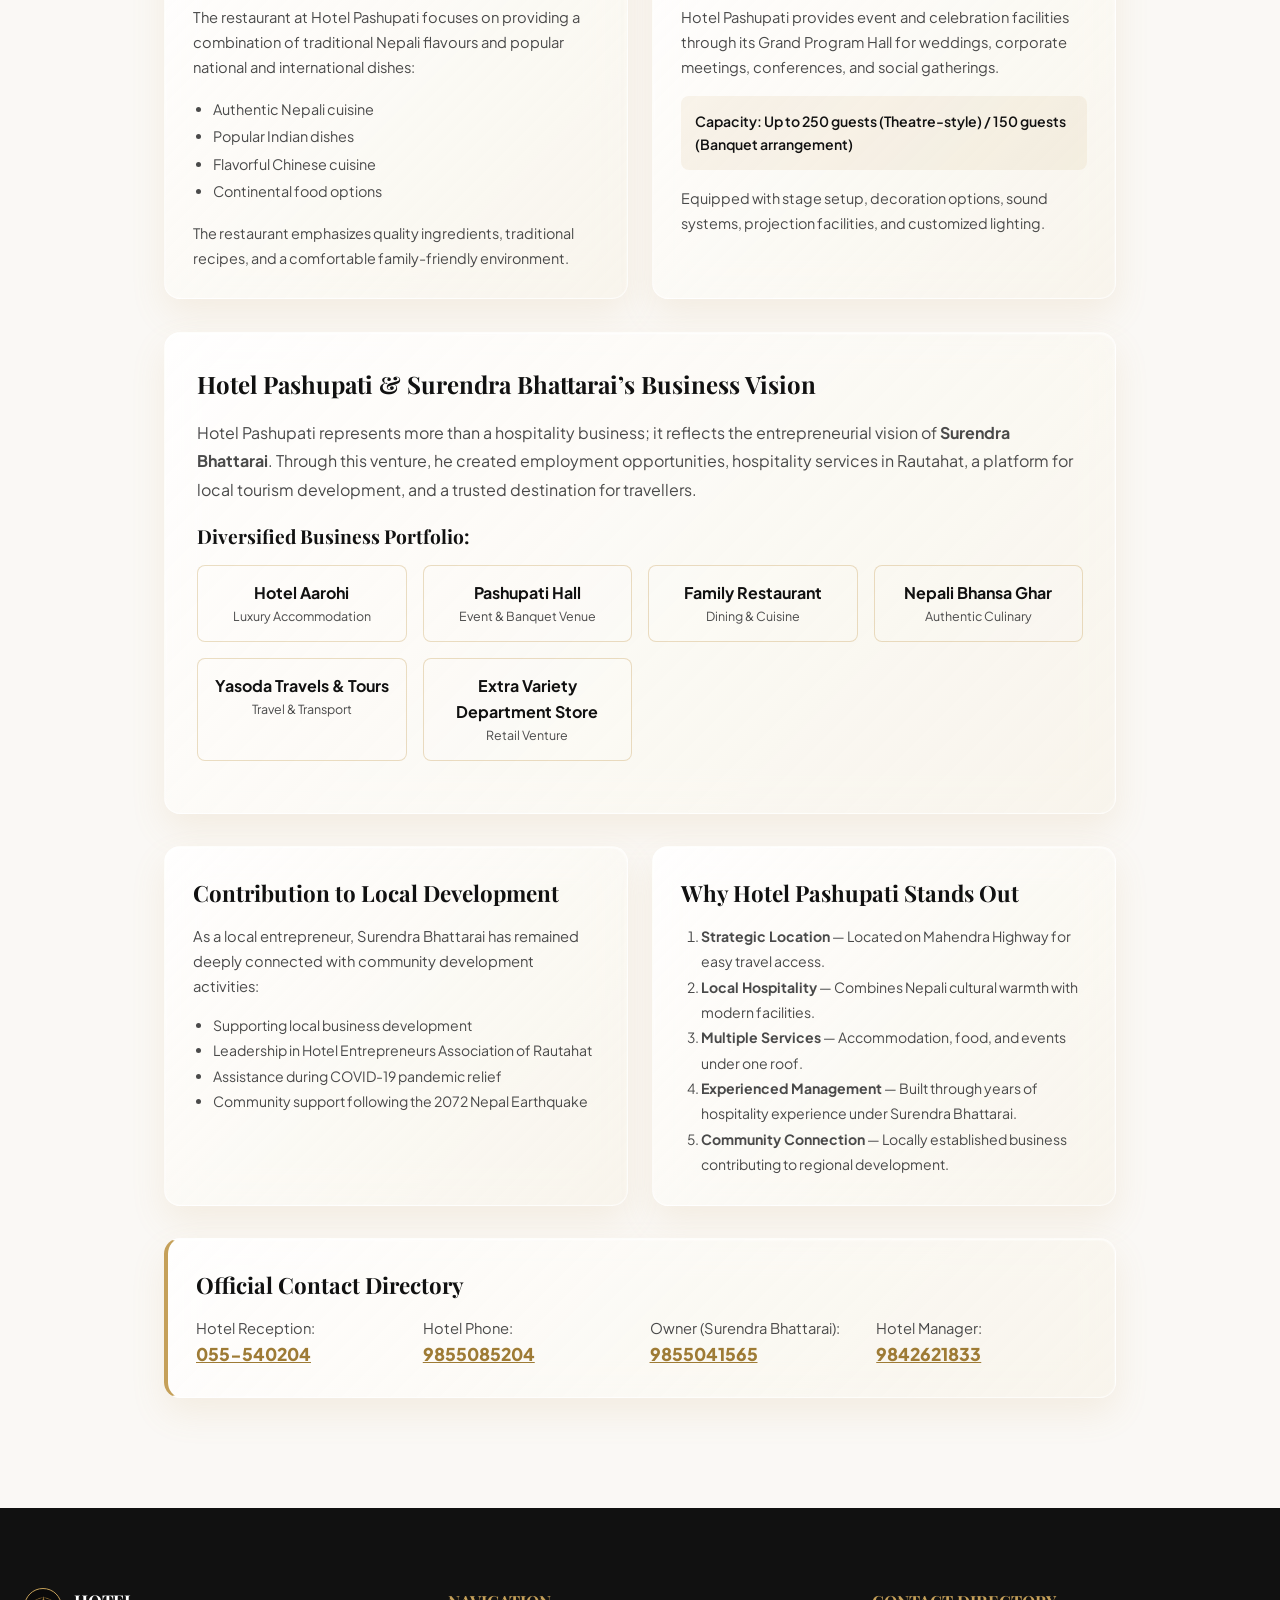
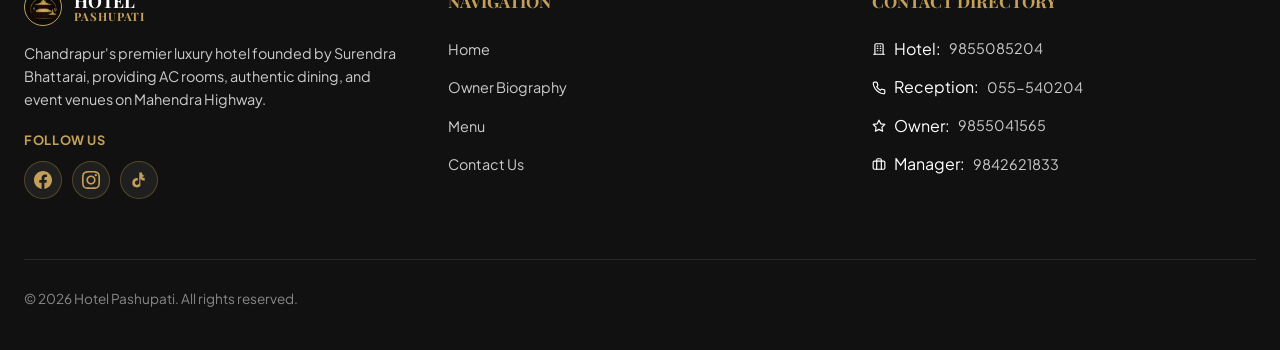
==== commit 6e22d422: "Refactor UI motion engine with ultra-smooth GPU acceleration, fix preloader zoom stutter, and update" ====
--- a/about.html
+++ b/about.html
@@ -62,47 +62,24 @@
           </a>
 
           <ul class="navlinks" id="primaryNav">
-            <li>
-              <a href="index.html">
-                <svg class="nav-svg-icon" viewBox="0 0 24 24" fill="none" stroke="currentColor" stroke-width="2" stroke-linecap="round" stroke-linejoin="round"><path d="M3 9l9-7 9 7v11a2 2 0 0 1-2 2H5a2 2 0 0 1-2-2z"></path><polyline points="9 22 9 12 15 12 15 22"></polyline></svg>
-                Home
+            <li><a href="index.html"><svg class="nav-svg-icon" viewBox="0 0 24 24" fill="none" stroke="currentColor" stroke-width="2"><path d="M3 9l9-7 9 7v11a2 2 0 0 1-2 2H5a2 2 0 0 1-2-2z"></path></svg>Home</a></li>
+            <li><a href="rooms.html"><svg class="nav-svg-icon" viewBox="0 0 24 24" fill="none" stroke="currentColor" stroke-width="2"><path d="M2 4v16"></path><path d="M2 8h18a2 2 0 0 1 2 2v10"></path></svg>Rooms</a></li>
+            <li><a href="menu.html"><svg class="nav-svg-icon" viewBox="0 0 24 24" fill="none" stroke="currentColor" stroke-width="2"><path d="M14 2H6a2 2 0 0 0-2 2v16a2 2 0 0 0 2 2h12a2 2 0 0 0 2-2V8z"></path></svg>Dining</a></li>
+            <li><a href="gallery.html"><svg class="nav-svg-icon" viewBox="0 0 24 24" fill="none" stroke="currentColor" stroke-width="2"><rect x="3" y="3" width="18" height="18" rx="2"/><circle cx="8.5" cy="8.5" r="1.5"/><polyline points="21 15 16 10 5 21"/></svg>Gallery</a></li>
+            <li><a href="location.html"><svg class="nav-svg-icon" viewBox="0 0 24 24" fill="none" stroke="currentColor" stroke-width="2"><path d="M21 10c0 7-9 13-9 13s-9-6-9-13a9 9 0 0 1 18 0z"/><circle cx="12" cy="10" r="3"/></svg>Location</a></li>
+            <li class="nav-dropdown">
+              <a href="#" class="nav-dropdown-trigger" onclick="return false;">
+                <svg class="nav-svg-icon" viewBox="0 0 24 24" fill="none" stroke="currentColor" stroke-width="2"><circle cx="12" cy="12" r="1"/><circle cx="19" cy="12" r="1"/><circle cx="5" cy="12" r="1"/></svg>
+                More <span class="dropdown-arrow">▾</span>
               </a>
-            </li>
-            <li>
-              <a href="owner.html">
-                <svg class="nav-svg-icon" viewBox="0 0 24 24" fill="none" stroke="currentColor" stroke-width="2" stroke-linecap="round" stroke-linejoin="round"><path d="M20 21v-2a4 4 0 0 0-4-4H8a4 4 0 0 0-4 4v2"></path><circle cx="12" cy="7" r="4"></circle></svg>
-                Owner
-              </a>
-            </li>
-            <li>
-              <a href="rooms.html">
-                <svg class="nav-svg-icon" viewBox="0 0 24 24" fill="none" stroke="currentColor" stroke-width="2" stroke-linecap="round" stroke-linejoin="round"><path d="M2 4v16"></path><path d="M2 8h18a2 2 0 0 1 2 2v10"></path><path d="M2 17h20"></path><path d="M6 8v9"></path></svg>
-                Rooms
-              </a>
-            </li>
-            <li>
-              <a href="menu.html">
-                <svg class="nav-svg-icon" viewBox="0 0 24 24" fill="none" stroke="currentColor" stroke-width="2" stroke-linecap="round" stroke-linejoin="round"><path d="M14 2H6a2 2 0 0 0-2 2v16a2 2 0 0 0 2 2h12a2 2 0 0 0 2-2V8z"></path><polyline points="14 2 14 8 20 8"></polyline><line x1="16" y1="13" x2="8" y2="13"></line><line x1="16" y1="17" x2="8" y2="17"></line></svg>
-                Menu
-              </a>
-            </li>
-            <li>
-              <a href="events.html">
-                <svg class="nav-svg-icon" viewBox="0 0 24 24" fill="none" stroke="currentColor" stroke-width="2" stroke-linecap="round" stroke-linejoin="round"><rect x="3" y="4" width="18" height="18" rx="2" ry="2"></rect><line x1="16" y1="2" x2="16" y2="6"></line><line x1="8" y1="2" x2="8" y2="6"></line><line x1="3" y1="10" x2="21" y2="10"></line></svg>
-                Events
-              </a>
-            </li>
-            <li>
-              <a href="about.html" class="active">
-                <svg class="nav-svg-icon" viewBox="0 0 24 24" fill="none" stroke="currentColor" stroke-width="2" stroke-linecap="round" stroke-linejoin="round"><circle cx="12" cy="12" r="10"></circle><line x1="12" y1="16" x2="12" y2="12"></line><line x1="12" y1="8" x2="12.01" y2="8"></line></svg>
-                About
-              </a>
-            </li>
-            <li>
-              <a href="contact.html">
-                <svg class="nav-svg-icon" viewBox="0 0 24 24" fill="none" stroke="currentColor" stroke-width="2" stroke-linecap="round" stroke-linejoin="round"><path d="M4 4h16c1.1 0 2 .9 2 2v12c0 1.1-.9 2-2 2H4c-1.1 0-2-.9-2-2V6c0-1.1.9-2 2-2z"></path><polyline points="22,6 12,13 2,6"></polyline></svg>
-                Contact
-              </a>
+              <div class="nav-dropdown-menu">
+                <a href="events.html"><svg class="nav-svg-icon" viewBox="0 0 24 24" fill="none" stroke="currentColor" stroke-width="2"><rect x="3" y="4" width="18" height="18" rx="2"></rect></svg>Events &amp; Halls</a>
+                <a href="reviews.html"><svg class="nav-svg-icon" viewBox="0 0 24 24" fill="none" stroke="currentColor" stroke-width="2"><path d="M12 2l3.09 6.26L22 9.27l-5 4.87 1.18 6.88L12 17.77l-6.18 3.25L7 14.14 2 9.27l6.91-1.01L12 2z"/></svg>Guest Reviews</a>
+                <a href="blog.html"><svg class="nav-svg-icon" viewBox="0 0 24 24" fill="none" stroke="currentColor" stroke-width="2"><path d="M4 19.5A2.5 2.5 0 0 1 6.5 17H20"/><path d="M6.5 2H20v20H6.5A2.5 2.5 0 0 1 4 19.5v-15A2.5 2.5 0 0 1 6.5 2z"/></svg>Travel Blog</a>
+                <a href="owner.html"><svg class="nav-svg-icon" viewBox="0 0 24 24" fill="none" stroke="currentColor" stroke-width="2"><path d="M20 21v-2a4 4 0 0 0-4-4H8a4 4 0 0 0-4 4v2"></path><circle cx="12" cy="7" r="4"></circle></svg>Owner Story</a>
+                <a href="about.html" class="active"><svg class="nav-svg-icon" viewBox="0 0 24 24" fill="none" stroke="currentColor" stroke-width="2"><circle cx="12" cy="12" r="10"></circle></svg>About Us</a>
+                <a href="contact.html"><svg class="nav-svg-icon" viewBox="0 0 24 24" fill="none" stroke="currentColor" stroke-width="2"><path d="M4 4h16c1.1 0 2 .9 2 2v12c0 1.1-.9 2-2 2H4c-1.1 0-2-.9-2-2V6c0-1.1.9-2 2-2z"></path></svg>Contact Us</a>
+              </div>
             </li>
           </ul>
 
@@ -314,8 +291,8 @@
             <div style="font-size:0.78rem; color:var(--text-secondary);">Luxury Accommodation</div>
           </div>
           <div style="background:rgba(255,255,255,0.05); border:1px solid var(--border-gold); padding:14px; border-radius:8px; text-align:center;">
-            <div style="font-weight:700; color:var(--color-black);">Golden Banquet</div>
-            <div style="font-size:0.78rem; color:var(--text-secondary);">Event Venue</div>
+            <div style="font-weight:700; color:var(--color-black);">Pashupati Hall</div>
+            <div style="font-size:0.78rem; color:var(--text-secondary);">Event & Banquet Venue</div>
           </div>
           <div style="background:rgba(255,255,255,0.05); border:1px solid var(--border-gold); padding:14px; border-radius:8px; text-align:center;">
             <div style="font-weight:700; color:var(--color-black);">Family Restaurant</div>
--- a/style.css
+++ b/style.css
@@ -47,9 +47,17 @@
   --radius-lg: 24px;
   --radius-full: 9999px;
 
+  /* Motion Engine & Ultra-Soft Easing Tokens */
+  --ease-out-expo: cubic-bezier(0.16, 1, 0.3, 1);
+  --ease-out-quint: cubic-bezier(0.22, 1, 0.36, 1);
+  --ease-soft-spring: cubic-bezier(0.34, 1.3, 0.64, 1);
+  --ease-in-out-smooth: cubic-bezier(0.65, 0, 0.35, 1);
+
   /* Transitions */
-  --transition-fast: 0.2s cubic-bezier(0.25, 0.46, 0.45, 0.94);
-  --transition-smooth: 0.4s cubic-bezier(0.16, 1, 0.3, 1);
+  --transition-fast: 0.25s var(--ease-out-quint);
+  --transition-smooth: 0.5s var(--ease-out-expo);
+  --transition-lux: 0.75s var(--ease-out-expo);
+  --transition-bounce: 0.45s var(--ease-soft-spring);
 }
 
 /* Base Resets */
@@ -117,14 +125,17 @@
     0 15px 35px rgba(197, 160, 89, 0.12);
   position: relative;
   overflow: hidden;
-  transition: var(--transition-smooth);
-  transform: translateZ(0);
-  will-change: transform;
+  transition: transform 0.55s var(--ease-out-expo), 
+              box-shadow 0.55s var(--ease-out-expo), 
+              border-color 0.4s var(--ease-out-expo);
+  transform: translate3d(0, 0, 0);
+  will-change: transform, box-shadow;
+  backface-visibility: hidden;
 }
 .liquid-glass:hover {
-  transform: translateY(-6px) translateZ(0);
+  transform: translate3d(0, -6px, 0);
   border-color: var(--color-gold);
-  box-shadow: 0 25px 50px rgba(197, 160, 89, 0.22);
+  box-shadow: 0 25px 50px rgba(197, 160, 89, 0.22), 0 0 25px rgba(197, 160, 89, 0.1);
 }
 
 /* ==========================================================================
@@ -272,7 +283,7 @@
 .navlinks {
   display: flex;
   align-items: center;
-  gap: 4px;
+  gap: 6px;
   list-style: none;
 }
 
@@ -281,13 +292,13 @@
   align-items: center;
   gap: 6px;
   font-family: var(--font-body);
-  font-size: 0.78rem;
+  font-size: 0.8rem;
   font-weight: 700;
   color: var(--text-nav-grey);
   text-decoration: none;
   text-transform: uppercase;
-  letter-spacing: 0.05em;
-  padding: 6px 12px;
+  letter-spacing: 0.04em;
+  padding: 7px 14px;
   border-radius: var(--radius-full);
   transition: var(--transition-fast);
   white-space: nowrap;
@@ -320,6 +331,94 @@
 }
 
 .navlinks a.active .nav-svg-icon {
+  stroke: #C5A059;
+}
+
+/* Luxury Dropdown Menu */
+.nav-dropdown {
+  position: relative;
+}
+
+.dropdown-arrow {
+  font-size: 0.72rem;
+  margin-left: 2px;
+  transition: transform 0.4s var(--ease-out-expo), color 0.3s ease;
+  display: inline-block;
+}
+
+.nav-dropdown:hover .dropdown-arrow {
+  transform: rotate(180deg);
+  color: var(--color-gold);
+}
+
+.nav-dropdown-menu {
+  position: absolute;
+  top: calc(100% + 12px);
+  right: 0;
+  min-width: 210px;
+  background: rgba(14, 18, 28, 0.97);
+  backdrop-filter: blur(28px);
+  -webkit-backdrop-filter: blur(28px);
+  border: 1px solid rgba(197, 160, 89, 0.35);
+  border-radius: 16px;
+  padding: 8px;
+  opacity: 0;
+  visibility: hidden;
+  transform: translate3d(0, 12px, 0) scale(0.96);
+  transition: opacity 0.4s var(--ease-out-expo), 
+              transform 0.4s var(--ease-out-expo), 
+              visibility 0.4s var(--ease-out-expo);
+  box-shadow: 0 20px 50px rgba(0, 0, 0, 0.75), 0 0 30px rgba(197, 160, 89, 0.15);
+  z-index: 1000;
+  display: flex;
+  flex-direction: column;
+  gap: 4px;
+  will-change: opacity, transform;
+}
+
+.nav-dropdown-menu::before {
+  content: '';
+  position: absolute;
+  top: -16px;
+  left: 0;
+  right: 0;
+  height: 16px;
+}
+
+.nav-dropdown:hover .nav-dropdown-menu,
+.nav-dropdown:focus-within .nav-dropdown-menu {
+  opacity: 1;
+  visibility: visible;
+  transform: translate3d(0, 0, 0) scale(1);
+}
+
+.nav-dropdown-menu a {
+  display: flex;
+  align-items: center;
+  gap: 10px;
+  padding: 10px 14px;
+  font-size: 0.82rem;
+  font-weight: 600;
+  color: #CBD5E1;
+  text-decoration: none;
+  text-transform: none;
+  letter-spacing: 0.01em;
+  border-radius: 10px;
+  transition: background 0.25s var(--ease-out-quint), 
+              color 0.25s var(--ease-out-quint), 
+              transform 0.3s var(--ease-out-expo);
+  white-space: nowrap;
+}
+
+.nav-dropdown-menu a:hover {
+  background: rgba(197, 160, 89, 0.15);
+  color: #F8FAFC;
+  transform: translate3d(4px, 0, 0);
+}
+
+.nav-dropdown-menu a .nav-svg-icon {
+  width: 15px;
+  height: 15px;
   stroke: #C5A059;
 }
 
@@ -410,7 +509,19 @@
   cursor: pointer;
   border: 1px solid transparent;
   outline: none;
-  transition: var(--transition-smooth);
+  transition: transform 0.4s var(--ease-out-expo), 
+              background-color 0.35s var(--ease-out-expo), 
+              color 0.35s var(--ease-out-expo), 
+              border-color 0.35s var(--ease-out-expo), 
+              box-shadow 0.4s var(--ease-out-expo);
+  transform: translate3d(0, 0, 0);
+  will-change: transform, box-shadow;
+  backface-visibility: hidden;
+}
+
+.btn:active {
+  transform: translate3d(0, 0, 0) scale(0.97);
+  transition-duration: 0.1s;
 }
 
 .btn-primary {
@@ -423,8 +534,8 @@
   background: var(--color-gold);
   color: var(--color-black);
   border-color: var(--color-gold);
-  transform: translateY(-2px);
-  box-shadow: 0 8px 25px rgba(197, 160, 89, 0.35);
+  transform: translate3d(0, -3px, 0);
+  box-shadow: 0 10px 25px rgba(197, 160, 89, 0.4);
 }
 
 .btn-outline {
@@ -437,7 +548,8 @@
   background: var(--color-black);
   color: #FFFFFF;
   border-color: var(--color-black);
-  transform: translateY(-2px);
+  transform: translate3d(0, -3px, 0);
+  box-shadow: 0 8px 20px rgba(0, 0, 0, 0.18);
 }
 
 /* ==========================================================================
@@ -669,18 +781,26 @@
   align-items: center;
   justify-content: center;
   cursor: pointer;
-  transition: all 0.3s ease;
+  transition: transform 0.4s var(--ease-out-expo), 
+              background 0.4s var(--ease-out-expo), 
+              box-shadow 0.4s var(--ease-out-expo);
   box-shadow: 0 4px 18px rgba(212, 175, 55, 0.35);
   text-transform: uppercase;
   letter-spacing: 0.06em;
   white-space: nowrap;
   width: 100%;
+  transform: translate3d(0, 0, 0);
+  will-change: transform, box-shadow;
+  backface-visibility: hidden;
 }
 
 .btn-liquid-booking:hover {
-  transform: translateY(-2px);
+  transform: translate3d(0, -3px, 0);
   background: linear-gradient(135deg, #F0C440 0%, #D4AF37 100%);
-  box-shadow: 0 8px 25px rgba(212, 175, 55, 0.55);
+  box-shadow: 0 10px 28px rgba(212, 175, 55, 0.55), 0 0 15px rgba(240, 196, 64, 0.3);
+}
+.btn-liquid-booking:active {
+  transform: translate3d(0, 0, 0) scale(0.97);
 }
 
 /* Stats Section */
@@ -697,14 +817,35 @@
 .stat-card {
   padding: 32px 24px;
   text-align: center;
+  display: flex;
+  flex-direction: column;
+  align-items: center;
+  justify-content: center;
+  min-height: 140px;
+  box-sizing: border-box;
 }
 .stat-number {
   font-family: var(--font-heading);
-  font-size: 3rem;
+  font-size: clamp(2.4rem, 4vw, 3rem);
   font-weight: 800;
   color: var(--color-gold-dark);
-  line-height: 1;
+  line-height: 1.1;
   margin-bottom: 8px;
+  font-variant-numeric: tabular-nums;
+  display: inline-flex;
+  align-items: baseline;
+  justify-content: center;
+  min-width: 140px;
+  height: 52px;
+  transition: transform 0.3s ease, text-shadow 0.3s ease;
+}
+.stat-number.counter-done {
+  animation: goldPulseFinish 0.6s cubic-bezier(0.16, 1, 0.3, 1);
+}
+@keyframes goldPulseFinish {
+  0% { transform: scale(1); }
+  50% { transform: scale(1.08); text-shadow: 0 0 20px rgba(197, 160, 89, 0.5); }
+  100% { transform: scale(1); }
 }
 .stat-label {
   font-size: 0.88rem;
@@ -1091,13 +1232,15 @@
   height: 100%;
   background: rgba(17, 17, 17, 0.92);
   backdrop-filter: blur(20px);
+  -webkit-backdrop-filter: blur(20px);
   z-index: 9999;
   display: flex;
   align-items: center;
   justify-content: center;
   opacity: 0;
   pointer-events: none;
-  transition: opacity 0.3s ease;
+  transition: opacity 0.4s var(--ease-out-expo);
+  will-change: opacity;
 }
 .lightbox.open {
   opacity: 1;
@@ -1107,8 +1250,14 @@
   max-width: 85vw;
   max-height: 85vh;
   border-radius: var(--radius-md);
-  box-shadow: 0 20px 60px rgba(0,0,0,0.5);
+  box-shadow: 0 20px 60px rgba(0,0,0,0.6), 0 0 35px rgba(197, 160, 89, 0.2);
   border: 1px solid var(--color-gold);
+  transform: translate3d(0, 16px, 0) scale(0.92);
+  transition: transform 0.45s var(--ease-out-expo);
+  will-change: transform;
+}
+.lightbox.open .lightbox-img {
+  transform: translate3d(0, 0, 0) scale(1);
 }
 .lightbox-close, .lightbox-prev, .lightbox-next {
   position: absolute;
@@ -1123,7 +1272,10 @@
   align-items: center;
   justify-content: center;
   cursor: pointer;
-  transition: var(--transition-fast);
+  transition: transform 0.35s var(--ease-out-expo), 
+              background-color 0.3s ease, 
+              color 0.3s ease;
+  will-change: transform;
 }
 .lightbox-close { top: 30px; right: 30px; }
 .lightbox-prev { left: 30px; }
@@ -1131,6 +1283,7 @@
 .lightbox-close:hover, .lightbox-prev:hover, .lightbox-next:hover {
   background: var(--color-black);
   color: #FFFFFF;
+  transform: scale(1.1);
 }
 
 /* ==========================================================================
@@ -1145,18 +1298,34 @@
   flex-wrap: wrap;
 }
 
+/* Verified Google Business Reviews Section (60-30-10 Luxury Theme) */
+#reviews {
+  background: var(--bg-secondary);
+  position: relative;
+  padding: 80px 0;
+}
+
+.review-rating-summary {
+  display: flex;
+  align-items: center;
+  justify-content: center;
+  gap: 16px;
+  margin-bottom: 24px;
+  flex-wrap: wrap;
+}
+
 .google-badge {
   display: inline-flex;
   align-items: center;
   gap: 10px;
-  padding: 10px 22px;
-  border-radius: var(--radius-full);
+  padding: 8px 20px;
+  border-radius: 30px;
   background: #FFFFFF;
-  border: 1px solid var(--border-gold);
-  font-weight: 700;
-  font-size: 0.92rem;
+  border: 1.5px solid var(--border-gold);
+  font-weight: 700;
+  font-size: 0.9rem;
   color: var(--color-black);
-  box-shadow: 0 4px 15px rgba(0, 0, 0, 0.05);
+  box-shadow: 0 4px 15px rgba(197, 160, 89, 0.15);
 }
 
 .stars-rating-summary {
@@ -1166,12 +1335,32 @@
   filter: drop-shadow(0 2px 4px rgba(255, 184, 0, 0.3));
 }
 
-/* Testimonial Carousel Container */
+/* Centered Half Line Divider */
+.half-line-divider {
+  width: 240px;
+  height: 1.5px;
+  background: linear-gradient(90deg, transparent 0%, var(--color-gold) 50%, transparent 100%);
+  margin: 24px auto;
+  opacity: 0.7;
+}
+
+/* Flanked Review Container (< review >) */
+.review-flank-wrapper {
+  display: flex;
+  align-items: center;
+  justify-content: center;
+  gap: 20px;
+  max-width: 980px;
+  margin: 0 auto;
+  position: relative;
+}
+
 .testimonial-carousel {
   position: relative;
-  max-width: 820px;
+  flex-grow: 1;
+  max-width: 780px;
   width: 100%;
-  margin: 0 auto;
+  margin: 0;
   overflow: hidden;
   box-sizing: border-box;
   padding: 10px 0;
@@ -1188,7 +1377,7 @@
   min-width: 100%;
   max-width: 100%;
   box-sizing: border-box;
-  padding: 12px 20px;
+  padding: 8px 16px;
   background: transparent !important;
   border: none !important;
   border-radius: 0 !important;
@@ -1207,23 +1396,23 @@
   flex-direction: column;
   align-items: center;
   gap: 8px;
-  margin-bottom: 10px;
+  margin-bottom: 12px;
 }
 
 .review-avatar {
-  width: 54px;
-  height: 54px;
+  width: 56px;
+  height: 56px;
   border-radius: 50%;
-  background: linear-gradient(135deg, #111111 0%, #222226 100%);
-  color: var(--color-gold);
-  font-family: var(--font-accent);
+  background: linear-gradient(135deg, #111111 0%, #2A251B 100%);
+  color: #E8D3A2;
+  font-family: var(--font-heading);
   font-weight: 800;
-  font-size: 1.3rem;
+  font-size: 1.35rem;
   display: flex;
   align-items: center;
   justify-content: center;
   border: 2px solid var(--color-gold);
-  box-shadow: 0 4px 16px rgba(197, 160, 89, 0.25);
+  box-shadow: 0 4px 16px rgba(197, 160, 89, 0.3);
   flex-shrink: 0;
 }
 
@@ -1232,9 +1421,9 @@
 }
 
 .review-author {
-  font-family: var(--font-accent);
-  font-weight: 800;
-  font-size: 1.2rem;
+  font-family: var(--font-heading);
+  font-weight: 700;
+  font-size: 1.25rem;
   color: var(--color-black);
   letter-spacing: -0.01em;
   margin-bottom: 2px;
@@ -1243,7 +1432,7 @@
 .review-badge-tag {
   font-size: 0.82rem;
   color: var(--color-gold-dark);
-  font-weight: 600;
+  font-weight: 700;
   font-family: var(--font-body);
 }
 
@@ -1251,8 +1440,8 @@
   display: flex;
   align-items: center;
   justify-content: center;
-  gap: 12px;
-  margin-bottom: 12px;
+  gap: 10px;
+  margin-bottom: 14px;
 }
 
 .star-icons {
@@ -1267,10 +1456,10 @@
   font-family: 'Plus Jakarta Sans', -apple-system, BlinkMacSystemFont, sans-serif;
   font-size: clamp(1.02rem, 1.7vw, 1.18rem);
   color: #2D2D32;
-  line-height: 1.7;
-  margin-bottom: 14px;
+  line-height: 1.75;
+  margin-bottom: 16px;
   font-style: normal;
-  max-width: 740px;
+  max-width: 720px;
   font-weight: 500;
   letter-spacing: -0.01em;
   position: relative;
@@ -1279,10 +1468,10 @@
 .review-text::before {
   content: '“';
   font-family: 'Cormorant Garamond', Georgia, serif;
-  font-size: 2rem;
+  font-size: 2.2rem;
   color: var(--color-gold);
   line-height: 0;
-  vertical-align: -0.35rem;
+  vertical-align: -0.4rem;
   margin-right: 4px;
   font-weight: 700;
 }
@@ -1290,10 +1479,10 @@
 .review-text::after {
   content: '”';
   font-family: 'Cormorant Garamond', Georgia, serif;
-  font-size: 2rem;
+  font-size: 2.2rem;
   color: var(--color-gold);
   line-height: 0;
-  vertical-align: -0.35rem;
+  vertical-align: -0.4rem;
   margin-left: 4px;
   font-weight: 700;
 }
@@ -1305,10 +1494,10 @@
   align-items: center;
   justify-content: center;
   gap: 18px;
-  border-top: 1px solid rgba(197, 160, 89, 0.25);
-  padding-top: 12px;
+  border-top: 1px dashed rgba(197, 160, 89, 0.3);
+  padding-top: 14px;
   width: 100%;
-  max-width: 400px;
+  max-width: 420px;
   font-family: var(--font-body);
 }
 
@@ -1325,26 +1514,62 @@
   display: flex;
   align-items: center;
   justify-content: center;
-  gap: 14px;
-  margin-top: 16px;
-  margin-bottom: 12px;
+  gap: 16px;
+  margin-top: 24px;
+  margin-bottom: 20px;
 }
 
 .testimonial-nav-btn {
-  width: 44px;
-  height: 44px;
+  width: 48px;
+  height: 48px;
   border-radius: 50%;
-  border: 1px solid var(--border-gold, #C5A059);
-  background: rgba(255, 255, 255, 0.7);
+  border: 1.5px solid var(--color-gold);
+  background: rgba(197, 160, 89, 0.1);
   backdrop-filter: blur(8px);
   -webkit-backdrop-filter: blur(8px);
-  color: var(--color-black, #111111);
+  color: var(--color-gold-dark);
   display: flex;
   align-items: center;
   justify-content: center;
   cursor: pointer;
-  transition: all 0.25s cubic-bezier(0.16, 1, 0.3, 1);
-  box-shadow: 0 2px 8px rgba(0, 0, 0, 0.04);
+  transition: all 0.3s cubic-bezier(0.16, 1, 0.3, 1);
+  box-shadow: 0 4px 12px rgba(197, 160, 89, 0.15);
+}
+
+.testimonial-nav-btn:hover {
+  background: var(--color-gold);
+  color: #FFFFFF !important;
+  transform: translateY(-2px);
+  box-shadow: 0 8px 25px rgba(197, 160, 89, 0.38);
+}
+
+.testimonial-nav-btn svg {
+  width: 20px;
+  height: 20px;
+  stroke-width: 2.2;
+}
+
+.testimonial-dots {
+  display: flex;
+  justify-content: center;
+  align-items: center;
+  gap: 8px;
+  margin-top: 12px;
+}
+
+.testimonial-dots .dot {
+  width: 10px;
+  height: 10px;
+  border-radius: 50%;
+  background: rgba(197, 160, 89, 0.3);
+  cursor: pointer;
+  transition: all 0.3s ease;
+}
+
+.testimonial-dots .dot.active {
+  width: 24px;
+  border-radius: 12px;
+  background: var(--color-gold);
 }
 
 .testimonial-nav-btn:hover {
@@ -1420,7 +1645,9 @@
   align-items: center;
   justify-content: center;
   flex-shrink: 0;
-  transition: transform 0.3s ease, background-color 0.3s ease, color 0.3s ease;
+  transition: transform 0.45s var(--ease-out-expo), 
+              background-color 0.35s ease, 
+              color 0.35s ease;
 }
 
 .faq-item.active .faq-icon {
@@ -1432,16 +1659,20 @@
 .faq-answer {
   max-height: 0;
   overflow: hidden;
-  transition: max-height 0.4s cubic-bezier(0.16, 1, 0.3, 1), padding 0.4s ease;
+  transition: max-height 0.5s var(--ease-out-expo), 
+              padding 0.5s var(--ease-out-expo), 
+              opacity 0.4s var(--ease-out-expo);
   padding: 0 24px;
   color: var(--text-secondary);
   font-size: 0.98rem;
   line-height: 1.7;
+  opacity: 0;
 }
 
 .faq-item.active .faq-answer {
   max-height: 300px;
   padding: 0 24px 20px 24px;
+  opacity: 1;
 }
 
 /* Liquid Glass Cart Drawer */
@@ -1456,16 +1687,17 @@
   backdrop-filter: var(--nav-blur);
   -webkit-backdrop-filter: var(--nav-blur);
   border-left: 1px solid var(--border-gold);
-  box-shadow: -20px 0 60px rgba(0,0,0,0.15);
+  box-shadow: -20px 0 60px rgba(0,0,0,0.25);
   z-index: 9998;
-  transform: translateX(100%);
-  transition: transform 0.4s var(--transition-smooth);
+  transform: translate3d(100%, 0, 0);
+  transition: transform 0.5s var(--ease-out-expo);
   padding: 32px;
   display: flex;
   flex-direction: column;
+  will-change: transform;
 }
 .cart-modal.open {
-  transform: translateX(0);
+  transform: translate3d(0, 0, 0);
 }
 .cart-header {
   display: flex;
@@ -1501,25 +1733,53 @@
   align-items: center;
   gap: 10px;
   opacity: 0;
-  transform: translateY(16px);
-  transition: var(--transition-smooth);
-  box-shadow: 0 10px 30px rgba(0,0,0,0.15);
+  transform: translate3d(0, 20px, 0);
+  transition: opacity 0.5s var(--ease-out-expo), 
+              transform 0.5s var(--ease-out-expo);
+  box-shadow: 0 10px 30px rgba(0,0,0,0.25);
+  will-change: opacity, transform;
 }
 .toast.showing {
   opacity: 1;
-  transform: translateY(0);
-}
-
-/* Soft Clean Reveal Animation */
+  transform: translate3d(0, 0, 0);
+}
+
+/* Silk-Soft Scroll Reveal Motion Engine */
 .reveal {
   opacity: 0;
-  transform: translateY(12px);
-  transition: opacity 0.5s ease-out, transform 0.5s ease-out;
+  transform: translate3d(0, 24px, 0) scale(0.985);
+  transition: opacity 0.75s var(--ease-out-expo), 
+              transform 0.75s var(--ease-out-expo), 
+              filter 0.75s var(--ease-out-expo);
+  will-change: opacity, transform, filter;
+  backface-visibility: hidden;
+  filter: blur(4px);
 }
 
 .reveal.in-view {
   opacity: 1;
-  transform: translateY(0);
+  transform: translate3d(0, 0, 0) scale(1);
+  filter: blur(0);
+}
+
+/* Staggered Delay Helpers for Soft Cascading Entrance */
+.reveal-delay-1, .reveal:nth-child(1) { transition-delay: 0.04s; }
+.reveal-delay-2, .reveal:nth-child(2) { transition-delay: 0.1s; }
+.reveal-delay-3, .reveal:nth-child(3) { transition-delay: 0.16s; }
+.reveal-delay-4, .reveal:nth-child(4) { transition-delay: 0.22s; }
+.reveal-delay-5, .reveal:nth-child(5) { transition-delay: 0.28s; }
+.reveal-delay-6, .reveal:nth-child(6) { transition-delay: 0.34s; }
+
+/* Scale Reveal Variant */
+.reveal-scale {
+  opacity: 0;
+  transform: translate3d(0, 16px, 0) scale(0.94);
+  transition: opacity 0.7s var(--ease-out-expo), transform 0.7s var(--ease-out-expo);
+  will-change: opacity, transform;
+}
+.reveal-scale.in-view {
+  opacity: 1;
+  transform: translate3d(0, 0, 0) scale(1);
 }
 
 /* ==========================================================================
@@ -1552,6 +1812,9 @@
   align-items: center;
   justify-content: center;
   overflow: hidden;
+  transform: translate3d(0, 0, 0);
+  will-change: transform, opacity, clip-path;
+  backface-visibility: hidden;
 
   /* ONE SINGLE CONTINUOUS INSIDE-OUT CENTER RECTANGLE PORTAL MORPH */
   clip-path: polygon(
@@ -1566,9 +1829,9 @@
     100% 100%, 
     100% 0%
   );
-  transition: clip-path 0.9s cubic-bezier(0.77, 0, 0.175, 1), 
-              opacity 0.4s ease 0.6s,
-              visibility 0.4s ease 0.6s;
+  transition: clip-path 0.85s var(--ease-out-expo), 
+              opacity 0.5s var(--ease-out-expo) 0.4s,
+              visibility 0.5s var(--ease-out-expo) 0.4s;
 }
 
 .page-loader-overlay.solid-cover {
@@ -1591,12 +1854,12 @@
   clip-path: polygon(
     0% 0%, 
     0% 100%, 
-    -20vw 100%, 
-    -20vw -20vh, 
-    120vw -20vh, 
-    120vw 120vh, 
-    -20vw 120vh, 
-    -20vw 100%, 
+    -25vw 100%, 
+    -25vw -25vh, 
+    125vw -25vh, 
+    125vw 125vh, 
+    -25vw 125vh, 
+    -25vw 100%, 
     100% 100%, 
     100% 0%
   );
@@ -1608,8 +1871,8 @@
 .page-loader-overlay.inside-out-expand .loader-stage,
 .page-loader-overlay.loaded .loader-stage {
   opacity: 0;
-  transform: scale(1.1);
-  transition: opacity 0.4s ease, transform 0.6s ease;
+  transform: translate3d(0, 0, 0) scale(1.12);
+  transition: opacity 0.5s var(--ease-out-expo), transform 0.75s var(--ease-out-expo);
 }
 
 /* Viewfinder Frame Stage */
@@ -1621,7 +1884,8 @@
   justify-content: center;
   width: 100%;
   height: 100vh;
-  transition: opacity 0.3s ease, transform 0.5s ease;
+  transition: opacity 0.4s var(--ease-out-expo), transform 0.6s var(--ease-out-expo);
+  will-change: opacity, transform;
 }
 
 /* Square Viewfinder Frame (240x240px) */
@@ -1635,15 +1899,17 @@
   align-items: center;
   justify-content: center;
   opacity: 0;
-  transform: scale(0.95);
+  transform: translate3d(0, 0, 0) scale(0.96);
   overflow: hidden;
-  transition: opacity 0.4s cubic-bezier(0.16, 1, 0.3, 1), 
-              transform 0.4s cubic-bezier(0.16, 1, 0.3, 1);
+  transition: opacity 0.5s var(--ease-out-expo), 
+              transform 0.6s var(--ease-out-expo);
+  will-change: opacity, transform;
+  backface-visibility: hidden;
 }
 
 .viewfinder-frame.active {
   opacity: 1;
-  transform: scale(1);
+  transform: translate3d(0, 0, 0) scale(1);
 }
 
 /* Fading Black Background Overlay for Apple Capsule Zoom */
@@ -1653,7 +1919,7 @@
   background-color: #000000;
   opacity: 0;
   z-index: 1;
-  transition: opacity 0.28s cubic-bezier(0.16, 1, 0.3, 1);
+  transition: opacity 0.35s var(--ease-out-expo);
 }
 
 /* Base Faint Rectangle Border (1px hairline) */
@@ -1680,7 +1946,7 @@
   stroke-linecap: square;
   stroke-dasharray: 960;
   stroke-dashoffset: 960;
-  transition: stroke-dashoffset 0.06s linear;
+  /* Removed CSS transition on stroke-dashoffset so requestAnimationFrame updates 100% smoothly without CSS transition fighting */
   filter: drop-shadow(0 0 2px rgba(42, 42, 42, 0.3));
 }
 
@@ -1691,13 +1957,14 @@
   overflow: visible;
   position: relative;
   z-index: 3;
-  transition: transform 0.2s ease;
+  transition: transform 0.35s var(--ease-out-expo);
+  will-change: transform;
 }
 
 .temple-full-svg {
   fill: #2A2A2A;
   opacity: 0.95;
-  transition: fill 0.25s ease;
+  transition: fill 0.35s ease;
 }
 
 /* APPLE CAPSULE-IN ZOOM EFFECT AT 100% */
@@ -1706,9 +1973,9 @@
 }
 
 .page-loader-overlay.hyper-zoom .viewfinder-frame {
-  transform: scale(65) translateZ(0) !important;
+  transform: translate3d(0, 0, 0) scale(45) !important;
   opacity: 0 !important;
-  transition: transform 0.85s cubic-bezier(0.7, 0, 0.84, 0), opacity 0.85s ease !important;
+  transition: transform 0.85s var(--ease-out-expo), opacity 0.85s var(--ease-out-expo) !important;
 }
 
 /* Tagline below Viewfinder Frame (HOTEL PASHUPATI) */
@@ -1720,13 +1987,14 @@
   letter-spacing: 0.28em;
   text-transform: uppercase;
   opacity: 0;
-  transform: translateY(8px);
-  transition: opacity 0.4s ease 0.3s, transform 0.4s ease 0.3s;
+  transform: translate3d(0, 8px, 0);
+  transition: opacity 0.45s var(--ease-out-expo) 0.2s, transform 0.45s var(--ease-out-expo) 0.2s;
+  will-change: opacity, transform;
 }
 
 .loader-tagline.active {
   opacity: 1;
-  transform: translateY(0);
+  transform: translate3d(0, 0, 0);
 }
 
 /* Vending / Slot Machine "Gambling System" Percentage Counter (No Box Border) */
@@ -1741,7 +2009,7 @@
   letter-spacing: 0.05em;
   text-transform: uppercase;
   opacity: 0;
-  transition: opacity 0.4s ease 0.3s;
+  transition: opacity 0.45s var(--ease-out-expo) 0.2s;
   padding: 4px 12px;
 }
 
@@ -1766,7 +2034,9 @@
   display: flex;
   flex-direction: column;
   align-items: center;
-  transition: transform 0.08s cubic-bezier(0.2, 0.9, 0.3, 1);
+  will-change: transform;
+  backface-visibility: hidden;
+  /* Removed CSS transition so JS requestAnimationFrame updates transform smoothly without CSS transition fighting */
 }
 
 .slot-reel span {
@@ -1912,11 +2182,11 @@
   width: 100vw;
   max-width: 100%;
   height: 64px;
-  background: rgba(14, 14, 18, 0.98) !important;
-  backdrop-filter: blur(28px) !important;
-  -webkit-backdrop-filter: blur(28px) !important;
-  border-top: 1px solid rgba(212, 175, 55, 0.35) !important;
-  box-shadow: 0 -10px 30px rgba(0, 0, 0, 0.85) !important;
+  background: #0E0E12 !important;
+  backdrop-filter: none !important;
+  -webkit-backdrop-filter: none !important;
+  border-top: 1.5px solid var(--border-gold) !important;
+  box-shadow: 0 -6px 24px rgba(0, 0, 0, 0.95) !important;
   z-index: 999999 !important;
   align-items: center;
   justify-content: space-around;
@@ -1926,7 +2196,10 @@
 
 @media (max-width: 768px) {
   body {
-    padding-bottom: 74px !important;
+    padding-bottom: 0 !important;
+  }
+  footer {
+    padding-bottom: 96px !important;
   }
   .mobile-app-dock {
     display: flex !important;
@@ -1997,26 +2270,41 @@
   stroke: #D4AF37 !important;
 }
 
-/* Bottom Sheet Styling for Booking Modal on Mobile */
+/* Full Mobile Screen Styling for Booking Modal */
 @media (max-width: 768px) {
   .booking-modal-overlay {
-    align-items: flex-end !important;
+    align-items: stretch !important;
     padding: 0 !important;
+    z-index: 10000000 !important; /* Higher than mobile bottom dock bar */
   }
 
   .booking-modal-card {
-    width: 100% !important;
-    max-width: 100% !important;
-    max-height: 90vh !important;
-    border-radius: 24px 24px 0 0 !important;
-    padding: 22px 18px 30px 18px !important;
+    width: 100vw !important;
+    max-width: 100vw !important;
+    height: 100vh !important;
+    max-height: 100vh !important;
+    border-radius: 0 !important;
+    padding: 24px 20px 60px 20px !important;
     margin: 0 !important;
     box-sizing: border-box !important;
-    border-left: none !important;
-    border-right: none !important;
-    border-bottom: none !important;
-    box-shadow: 0 -15px 40px rgba(0, 0, 0, 0.9) !important;
+    border: none !important;
+    box-shadow: none !important;
     overflow-x: hidden !important;
+    overflow-y: auto !important;
+    -webkit-overflow-scrolling: touch !important;
+  }
+
+  .booking-modal-card::-webkit-scrollbar {
+    width: 4px !important;
+  }
+
+  .booking-modal-card::-webkit-scrollbar-track {
+    background: transparent !important;
+  }
+
+  .booking-modal-card::-webkit-scrollbar-thumb {
+    background: var(--color-gold) !important;
+    border-radius: 4px !important;
   }
 
   /* Sheet Drag Handle Indicator */
@@ -2046,8 +2334,7 @@
 }
 
 /* Breakpoint Media Queries */
-/* Breakpoint Media Queries */
-@media (max-width: 1140px) {
+@media (max-width: 1240px) {
   .navlinks {
     display: none;
   }
@@ -2057,44 +2344,52 @@
   }
 
   .navlinks.active {
-    display: flex;
-    position: fixed;
-    top: 75px;
-    right: 14px;
-    left: 14px;
-    background: rgba(14, 14, 18, 0.98);
-    backdrop-filter: blur(32px);
-    -webkit-backdrop-filter: blur(32px);
-    border: 1px solid rgba(212, 175, 55, 0.4);
-    border-radius: 20px;
-    flex-direction: column;
-    padding: 22px 18px;
-    gap: 10px;
-    box-shadow: 0 25px 70px rgba(0, 0, 0, 0.85), 0 0 40px rgba(212, 175, 55, 0.22);
-    z-index: 999;
-    max-height: calc(100vh - 100px);
-    overflow-y: auto;
+    display: flex !important;
+    position: fixed !important;
+    top: 75px !important;
+    right: 18px !important;
+    left: 18px !important;
+    max-width: 320px !important;
+    margin: 0 auto !important;
+    background: rgba(14, 14, 18, 0.98) !important;
+    backdrop-filter: blur(32px) !important;
+    -webkit-backdrop-filter: blur(32px) !important;
+    border: 1.5px solid rgba(212, 175, 55, 0.4) !important;
+    border-radius: 20px !important;
+    flex-direction: column !important;
+    align-items: stretch !important;
+    padding: 20px 16px !important;
+    gap: 8px !important;
+    box-shadow: 0 25px 70px rgba(0, 0, 0, 0.85), 0 0 40px rgba(212, 175, 55, 0.22) !important;
+    z-index: 99999 !important;
+    max-height: calc(100vh - 100px) !important;
+    overflow-y: auto !important;
   }
 
   .navlinks.active a {
-    width: 100%;
-    justify-content: flex-start;
-    padding: 13px 18px;
-    font-size: 0.98rem;
-    font-weight: 600;
-    border-radius: 12px;
-    background: rgba(255, 255, 255, 0.04);
-    border: 1px solid rgba(255, 255, 255, 0.08);
-    color: #E4E4E7;
-    transition: all 0.25s ease;
+    display: flex !important;
+    align-items: center !important;
+    justify-content: center !important;
+    width: 100% !important;
+    max-width: 100% !important;
+    padding: 12px 18px !important;
+    font-size: 0.9rem !important;
+    font-weight: 700 !important;
+    letter-spacing: 0.05em !important;
+    border-radius: 12px !important;
+    background: rgba(255, 255, 255, 0.04) !important;
+    border: 1px solid rgba(255, 255, 255, 0.08) !important;
+    color: #E4E4E7 !important;
+    box-sizing: border-box !important;
+    transition: all 0.25s ease !important;
   }
 
   .navlinks.active a:hover,
   .navlinks.active a.active {
-    background: rgba(212, 175, 55, 0.15);
-    color: #D4AF37;
-    border-color: rgba(212, 175, 55, 0.4);
-    padding-left: 22px;
+    background: rgba(212, 175, 55, 0.16) !important;
+    color: #D4AF37 !important;
+    border-color: rgba(212, 175, 55, 0.45) !important;
+    box-shadow: 0 0 16px rgba(212, 175, 55, 0.25) !important;
   }
 
   .gallery-grid {
@@ -2129,7 +2424,7 @@
   }
 
   body {
-    padding-bottom: 110px !important; /* Generous clearance for 64px bottom app dock */
+    padding-bottom: 0 !important;
   }
 
   section {
@@ -2150,7 +2445,8 @@
     line-height: 1.7 !important;
   }
 
-  /* 130px top padding ensures header content starts cleanly BELOW the top capsule header */
+  /* Quiet Luxury Ambient Mobile Body Background Environment */
+  .hero,
   .hero-section,
   .page-header,
   .about-hero,
@@ -2159,9 +2455,41 @@
   .menu-hero,
   .events-hero,
   .owner-hero {
+    position: relative;
     padding-top: 130px !important;
-    min-height: auto !important;
+    padding-bottom: 70px !important;
+    min-height: 100dvh !important;
+    min-height: 100vh !important;
+    display: flex !important;
+    flex-direction: column !important;
+    justify-content: center !important;
     text-align: center;
+    box-sizing: border-box !important;
+    background-color: #0A0A0E !important;
+    background-image: 
+      radial-gradient(ellipse 85% 55% at 50% 18%, rgba(197, 160, 89, 0.09) 0%, rgba(158, 123, 53, 0.03) 45%, transparent 75%),
+      radial-gradient(ellipse 90% 60% at 50% 75%, rgba(197, 160, 89, 0.07) 0%, rgba(14, 14, 20, 0) 70%),
+      radial-gradient(rgba(197, 160, 89, 0.04) 1px, transparent 0) !important;
+    background-size: 100% 100%, 100% 100%, 32px 32px !important;
+  }
+
+  /* Integrated Ambient Booking Card Zone */
+  .mobile-booking-card-zone,
+  .booking-card-integrated {
+    margin-top: 44px;
+    margin-bottom: 32px;
+    padding: 32px 24px;
+    border-radius: var(--radius-lg);
+    background: linear-gradient(145deg, rgba(22, 22, 28, 0.85) 0%, rgba(14, 14, 18, 0.92) 100%);
+    backdrop-filter: blur(20px) saturate(160%);
+    -webkit-backdrop-filter: blur(20px) saturate(160%);
+    border: 1px solid rgba(197, 160, 89, 0.25);
+    box-shadow: 
+      inset 0 1px 1px rgba(255, 255, 255, 0.07),
+      0 25px 60px rgba(0, 0, 0, 0.6),
+      0 0 35px rgba(197, 160, 89, 0.04);
+    position: relative;
+    overflow: hidden;
   }
 
   .hero-title {
@@ -2260,13 +2588,6 @@
     border-radius: 9999px !important;
   }
 
-  .booking-modal-card {
-    width: 94vw !important;
-    padding: 24px 16px !important;
-    max-height: 85vh !important;
-    border-radius: 18px !important;
-  }
-
   .cart-modal {
     max-width: 100% !important;
     padding: 20px 16px !important;
@@ -2326,16 +2647,18 @@
   width: 100vw;
   height: 100vh;
   background: rgba(10, 10, 12, 0.78);
-  backdrop-filter: blur(12px);
-  -webkit-backdrop-filter: blur(12px);
-  z-index: 99999;
+  backdrop-filter: blur(16px);
+  -webkit-backdrop-filter: blur(16px);
+  z-index: 10000000;
   display: flex;
   align-items: center;
   justify-content: center;
   padding: 20px;
   opacity: 0;
   visibility: hidden;
-  transition: opacity 0.3s ease, visibility 0.3s ease;
+  transition: opacity 0.45s var(--ease-out-expo), 
+              visibility 0.45s var(--ease-out-expo);
+  will-change: opacity;
 }
 
 .booking-modal-overlay.open {
@@ -2354,13 +2677,14 @@
   max-height: 90vh;
   overflow-y: auto;
   padding: 32px 28px 36px 28px;
-  transform: scale(0.92) translateY(20px);
-  transition: transform 0.35s cubic-bezier(0.16, 1, 0.3, 1);
+  transform: translate3d(0, 20px, 0) scale(0.95);
+  transition: transform 0.45s var(--ease-out-expo);
   position: relative;
+  will-change: transform;
 }
 
 .booking-modal-overlay.open .booking-modal-card {
-  transform: scale(1) translateY(0);
+  transform: translate3d(0, 0, 0) scale(1);
 }
 
 .booking-modal-close {
@@ -2587,8 +2911,8 @@
 
 .featured-hotel-badge {
   position: absolute;
-  top: 16px;
-  right: 16px;
+  top: 20px;
+  right: 24px;
   background: linear-gradient(135deg, #C5A059 0%, #9E7B35 100%);
   color: #FFFFFF;
   font-size: 0.78rem;
@@ -2599,18 +2923,36 @@
   border-radius: 20px;
   box-shadow: 0 4px 12px rgba(197, 160, 89, 0.4);
   z-index: 2;
+  white-space: nowrap;
 }
 
 .featured-hotel-inner {
   display: grid;
   grid-template-columns: 340px 1fr;
   gap: 28px;
-  align-items: center;
+  align-items: stretch;
+}
+
+@media (max-width: 1024px) {
+  .featured-hotel-badge {
+    position: relative;
+    top: auto;
+    right: auto;
+    display: inline-flex;
+    align-self: flex-start;
+    margin-bottom: 12px;
+  }
+  .hotel-rank-title {
+    padding-right: 0 !important;
+  }
 }
 
 @media (max-width: 900px) {
   .featured-hotel-inner {
     grid-template-columns: 1fr;
+  }
+  .featured-hotel-img-box {
+    height: 320px !important;
   }
 }
 
@@ -2618,7 +2960,8 @@
   position: relative;
   border-radius: var(--radius-md);
   overflow: hidden;
-  height: 260px;
+  height: 100%;
+  min-height: 280px;
   border: 1px solid var(--border-gold);
 }
 
@@ -2626,6 +2969,7 @@
   width: 100%;
   height: 100%;
   object-fit: cover;
+  object-position: center;
   transition: transform 0.5s ease;
 }
 
@@ -2659,6 +3003,7 @@
   align-items: center;
   gap: 12px;
   flex-wrap: wrap;
+  padding-right: 260px;
 }
 
 .rank-number-tag {
@@ -2733,8 +3078,92 @@
 
 .featured-actions {
   display: flex;
-  gap: 10px;
+  gap: 12px;
   flex-wrap: wrap;
+}
+
+/* 60-30-10 Compliant Luxury Action Buttons */
+.btn-gold-action {
+  background: linear-gradient(135deg, #C5A059 0%, #9E7B35 100%);
+  color: #FFFFFF !important;
+  border: 1px solid #C5A059;
+  font-weight: 700;
+  box-shadow: 0 4px 15px rgba(197, 160, 89, 0.35);
+  display: inline-flex;
+  align-items: center;
+  gap: 8px;
+  padding: 10px 20px;
+  border-radius: var(--radius-sm);
+  transition: all 0.3s cubic-bezier(0.16, 1, 0.3, 1);
+  text-decoration: none;
+  font-size: 0.88rem;
+  cursor: pointer;
+}
+
+.btn-gold-action:hover {
+  background: linear-gradient(135deg, #D4AF37 0%, #B38B34 100%);
+  transform: translateY(-2px);
+  box-shadow: 0 8px 25px rgba(197, 160, 89, 0.5);
+  color: #FFFFFF !important;
+}
+
+.btn-gold-glass {
+  background: rgba(197, 160, 89, 0.12);
+  border: 1.5px solid var(--color-gold);
+  color: #E8D3A2 !important;
+  font-weight: 700;
+  backdrop-filter: blur(8px);
+  display: inline-flex;
+  align-items: center;
+  gap: 8px;
+  padding: 10px 20px;
+  border-radius: var(--radius-sm);
+  transition: all 0.3s cubic-bezier(0.16, 1, 0.3, 1);
+  cursor: pointer;
+  font-size: 0.88rem;
+}
+
+.btn-gold-glass:hover {
+  background: var(--color-gold);
+  color: #FFFFFF !important;
+  transform: translateY(-2px);
+  box-shadow: 0 8px 25px rgba(197, 160, 89, 0.35);
+}
+
+.featured-hotel-badge {
+  display: inline-flex;
+  align-items: center;
+  gap: 6px;
+}
+
+.featured-rating-badge {
+  display: inline-flex;
+  align-items: center;
+  gap: 6px;
+}
+
+.hotel-location-tag {
+  display: inline-flex;
+  align-items: center;
+  gap: 6px;
+}
+
+.hotel-amenities-tags span {
+  display: inline-flex;
+  align-items: center;
+  gap: 6px;
+}
+
+.hotel-item-rating {
+  display: inline-flex;
+  align-items: center;
+  gap: 4px;
+}
+
+.hotel-item-location {
+  display: inline-flex;
+  align-items: center;
+  gap: 6px;
 }
 
 /* Other Hotels Grid */
@@ -2761,6 +3190,66 @@
   transform: translateY(-4px);
   border-color: var(--color-gold);
   box-shadow: 0 12px 30px rgba(197, 160, 89, 0.18);
+}
+
+/* Luxury Hotel Comparison Table (60-30-10 Gold Glass Theme) */
+.hotel-comparison-table-wrapper {
+  margin-top: 36px;
+  overflow-x: auto;
+  border-radius: var(--radius-md);
+  border: 1.5px solid var(--border-gold);
+  background: var(--bg-primary);
+  box-shadow: 0 10px 30px rgba(197, 160, 89, 0.1);
+}
+
+.hotel-comparison-table {
+  width: 100%;
+  border-collapse: collapse;
+  text-align: left;
+  font-size: 0.92rem;
+  min-width: 680px;
+}
+
+.hotel-comparison-table th {
+  background: linear-gradient(135deg, rgba(20, 20, 26, 0.95) 0%, rgba(32, 28, 20, 0.95) 100%);
+  color: #E8D3A2;
+  font-family: var(--font-heading);
+  font-size: 0.95rem;
+  font-weight: 700;
+  padding: 16px 20px;
+  border-bottom: 2px solid var(--color-gold);
+}
+
+.hotel-comparison-table td {
+  padding: 16px 20px;
+  border-bottom: 1px solid rgba(197, 160, 89, 0.2);
+  color: var(--color-black);
+  vertical-align: middle;
+}
+
+.hotel-comparison-table tr:last-child td {
+  border-bottom: none;
+}
+
+.hotel-comparison-table tr:nth-child(even) {
+  background: rgba(197, 160, 89, 0.04);
+}
+
+.hotel-comparison-table tr.highlight-pashupati {
+  background: rgba(197, 160, 89, 0.12);
+  font-weight: 600;
+}
+
+.table-rank-badge {
+  display: inline-flex;
+  align-items: center;
+  gap: 4px;
+  background: var(--color-gold);
+  color: #000;
+  font-weight: 800;
+  padding: 3px 10px;
+  border-radius: 6px;
+  font-size: 0.8rem;
 }
 
 .hotel-item-header {
@@ -2828,5 +3317,497 @@
   font-weight: 600;
 }
 
-
-
+/* Gallery & Trust Badge Enhancements */
+.gallery-card {
+  transition: transform 0.4s cubic-bezier(0.16, 1, 0.3, 1), box-shadow 0.4s cubic-bezier(0.16, 1, 0.3, 1);
+}
+.gallery-card:hover {
+  transform: translateY(-6px);
+  box-shadow: 0 16px 36px rgba(0,0,0,0.4);
+}
+.gallery-card img {
+  transition: transform 0.6s ease;
+}
+.gallery-card:hover img {
+  transform: scale(1.06);
+}
+
+/* ==========================================================================
+   DEDICATED LUXURY THEME FOR GALLERY, LOCATION, BLOG & REVIEWS PAGES
+   ========================================================================== */
+
+/* Page Banner / Hero Sub-Header */
+.page-luxury-hero {
+  position: relative;
+  padding: 150px 0 70px;
+  background: linear-gradient(180deg, rgba(11, 17, 32, 0.92) 0%, rgba(15, 23, 42, 0.96) 100%), url('Hotelpashupati.webp') center/cover no-repeat;
+  text-align: center;
+  color: #FFFFFF;
+  border-bottom: 1px solid rgba(197, 160, 89, 0.2);
+  overflow: hidden;
+}
+
+.page-luxury-hero::before {
+  content: '';
+  position: absolute;
+  top: -50%;
+  left: 50%;
+  transform: translateX(-50%);
+  width: 600px;
+  height: 600px;
+  background: radial-gradient(circle, rgba(197, 160, 89, 0.15) 0%, rgba(0, 0, 0, 0) 70%);
+  pointer-events: none;
+}
+
+.page-hero-badge {
+  display: inline-flex;
+  align-items: center;
+  gap: 8px;
+  background: rgba(197, 160, 89, 0.15);
+  border: 1px solid var(--color-gold);
+  padding: 6px 18px;
+  border-radius: 30px;
+  color: var(--color-gold);
+  font-weight: 600;
+  font-size: 0.85rem;
+  letter-spacing: 1.5px;
+  text-transform: uppercase;
+  margin-bottom: 16px;
+  backdrop-filter: blur(10px);
+}
+
+.page-hero-title {
+  font-family: var(--font-heading);
+  font-size: clamp(2rem, 4vw, 3rem);
+  font-weight: 700;
+  color: #F8FAFC;
+  margin-bottom: 14px;
+}
+
+.page-hero-title span {
+  color: var(--color-gold);
+  font-style: italic;
+}
+
+.page-hero-desc {
+  max-width: 680px;
+  margin: 0 auto;
+  color: #94A3B8;
+  font-size: 1.05rem;
+  line-height: 1.65;
+}
+
+/* Glassmorphism Section Layouts */
+.luxury-section-dark {
+  background: #0B1120;
+  padding: 70px 0;
+  color: #F8FAFC;
+}
+
+.luxury-section-light {
+  background: var(--bg-secondary);
+  padding: 70px 0;
+}
+
+/* Filterable Gallery Buttons */
+.gallery-filter-btn {
+  padding: 10px 24px;
+  border-radius: 30px;
+  border: 1px solid rgba(197, 160, 89, 0.3);
+  background: rgba(15, 23, 42, 0.7);
+  color: #CBD5E1;
+  font-weight: 500;
+  font-size: 0.92rem;
+  cursor: pointer;
+  transition: all 0.3s ease;
+  backdrop-filter: blur(8px);
+}
+
+.gallery-filter-btn:hover {
+  border-color: var(--color-gold);
+  color: var(--color-gold);
+  background: rgba(197, 160, 89, 0.1);
+  transform: translateY(-2px);
+}
+
+.gallery-filter-btn.active {
+  border-color: var(--color-gold);
+  background: linear-gradient(135deg, #C5A059 0%, #9E7B35 100%);
+  color: #0F172A;
+  font-weight: 700;
+  box-shadow: 0 4px 16px rgba(197, 160, 89, 0.3);
+}
+
+/* Luxury Gallery Cards */
+.gallery-card-luxury {
+  position: relative;
+  border-radius: var(--radius-md);
+  overflow: hidden;
+  background: rgba(15, 23, 42, 0.85);
+  border: 1px solid rgba(255, 255, 255, 0.08);
+  box-shadow: 0 10px 30px rgba(0, 0, 0, 0.35);
+  transition: all 0.4s cubic-bezier(0.16, 1, 0.3, 1);
+  cursor: pointer;
+}
+
+.gallery-card-luxury:hover {
+  transform: translateY(-8px);
+  border-color: rgba(197, 160, 89, 0.4);
+  box-shadow: 0 20px 45px rgba(0, 0, 0, 0.5), 0 0 20px rgba(197, 160, 89, 0.15);
+}
+
+.gallery-card-luxury img {
+  width: 100%;
+  height: 260px;
+  object-fit: cover;
+  transition: transform 0.6s cubic-bezier(0.16, 1, 0.3, 1);
+}
+
+.gallery-card-luxury:hover img {
+  transform: scale(1.08);
+}
+
+.gallery-card-info {
+  padding: 18px 20px;
+  background: linear-gradient(180deg, rgba(15, 23, 42, 0.9) 0%, rgba(10, 15, 26, 0.98) 100%);
+  border-top: 1px solid rgba(255, 255, 255, 0.05);
+}
+
+.gallery-card-tag {
+  display: inline-block;
+  font-size: 0.72rem;
+  text-transform: uppercase;
+  letter-spacing: 1px;
+  color: var(--color-gold);
+  font-weight: 700;
+  margin-bottom: 6px;
+}
+
+.gallery-card-title {
+  color: #F8FAFC;
+  font-size: 1.15rem;
+  font-family: var(--font-heading);
+  margin-bottom: 4px;
+}
+
+.gallery-card-desc {
+  color: #94A3B8;
+  font-size: 0.88rem;
+  line-height: 1.5;
+}
+
+/* Lightbox Modal */
+.lightbox-modal {
+  position: fixed;
+  inset: 0;
+  z-index: 10000;
+  background: rgba(8, 11, 20, 0.94);
+  backdrop-filter: blur(20px);
+  display: flex;
+  align-items: center;
+  justify-content: center;
+  opacity: 0;
+  pointer-events: none;
+  transition: opacity 0.3s ease;
+  padding: 20px;
+}
+
+.lightbox-modal.active {
+  opacity: 1;
+  pointer-events: auto;
+}
+
+.lightbox-content {
+  position: relative;
+  max-width: 900px;
+  width: 100%;
+  background: #0F172A;
+  border: 1px solid var(--border-gold);
+  border-radius: var(--radius-md);
+  overflow: hidden;
+  box-shadow: 0 25px 60px rgba(0, 0, 0, 0.8);
+}
+
+.lightbox-img {
+  width: 100%;
+  max-height: 70vh;
+  object-fit: contain;
+  background: #000000;
+  display: block;
+}
+
+.lightbox-caption {
+  padding: 20px;
+  color: #F8FAFC;
+  background: #0B1120;
+}
+
+.lightbox-close {
+  position: absolute;
+  top: 15px;
+  right: 15px;
+  width: 38px;
+  height: 38px;
+  border-radius: 50%;
+  background: rgba(0, 0, 0, 0.7);
+  border: 1px solid rgba(255, 255, 255, 0.2);
+  color: #FFFFFF;
+  font-size: 1.4rem;
+  cursor: pointer;
+  display: flex;
+  align-items: center;
+  justify-content: center;
+  transition: all 0.2s ease;
+  z-index: 10;
+}
+
+.lightbox-close:hover {
+  background: var(--color-gold);
+  color: #0F172A;
+}
+
+/* Reviews Page Styles */
+.reviews-stat-grid {
+  display: grid;
+  grid-template-columns: repeat(auto-fit, minmax(220px, 1fr));
+  gap: 20px;
+  margin-bottom: 50px;
+}
+
+.review-stat-card {
+  background: rgba(15, 23, 42, 0.7);
+  border: 1px solid rgba(197, 160, 89, 0.25);
+  border-radius: var(--radius-md);
+  padding: 24px;
+  text-align: center;
+  backdrop-filter: blur(12px);
+  box-shadow: 0 10px 30px rgba(0, 0, 0, 0.25);
+}
+
+.review-stat-num {
+  font-family: var(--font-heading);
+  font-size: 2.5rem;
+  font-weight: 700;
+  color: var(--color-gold);
+  line-height: 1;
+  margin-bottom: 8px;
+}
+
+.review-stat-label {
+  color: #94A3B8;
+  font-size: 0.9rem;
+  text-transform: uppercase;
+  letter-spacing: 1px;
+}
+
+.review-card-luxury {
+  background: rgba(15, 23, 42, 0.8);
+  border: 1px solid rgba(255, 255, 255, 0.08);
+  border-radius: var(--radius-md);
+  padding: 28px;
+  display: flex;
+  flex-direction: column;
+  justify-content: space-between;
+  backdrop-filter: blur(12px);
+  box-shadow: 0 12px 35px rgba(0, 0, 0, 0.3);
+  transition: all 0.35s ease;
+  position: relative;
+}
+
+.review-card-luxury:hover {
+  transform: translateY(-6px);
+  border-color: rgba(197, 160, 89, 0.35);
+  box-shadow: 0 20px 45px rgba(0, 0, 0, 0.4), 0 0 25px rgba(197, 160, 89, 0.1);
+}
+
+.review-card-stars {
+  color: #F59E0B;
+  font-size: 1.1rem;
+  letter-spacing: 2px;
+  margin-bottom: 14px;
+}
+
+.review-card-body {
+  color: #E2E8F0;
+  font-size: 1rem;
+  line-height: 1.65;
+  font-style: italic;
+  margin-bottom: 20px;
+}
+
+.review-card-author {
+  display: flex;
+  align-items: center;
+  gap: 14px;
+  padding-top: 16px;
+  border-top: 1px solid rgba(255, 255, 255, 0.06);
+}
+
+.review-author-avatar {
+  width: 44px;
+  height: 44px;
+  border-radius: 50%;
+  background: linear-gradient(135deg, #C5A059 0%, #9E7B35 100%);
+  color: #0F172A;
+  font-weight: 700;
+  display: flex;
+  align-items: center;
+  justify-content: center;
+  font-size: 1.1rem;
+  flex-shrink: 0;
+  box-shadow: 0 4px 12px rgba(197, 160, 89, 0.3);
+}
+
+.review-author-name {
+  color: #F8FAFC;
+  font-weight: 600;
+  font-size: 0.98rem;
+}
+
+.review-author-date {
+  color: #64748B;
+  font-size: 0.8rem;
+}
+
+/* Location Cards & Transit Grid */
+.location-hub-card {
+  background: rgba(15, 23, 42, 0.85);
+  border: 1px solid rgba(255, 255, 255, 0.08);
+  border-radius: var(--radius-md);
+  padding: 24px;
+  backdrop-filter: blur(12px);
+  transition: all 0.35s ease;
+}
+
+.location-hub-card:hover {
+  transform: translateY(-4px);
+  border-color: var(--color-gold);
+  box-shadow: 0 16px 36px rgba(0, 0, 0, 0.4);
+}
+
+.location-dist-badge {
+  display: inline-flex;
+  align-items: center;
+  gap: 6px;
+  background: rgba(197, 160, 89, 0.15);
+  border: 1px solid var(--border-gold);
+  color: var(--color-gold);
+  padding: 4px 12px;
+  border-radius: 20px;
+  font-size: 0.82rem;
+  font-weight: 600;
+  margin-bottom: 12px;
+}
+
+/* Blog Cards */
+.blog-card-luxury {
+  background: rgba(15, 23, 42, 0.85);
+  border: 1px solid rgba(255, 255, 255, 0.08);
+  border-radius: var(--radius-md);
+  overflow: hidden;
+  backdrop-filter: blur(12px);
+  box-shadow: 0 12px 35px rgba(0, 0, 0, 0.35);
+  transition: all 0.4s ease;
+  display: flex;
+  flex-direction: column;
+}
+
+.blog-card-luxury:hover {
+  transform: translateY(-8px);
+  border-color: rgba(197, 160, 89, 0.4);
+  box-shadow: 0 22px 50px rgba(0, 0, 0, 0.5), 0 0 25px rgba(197, 160, 89, 0.15);
+}
+
+.blog-card-img-wrap {
+  position: relative;
+  height: 220px;
+  overflow: hidden;
+}
+
+.blog-card-img-wrap img {
+  width: 100%;
+  height: 100%;
+  object-fit: cover;
+  transition: transform 0.6s cubic-bezier(0.16, 1, 0.3, 1);
+}
+
+.blog-card-luxury:hover .blog-card-img-wrap img {
+  transform: scale(1.08);
+}
+
+.blog-tag-badge {
+  position: absolute;
+  top: 14px;
+  left: 14px;
+  background: rgba(15, 23, 42, 0.88);
+  border: 1px solid var(--border-gold);
+  color: var(--color-gold);
+  padding: 4px 12px;
+  border-radius: 20px;
+  font-size: 0.75rem;
+  font-weight: 700;
+  text-transform: uppercase;
+  letter-spacing: 1px;
+  backdrop-filter: blur(8px);
+}
+
+.blog-card-body {
+  padding: 24px;
+  display: flex;
+  flex-direction: column;
+  flex-grow: 1;
+}
+
+.blog-meta-time {
+  color: #64748B;
+  font-size: 0.82rem;
+  margin-bottom: 10px;
+}
+
+.blog-card-title {
+  color: #F8FAFC;
+  font-family: var(--font-heading);
+  font-size: 1.3rem;
+  line-height: 1.35;
+  margin-bottom: 12px;
+  transition: color 0.2s ease;
+}
+
+.blog-card-luxury:hover .blog-card-title {
+  color: var(--color-gold);
+}
+
+.blog-card-excerpt {
+  color: #94A3B8;
+  font-size: 0.94rem;
+  line-height: 1.6;
+  margin-bottom: 20px;
+  flex-grow: 1;
+}
+
+.blog-read-more {
+  display: inline-flex;
+  align-items: center;
+  gap: 6px;
+  color: var(--color-gold);
+  font-weight: 600;
+  font-size: 0.9rem;
+  text-decoration: none;
+  transition: gap 0.2s ease;
+}
+
+.blog-read-more:hover {
+  gap: 10px;
+}
+
+/* Mobile Quick Action Bar (<768px) */
+@media (max-width: 767px) {
+  .brand-badge {
+    font-size: 0.75rem !important;
+    padding: 4px 12px !important;
+  }
+}
+
+
+
+
